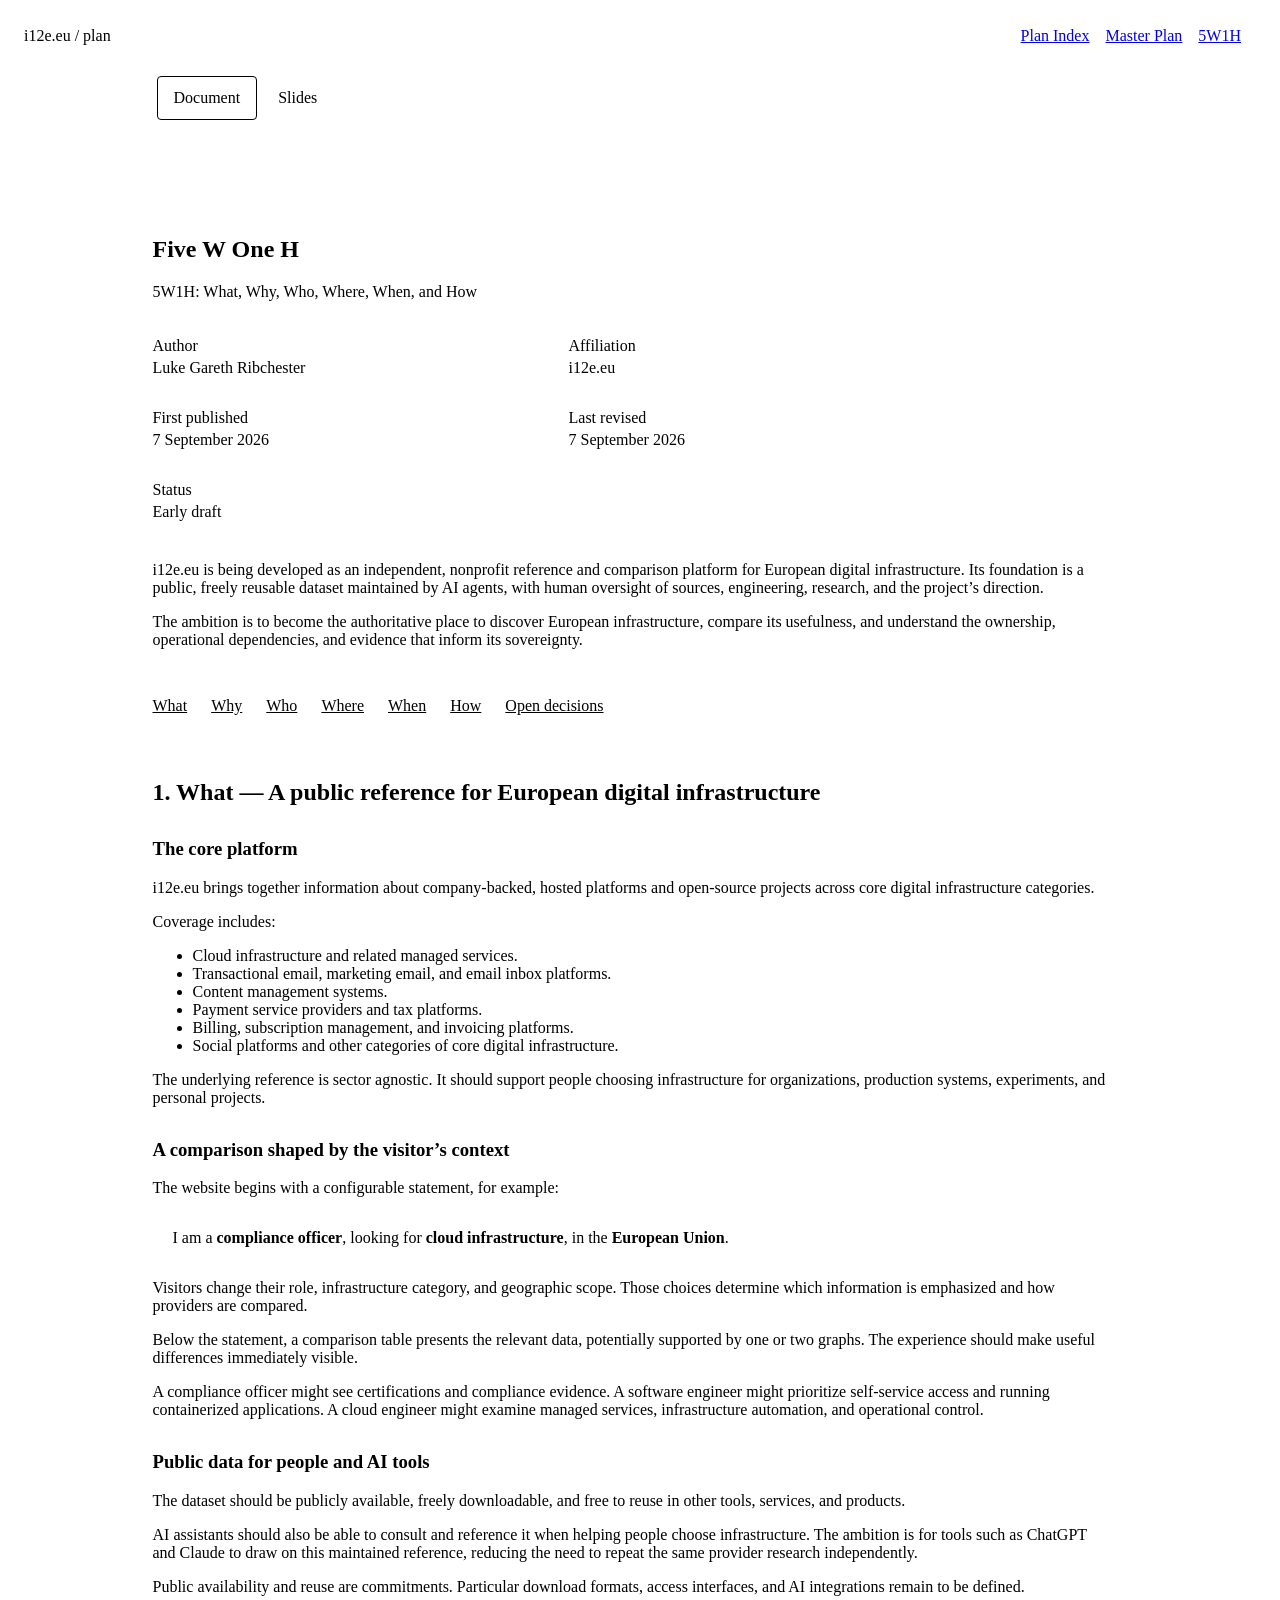
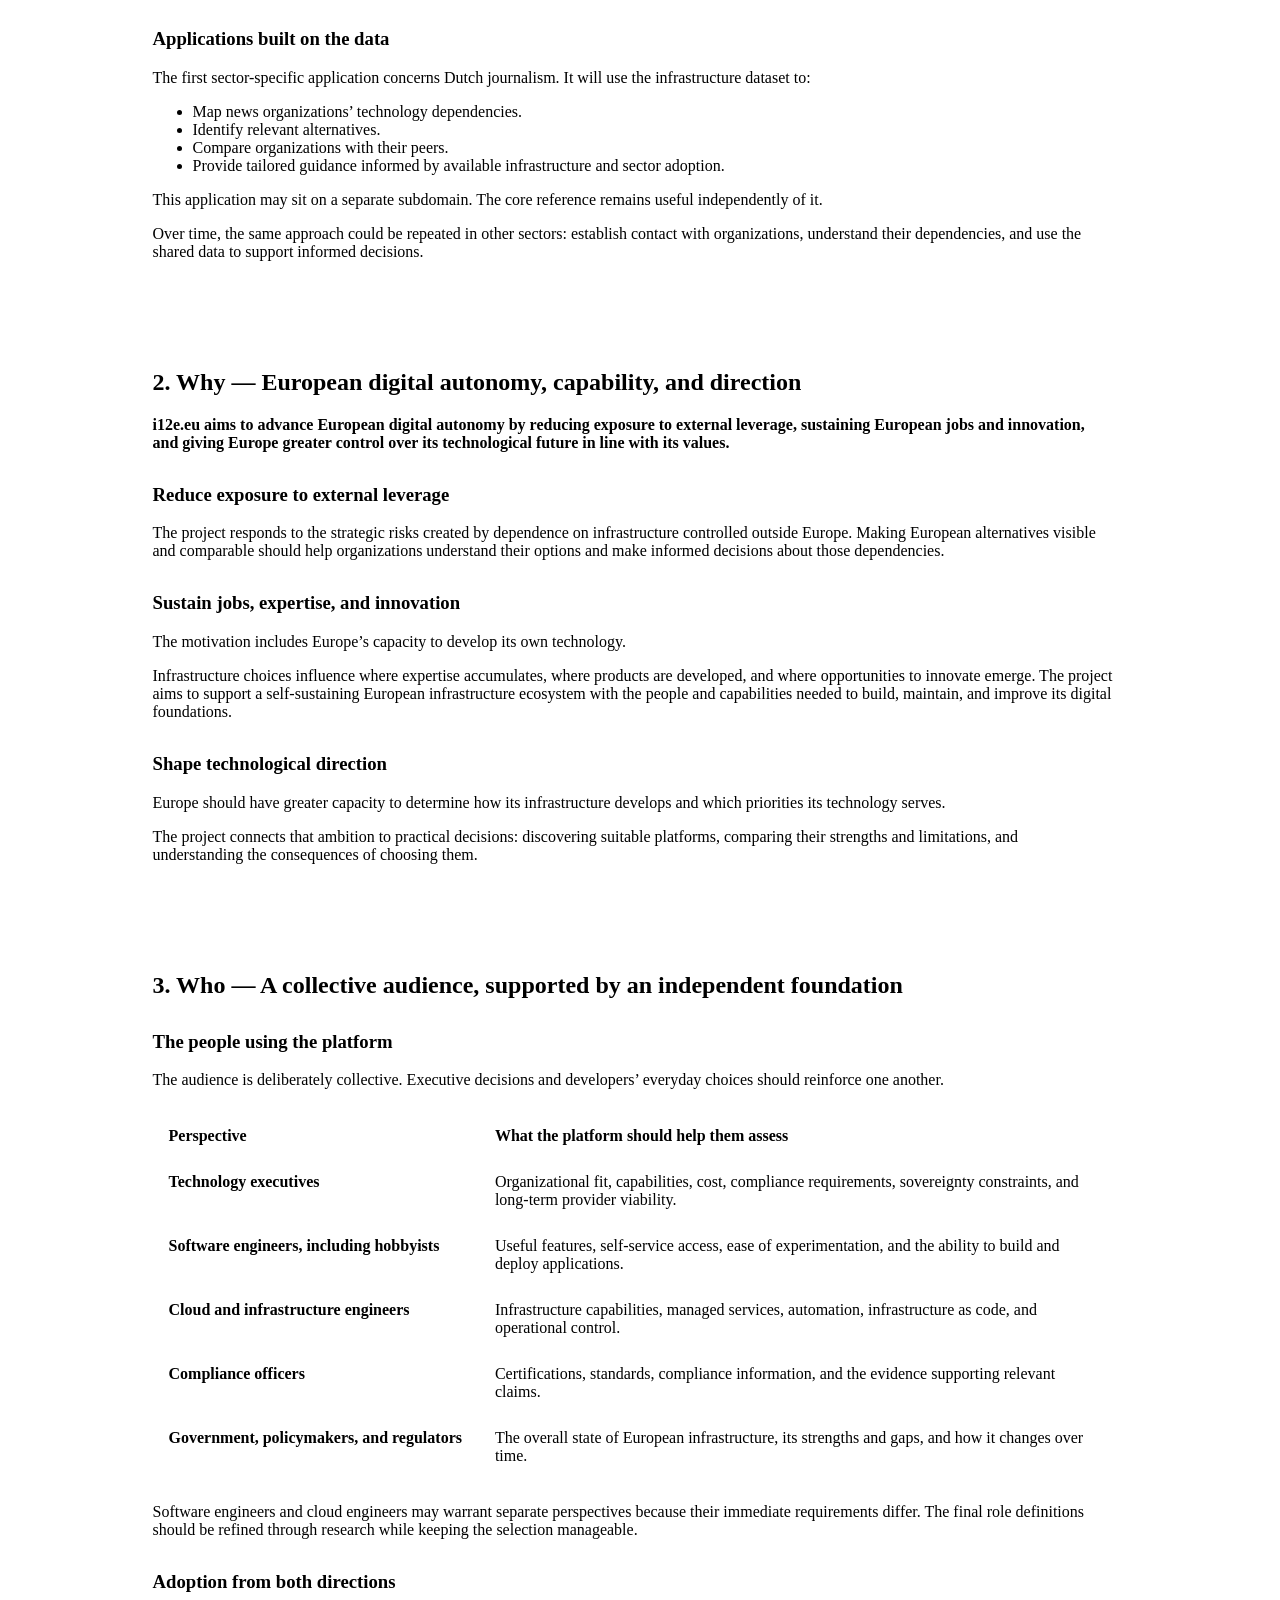
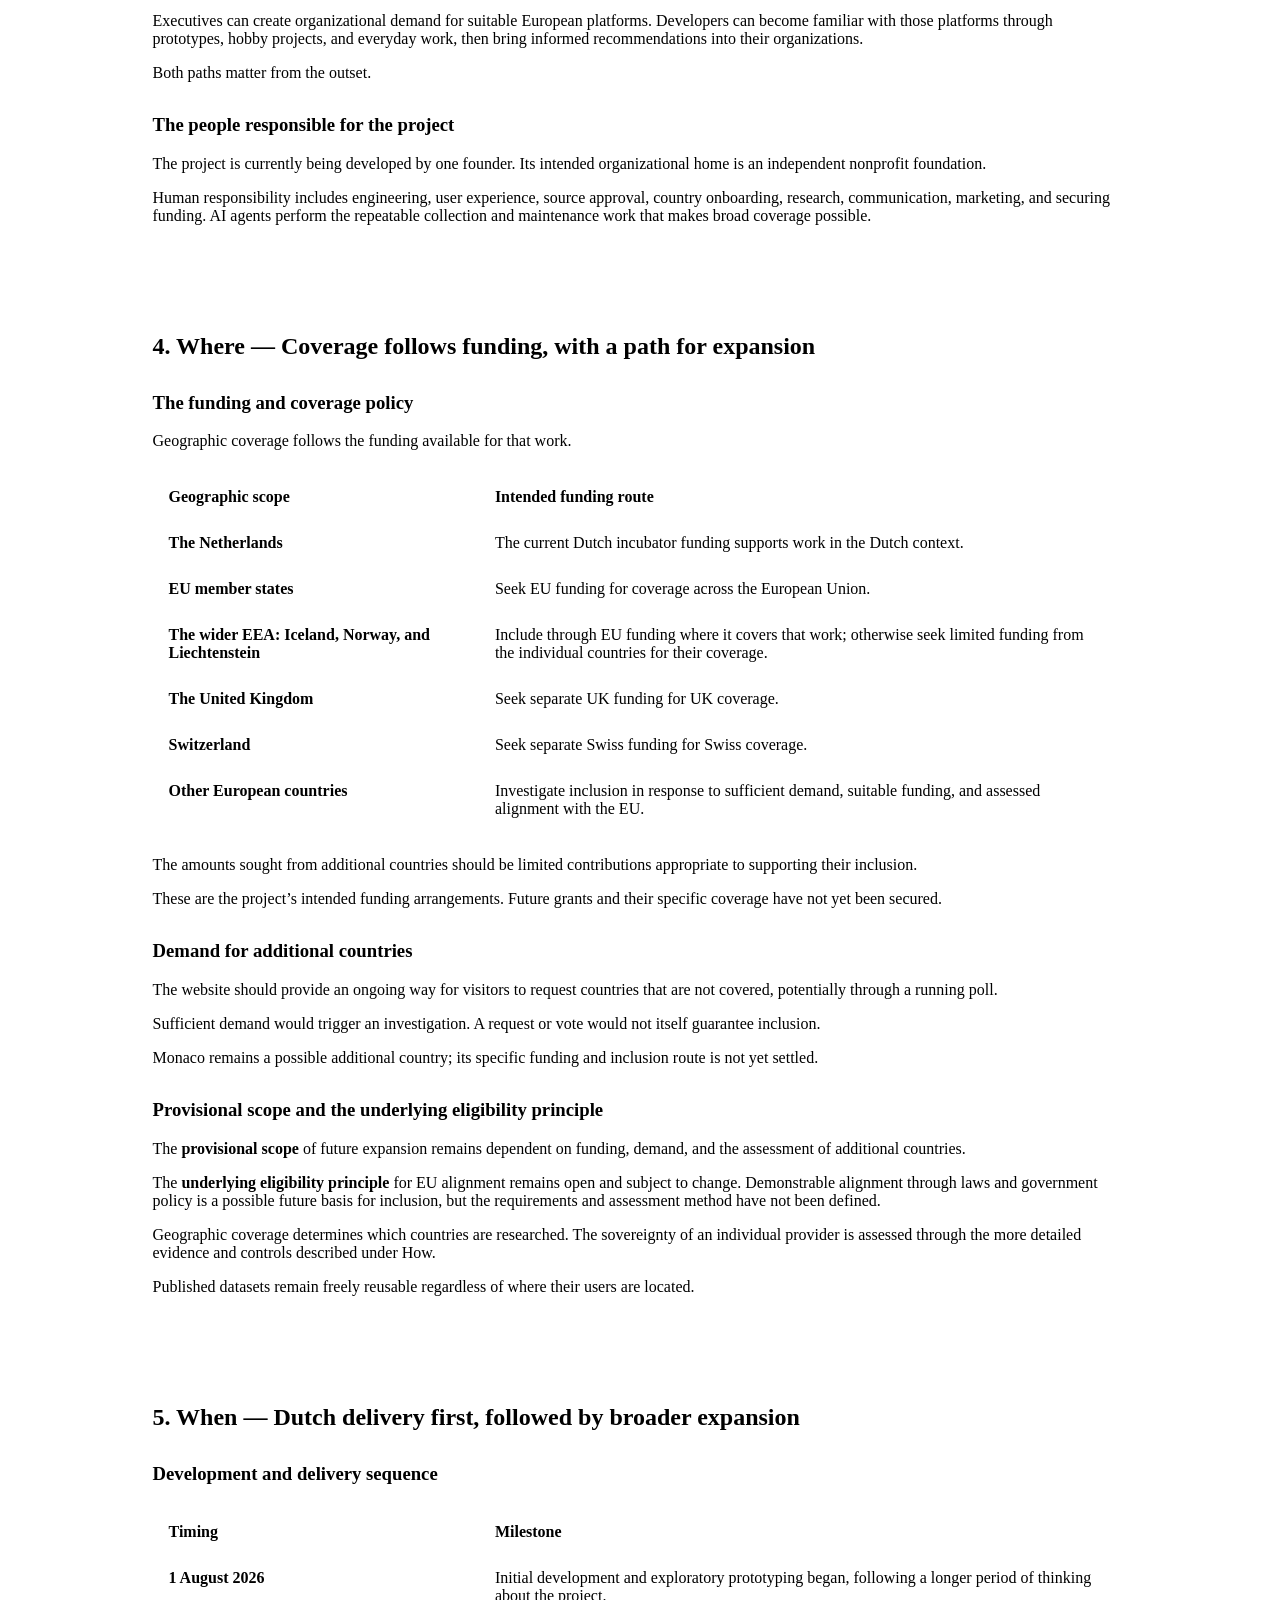
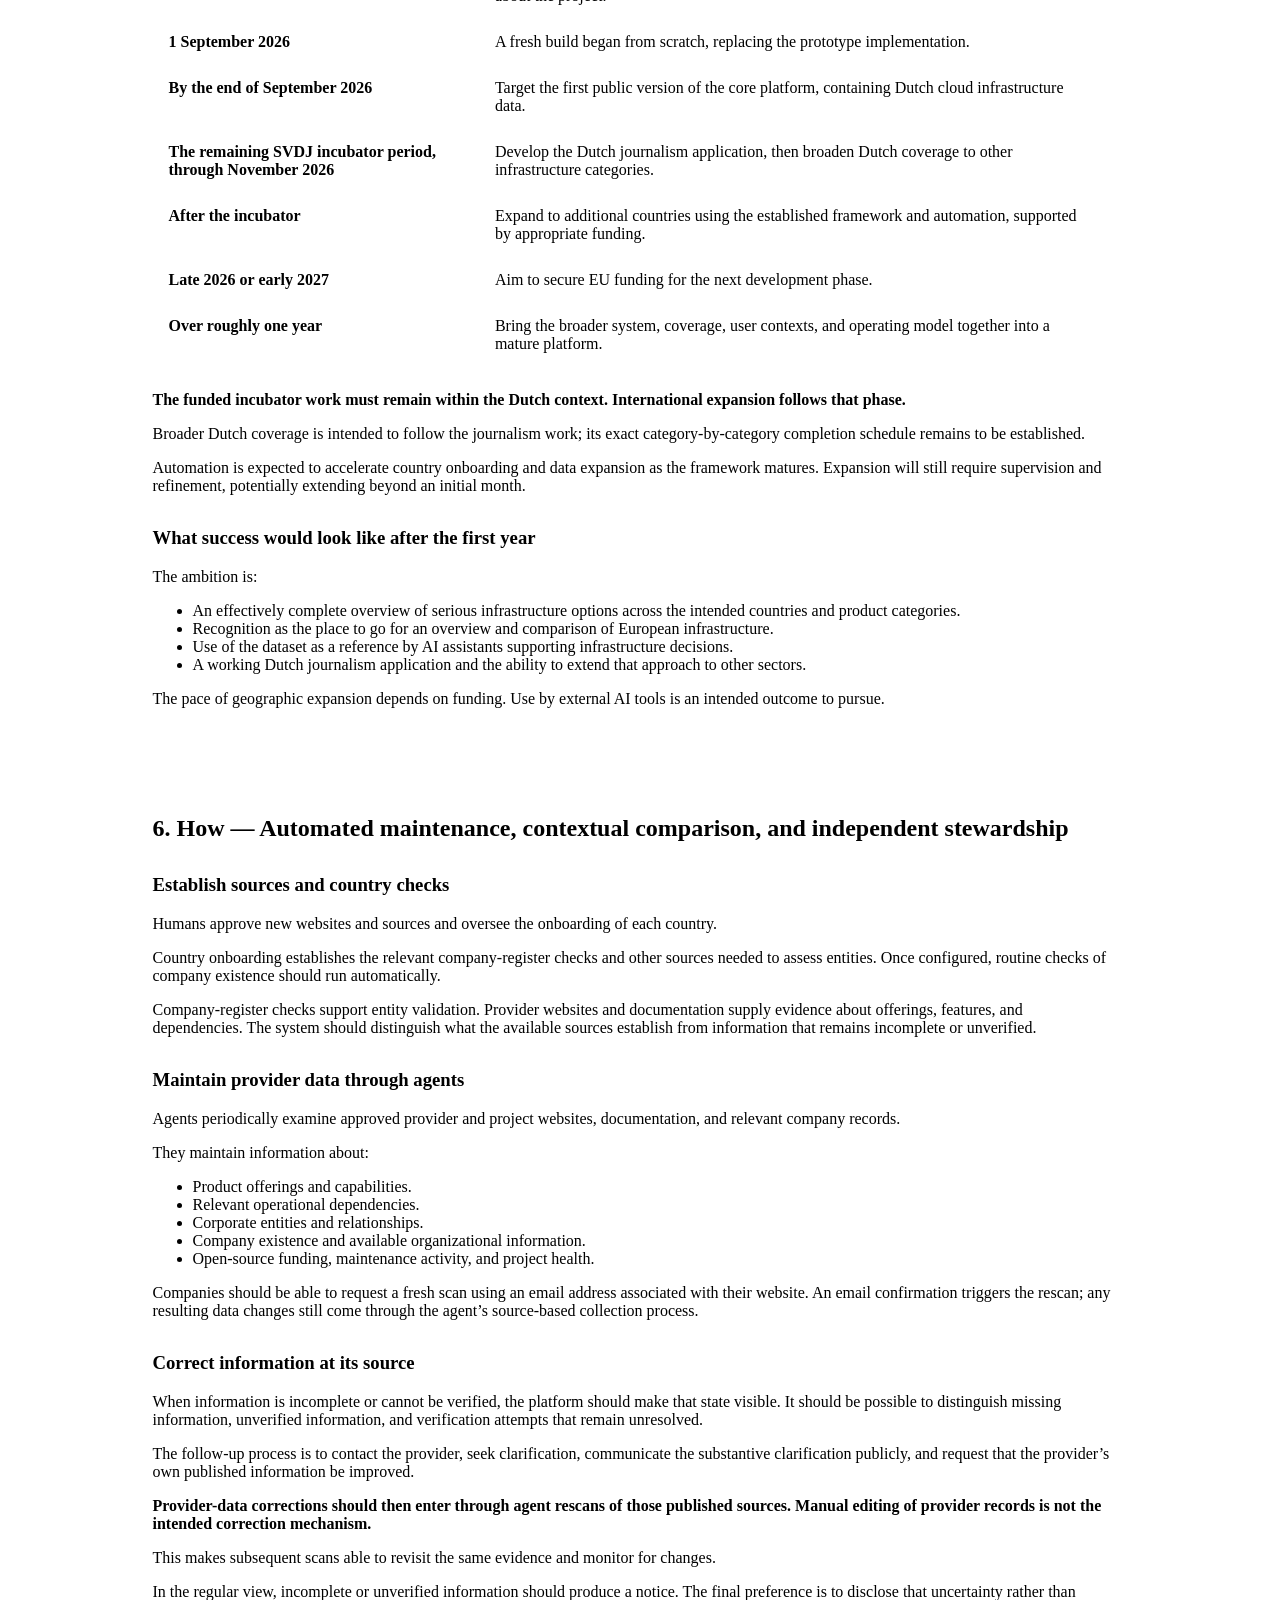
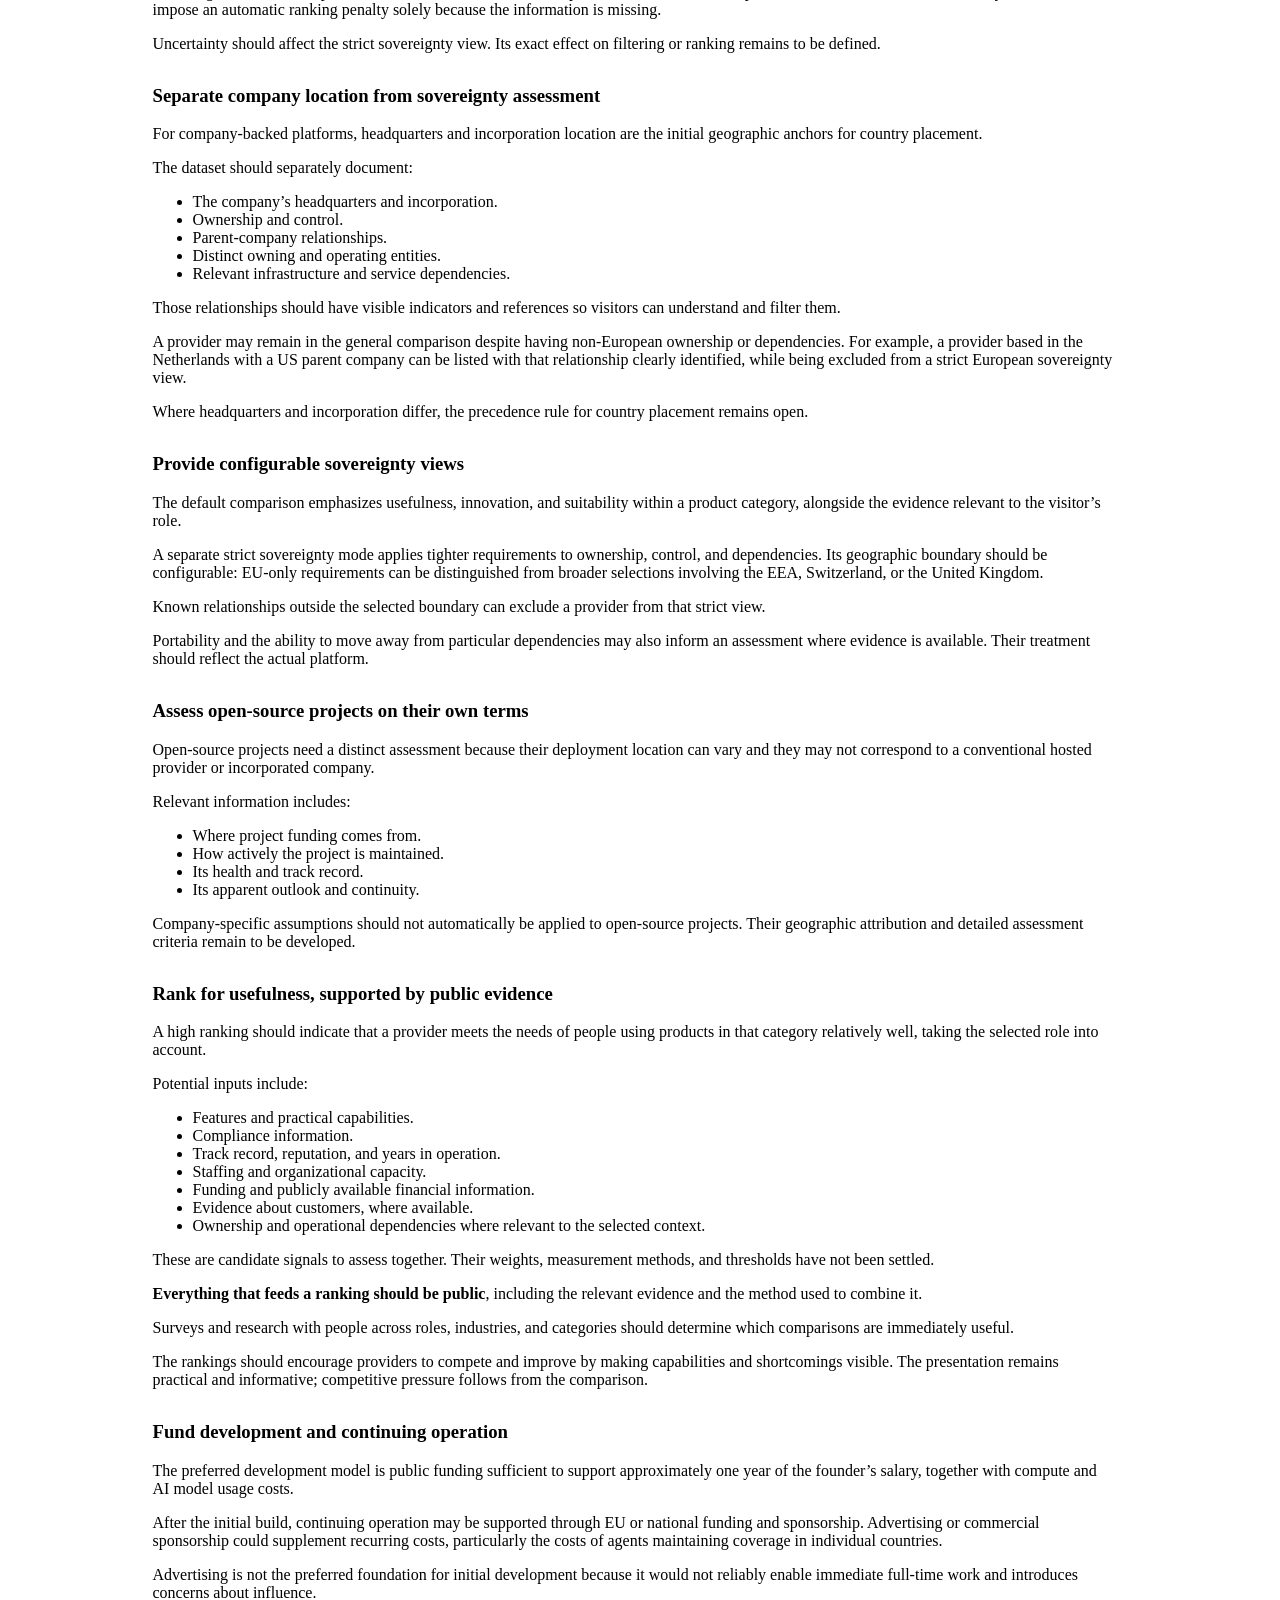
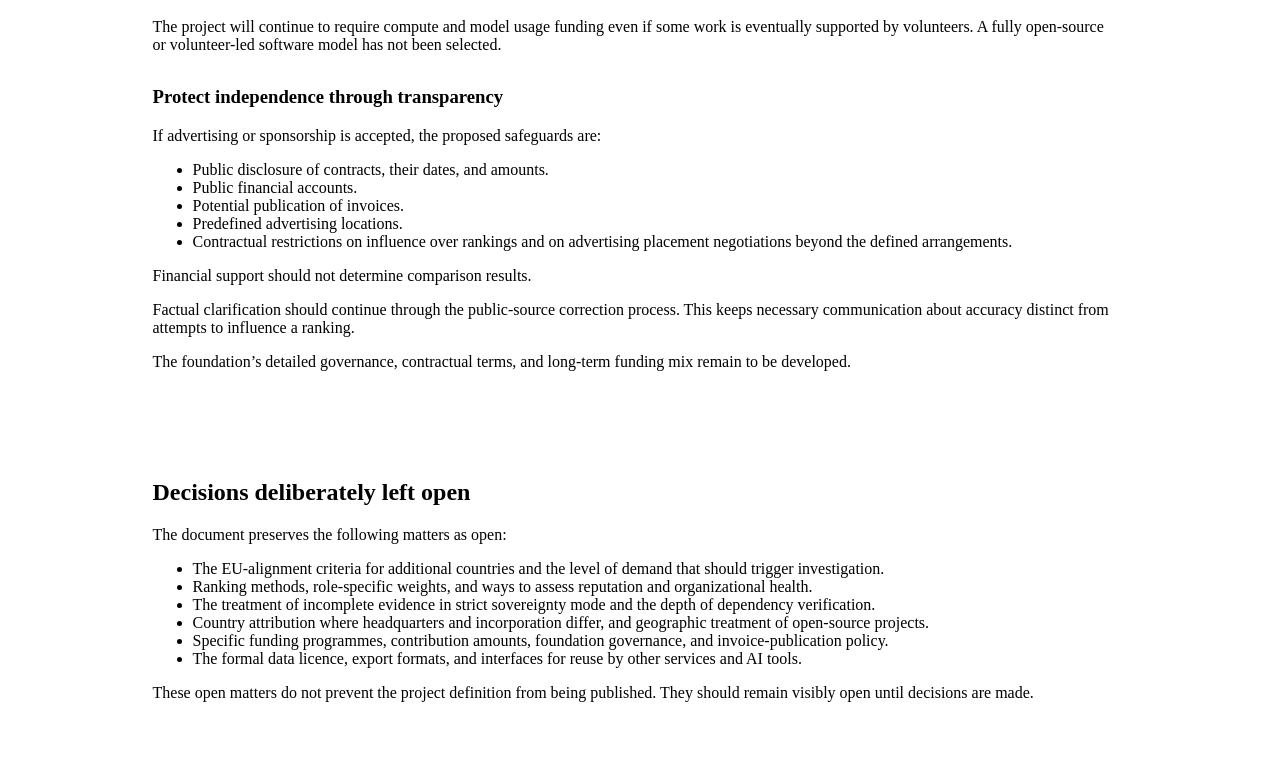
==== 5w1h.html @ 3dd37f9a "wip(plan): update documents Signed-off-by: Luke Gareth Ribchester <luke@luke.gr>" ====
<!doctype html>
<html lang="en" data-type-scope="viewport" data-theme="light">
<head>
    <meta charset="utf-8"/>
    <script src="https://design.i12e.eu/assets/js/appearance.js"></script>
    <meta name="viewport" content="width=device-width, initial-scale=1"/>
    <title>5W1H — i12e.eu / plan</title>
    <link rel="preconnect" href="https://design.i12e.eu"/>
    <link rel="preconnect" href="https://fonts.googleapis.com"/>
    <link rel="preconnect" href="https://fonts.gstatic.com" crossorigin/>
    <link href="https://fonts.googleapis.com/css2?family=Roboto:ital,wght@0,400;0,600;0,700;1,400;1,700&amp;family=Roboto+Mono:wght@400&amp;display=swap"
          rel="stylesheet"/>
    <link rel="stylesheet" href="https://design.i12e.eu/assets/css/colours.css"/>
    <link rel="stylesheet" href="https://design.i12e.eu/assets/css/typography.css"/>
    <link rel="stylesheet" href="./styles.css"/>
    <script src="https://design.i12e.eu/assets/js/typography.js" defer></script>
    <script src="https://design.i12e.eu/assets/js/logo-appearance.js?v=padding-free-1" defer></script>
    <script src="./slides.js" defer></script>
</head>
<body>
<header class="page-header">
    <div class="site-identity">
        <a class="brand" href="./index.html">i12e.eu <span>/ plan</span></a>
        <iframe class="site-logo" data-logo-fit
                src="https://design.i12e.eu/assets/images/logo.svg?variant=6&amp;v=padding-free-1"
                title="Animated i12e.eu logotype"
                width="176" height="24" tabindex="-1"></iframe>
    </div>
    <nav class="page-nav" aria-label="Main navigation">
        <a href="./index.html">Plan Index</a>
        <a href="./master-plan.html">Master Plan</a>
        <a href="./5w1h.html" aria-current="page">5W1H</a>
    </nav>
</header>
<main class="five-w-one-h">
    <div class="view-toolbar" id="view-toolbar" hidden>
        <div class="view-switch" role="group" aria-label="5W1H format">
            <button type="button" data-view="document" aria-pressed="true" aria-controls="document-view">Document
            </button>
            <button type="button" data-view="slides" aria-pressed="false" aria-controls="slides-view">Slides</button>
        </div>
        <p class="slide-help" id="slide-help" hidden><kbd>←</kbd> <kbd>→</kbd> to navigate <span
                aria-hidden="true">·</span> <kbd>Space</kbd> to continue</p>
    </div>
    <div id="document-view" tabindex="-1">
        <article class="plan-document" aria-labelledby="document-title">
            <iframe class="document-logo" data-logo-fit
                    src="https://design.i12e.eu/assets/images/logo.svg?variant=6&amp;autoplay=1&amp;v=padding-free-1"
                    title="Looping i12e.eu logotype"
                    width="352" height="48" loading="lazy" tabindex="-1"></iframe>
            <h1 id="document-title">Five W One H</h1>
            <p class="document-description">5W1H: What, Why, Who, Where, When, and How</p>
            <dl class="document-metadata" aria-label="Document information">
                <div>
                    <dt>Author</dt>
                    <dd>Luke Gareth Ribchester</dd>
                </div>
                <div>
                    <dt>Affiliation</dt>
                    <dd>i12e.eu</dd>
                </div>
                <div>
                    <dt>First published</dt>
                    <dd>
                        <time datetime="2026-09-07">7 September 2026</time>
                    </dd>
                </div>
                <div>
                    <dt>Last revised</dt>
                    <dd>
                        <time datetime="2026-09-07">7 September 2026</time>
                    </dd>
                </div>
                <div>
                    <dt>Status</dt>
                    <dd class="document-status">Early draft</dd>
                </div>
            </dl>
            <p>i12e.eu is being developed as an independent, nonprofit reference and comparison platform for European
                digital infrastructure. Its foundation is a public, freely reusable dataset maintained by AI agents,
                with human oversight of sources, engineering, research, and the project’s direction.</p>
            <p>The ambition is to become the authoritative place to discover European infrastructure, compare its
                usefulness, and understand the ownership, operational dependencies, and evidence that inform its
                sovereignty.</p>
            <nav class="document-contents" aria-label="Document sections">
                <ul>
                    <li><a href="#what">What</a></li>
                    <li><a href="#why">Why</a></li>
                    <li><a href="#who">Who</a></li>
                    <li><a href="#where">Where</a></li>
                    <li><a href="#when">When</a></li>
                    <li><a href="#how">How</a></li>
                    <li><a href="#open-decisions">Open decisions</a></li>
                </ul>
            </nav>
            <section aria-labelledby="what">
                <h2 id="what">1. What — A public reference for European digital infrastructure</h2>
                <h3 id="the-core-platform">The core platform</h3>
                <p>i12e.eu brings together information about company-backed, hosted platforms and open-source projects
                    across core digital infrastructure categories.</p>
                <p>Coverage includes:</p>
                <ul>
                    <li>Cloud infrastructure and related managed services.</li>
                    <li>Transactional email, marketing email, and email inbox platforms.</li>
                    <li>Content management systems.</li>
                    <li>Payment service providers and tax platforms.</li>
                    <li>Billing, subscription management, and invoicing platforms.</li>
                    <li>Social platforms and other categories of core digital infrastructure.</li>
                </ul>
                <p>The underlying reference is sector agnostic. It should support people choosing infrastructure for
                    organizations, production systems, experiments, and personal projects.</p>
                <h3 id="a-comparison-shaped-by-the-visitor-s-context">A comparison shaped by the visitor’s context</h3>
                <p>The website begins with a configurable statement, for example:</p>
                <blockquote>
                    <p>I am a <strong>compliance officer</strong>, looking for <strong>cloud infrastructure</strong>, in
                        the <strong>European Union</strong>.</p>
                </blockquote>
                <p>Visitors change their role, infrastructure category, and geographic scope. Those choices determine
                    which information is emphasized and how providers are compared.</p>
                <p>Below the statement, a comparison table presents the relevant data, potentially supported by one or
                    two graphs. The experience should make useful differences immediately visible.</p>
                <p>A compliance officer might see certifications and compliance evidence. A software engineer might
                    prioritize self-service access and running containerized applications. A cloud engineer might
                    examine managed services, infrastructure automation, and operational control.</p>
                <h3 id="public-data-for-people-and-ai-tools">Public data for people and AI tools</h3>
                <p>The dataset should be publicly available, freely downloadable, and free to reuse in other tools,
                    services, and products.</p>
                <p>AI assistants should also be able to consult and reference it when helping people choose
                    infrastructure. The ambition is for tools such as ChatGPT and Claude to draw on this maintained
                    reference, reducing the need to repeat the same provider research independently.</p>
                <p>Public availability and reuse are commitments. Particular download formats, access interfaces, and AI
                    integrations remain to be defined.</p>
                <h3 id="applications-built-on-the-data">Applications built on the data</h3>
                <p>The first sector-specific application concerns Dutch journalism. It will use the infrastructure
                    dataset to:</p>
                <ul>
                    <li>Map news organizations’ technology dependencies.</li>
                    <li>Identify relevant alternatives.</li>
                    <li>Compare organizations with their peers.</li>
                    <li>Provide tailored guidance informed by available infrastructure and sector adoption.</li>
                </ul>
                <p>This application may sit on a separate subdomain. The core reference remains useful independently of
                    it.</p>
                <p>Over time, the same approach could be repeated in other sectors: establish contact with
                    organizations, understand their dependencies, and use the shared data to support informed
                    decisions.</p>
            </section>
            <section aria-labelledby="why">
                <h2 id="why">2. Why — European digital autonomy, capability, and direction</h2>
                <p><strong>i12e.eu aims to advance European digital autonomy by reducing exposure to external leverage,
                    sustaining European jobs and innovation, and giving Europe greater control over its technological
                    future in line with its values.</strong></p>
                <h3 id="reduce-exposure-to-external-leverage">Reduce exposure to external leverage</h3>
                <p>The project responds to the strategic risks created by dependence on infrastructure controlled
                    outside Europe. Making European alternatives visible and comparable should help organizations
                    understand their options and make informed decisions about those dependencies.</p>
                <h3 id="sustain-jobs-expertise-and-innovation">Sustain jobs, expertise, and innovation</h3>
                <p>The motivation includes Europe’s capacity to develop its own technology.</p>
                <p>Infrastructure choices influence where expertise accumulates, where products are developed, and where
                    opportunities to innovate emerge. The project aims to support a self-sustaining European
                    infrastructure ecosystem with the people and capabilities needed to build, maintain, and improve its
                    digital foundations.</p>
                <h3 id="shape-technological-direction">Shape technological direction</h3>
                <p>Europe should have greater capacity to determine how its infrastructure develops and which priorities
                    its technology serves.</p>
                <p>The project connects that ambition to practical decisions: discovering suitable platforms, comparing
                    their strengths and limitations, and understanding the consequences of choosing them.</p>
            </section>
            <section aria-labelledby="who">
                <h2 id="who">3. Who — A collective audience, supported by an independent foundation</h2>
                <h3 id="the-people-using-the-platform">The people using the platform</h3>
                <p>The audience is deliberately collective. Executive decisions and developers’ everyday choices should
                    reinforce one another.</p>
                <table aria-labelledby="the-people-using-the-platform">
                    <thead>
                    <tr>
                        <th scope="col">Perspective</th>
                        <th scope="col">What the platform should help them assess</th>
                    </tr>
                    </thead>
                    <tbody>
                    <tr>
                        <th scope="row"><strong>Technology executives</strong></th>
                        <td>Organizational fit, capabilities, cost, compliance requirements, sovereignty constraints,
                            and long-term provider viability.
                        </td>
                    </tr>
                    <tr>
                        <th scope="row"><strong>Software engineers, including hobbyists</strong></th>
                        <td>Useful features, self-service access, ease of experimentation, and the ability to build and
                            deploy applications.
                        </td>
                    </tr>
                    <tr>
                        <th scope="row"><strong>Cloud and infrastructure engineers</strong></th>
                        <td>Infrastructure capabilities, managed services, automation, infrastructure as code, and
                            operational control.
                        </td>
                    </tr>
                    <tr>
                        <th scope="row"><strong>Compliance officers</strong></th>
                        <td>Certifications, standards, compliance information, and the evidence supporting relevant
                            claims.
                        </td>
                    </tr>
                    <tr>
                        <th scope="row"><strong>Government, policymakers, and regulators</strong></th>
                        <td>The overall state of European infrastructure, its strengths and gaps, and how it changes
                            over time.
                        </td>
                    </tr>
                    </tbody>
                </table>
                <p>Software engineers and cloud engineers may warrant separate perspectives because their immediate
                    requirements differ. The final role definitions should be refined through research while keeping the
                    selection manageable.</p>
                <h3 id="adoption-from-both-directions">Adoption from both directions</h3>
                <p>Executives can create organizational demand for suitable European platforms. Developers can become
                    familiar with those platforms through prototypes, hobby projects, and everyday work, then bring
                    informed recommendations into their organizations.</p>
                <p>Both paths matter from the outset.</p>
                <h3 id="the-people-responsible-for-the-project">The people responsible for the project</h3>
                <p>The project is currently being developed by one founder. Its intended organizational home is an
                    independent nonprofit foundation.</p>
                <p>Human responsibility includes engineering, user experience, source approval, country onboarding,
                    research, communication, marketing, and securing funding. AI agents perform the repeatable
                    collection and maintenance work that makes broad coverage possible.</p>
            </section>
            <section aria-labelledby="where">
                <h2 id="where">4. Where — Coverage follows funding, with a path for expansion</h2>
                <h3 id="the-funding-and-coverage-policy">The funding and coverage policy</h3>
                <p>Geographic coverage follows the funding available for that work.</p>
                <table aria-labelledby="the-funding-and-coverage-policy">
                    <thead>
                    <tr>
                        <th scope="col">Geographic scope</th>
                        <th scope="col">Intended funding route</th>
                    </tr>
                    </thead>
                    <tbody>
                    <tr>
                        <th scope="row"><strong>The Netherlands</strong></th>
                        <td>The current Dutch incubator funding supports work in the Dutch context.</td>
                    </tr>
                    <tr>
                        <th scope="row"><strong>EU member states</strong></th>
                        <td>Seek EU funding for coverage across the European Union.</td>
                    </tr>
                    <tr>
                        <th scope="row"><strong>The wider EEA: Iceland, Norway, and Liechtenstein</strong></th>
                        <td>Include through EU funding where it covers that work; otherwise seek limited funding from
                            the individual countries for their coverage.
                        </td>
                    </tr>
                    <tr>
                        <th scope="row"><strong>The United Kingdom</strong></th>
                        <td>Seek separate UK funding for UK coverage.</td>
                    </tr>
                    <tr>
                        <th scope="row"><strong>Switzerland</strong></th>
                        <td>Seek separate Swiss funding for Swiss coverage.</td>
                    </tr>
                    <tr>
                        <th scope="row"><strong>Other European countries</strong></th>
                        <td>Investigate inclusion in response to sufficient demand, suitable funding, and assessed
                            alignment with the EU.
                        </td>
                    </tr>
                    </tbody>
                </table>
                <p>The amounts sought from additional countries should be limited contributions appropriate to
                    supporting their inclusion.</p>
                <p>These are the project’s intended funding arrangements. Future grants and their specific coverage have
                    not yet been secured.</p>
                <h3 id="demand-for-additional-countries">Demand for additional countries</h3>
                <p>The website should provide an ongoing way for visitors to request countries that are not covered,
                    potentially through a running poll.</p>
                <p>Sufficient demand would trigger an investigation. A request or vote would not itself guarantee
                    inclusion.</p>
                <p>Monaco remains a possible additional country; its specific funding and inclusion route is not yet
                    settled.</p>
                <h3 id="provisional-scope-and-the-underlying-eligibility-principle">Provisional scope and the underlying
                    eligibility principle</h3>
                <p>The <strong>provisional scope</strong> of future expansion remains dependent on funding, demand, and
                    the assessment of additional countries.</p>
                <p>The <strong>underlying eligibility principle</strong> for EU alignment remains open and subject to
                    change. Demonstrable alignment through laws and government policy is a possible future basis for
                    inclusion, but the requirements and assessment method have not been defined.</p>
                <p>Geographic coverage determines which countries are researched. The sovereignty of an individual
                    provider is assessed through the more detailed evidence and controls described under How.</p>
                <p>Published datasets remain freely reusable regardless of where their users are located.</p>
            </section>
            <section aria-labelledby="when">
                <h2 id="when">5. When — Dutch delivery first, followed by broader expansion</h2>
                <h3 id="development-and-delivery-sequence">Development and delivery sequence</h3>
                <table aria-labelledby="development-and-delivery-sequence">
                    <thead>
                    <tr>
                        <th scope="col">Timing</th>
                        <th scope="col">Milestone</th>
                    </tr>
                    </thead>
                    <tbody>
                    <tr>
                        <th scope="row"><strong>1 August 2026</strong></th>
                        <td>Initial development and exploratory prototyping began, following a longer period of thinking
                            about the project.
                        </td>
                    </tr>
                    <tr>
                        <th scope="row"><strong>1 September 2026</strong></th>
                        <td>A fresh build began from scratch, replacing the prototype implementation.</td>
                    </tr>
                    <tr>
                        <th scope="row"><strong>By the end of September 2026</strong></th>
                        <td>Target the first public version of the core platform, containing Dutch cloud infrastructure
                            data.
                        </td>
                    </tr>
                    <tr>
                        <th scope="row"><strong>The remaining SVDJ incubator period, through November 2026</strong></th>
                        <td>Develop the Dutch journalism application, then broaden Dutch coverage to other
                            infrastructure categories.
                        </td>
                    </tr>
                    <tr>
                        <th scope="row"><strong>After the incubator</strong></th>
                        <td>Expand to additional countries using the established framework and automation, supported by
                            appropriate funding.
                        </td>
                    </tr>
                    <tr>
                        <th scope="row"><strong>Late 2026 or early 2027</strong></th>
                        <td>Aim to secure EU funding for the next development phase.</td>
                    </tr>
                    <tr>
                        <th scope="row"><strong>Over roughly one year</strong></th>
                        <td>Bring the broader system, coverage, user contexts, and operating model together into a
                            mature platform.
                        </td>
                    </tr>
                    </tbody>
                </table>
                <p><strong>The funded incubator work must remain within the Dutch context. International expansion
                    follows that phase.</strong></p>
                <p>Broader Dutch coverage is intended to follow the journalism work; its exact category-by-category
                    completion schedule remains to be established.</p>
                <p>Automation is expected to accelerate country onboarding and data expansion as the framework matures.
                    Expansion will still require supervision and refinement, potentially extending beyond an initial
                    month.</p>
                <h3 id="what-success-would-look-like-after-the-first-year">What success would look like after the first
                    year</h3>
                <p>The ambition is:</p>
                <ul>
                    <li>An effectively complete overview of serious infrastructure options across the intended countries
                        and product categories.
                    </li>
                    <li>Recognition as the place to go for an overview and comparison of European infrastructure.</li>
                    <li>Use of the dataset as a reference by AI assistants supporting infrastructure decisions.</li>
                    <li>A working Dutch journalism application and the ability to extend that approach to other
                        sectors.
                    </li>
                </ul>
                <p>The pace of geographic expansion depends on funding. Use by external AI tools is an intended outcome
                    to pursue.</p>
            </section>
            <section aria-labelledby="how">
                <h2 id="how">6. How — Automated maintenance, contextual comparison, and independent stewardship</h2>
                <h3 id="establish-sources-and-country-checks">Establish sources and country checks</h3>
                <p>Humans approve new websites and sources and oversee the onboarding of each country.</p>
                <p>Country onboarding establishes the relevant company-register checks and other sources needed to
                    assess entities. Once configured, routine checks of company existence should run automatically.</p>
                <p>Company-register checks support entity validation. Provider websites and documentation supply
                    evidence about offerings, features, and dependencies. The system should distinguish what the
                    available sources establish from information that remains incomplete or unverified.</p>
                <h3 id="maintain-provider-data-through-agents">Maintain provider data through agents</h3>
                <p>Agents periodically examine approved provider and project websites, documentation, and relevant
                    company records.</p>
                <p>They maintain information about:</p>
                <ul>
                    <li>Product offerings and capabilities.</li>
                    <li>Relevant operational dependencies.</li>
                    <li>Corporate entities and relationships.</li>
                    <li>Company existence and available organizational information.</li>
                    <li>Open-source funding, maintenance activity, and project health.</li>
                </ul>
                <p>Companies should be able to request a fresh scan using an email address associated with their
                    website. An email confirmation triggers the rescan; any resulting data changes still come through
                    the agent’s source-based collection process.</p>
                <h3 id="correct-information-at-its-source">Correct information at its source</h3>
                <p>When information is incomplete or cannot be verified, the platform should make that state visible. It
                    should be possible to distinguish missing information, unverified information, and verification
                    attempts that remain unresolved.</p>
                <p>The follow-up process is to contact the provider, seek clarification, communicate the substantive
                    clarification publicly, and request that the provider’s own published information be improved.</p>
                <p><strong>Provider-data corrections should then enter through agent rescans of those published sources.
                    Manual editing of provider records is not the intended correction mechanism.</strong></p>
                <p>This makes subsequent scans able to revisit the same evidence and monitor for changes.</p>
                <p>In the regular view, incomplete or unverified information should produce a notice. The final
                    preference is to disclose that uncertainty rather than impose an automatic ranking penalty solely
                    because the information is missing.</p>
                <p>Uncertainty should affect the strict sovereignty view. Its exact effect on filtering or ranking
                    remains to be defined.</p>
                <h3 id="separate-company-location-from-sovereignty-assessment">Separate company location from
                    sovereignty assessment</h3>
                <p>For company-backed platforms, headquarters and incorporation location are the initial geographic
                    anchors for country placement.</p>
                <p>The dataset should separately document:</p>
                <ul>
                    <li>The company’s headquarters and incorporation.</li>
                    <li>Ownership and control.</li>
                    <li>Parent-company relationships.</li>
                    <li>Distinct owning and operating entities.</li>
                    <li>Relevant infrastructure and service dependencies.</li>
                </ul>
                <p>Those relationships should have visible indicators and references so visitors can understand and
                    filter them.</p>
                <p>A provider may remain in the general comparison despite having non-European ownership or
                    dependencies. For example, a provider based in the Netherlands with a US parent company can be
                    listed with that relationship clearly identified, while being excluded from a strict European
                    sovereignty view.</p>
                <p>Where headquarters and incorporation differ, the precedence rule for country placement remains
                    open.</p>
                <h3 id="provide-configurable-sovereignty-views">Provide configurable sovereignty views</h3>
                <p>The default comparison emphasizes usefulness, innovation, and suitability within a product category,
                    alongside the evidence relevant to the visitor’s role.</p>
                <p>A separate strict sovereignty mode applies tighter requirements to ownership, control, and
                    dependencies. Its geographic boundary should be configurable: EU-only requirements can be
                    distinguished from broader selections involving the EEA, Switzerland, or the United Kingdom.</p>
                <p>Known relationships outside the selected boundary can exclude a provider from that strict view.</p>
                <p>Portability and the ability to move away from particular dependencies may also inform an assessment
                    where evidence is available. Their treatment should reflect the actual platform.</p>
                <h3 id="assess-open-source-projects-on-their-own-terms">Assess open-source projects on their own
                    terms</h3>
                <p>Open-source projects need a distinct assessment because their deployment location can vary and they
                    may not correspond to a conventional hosted provider or incorporated company.</p>
                <p>Relevant information includes:</p>
                <ul>
                    <li>Where project funding comes from.</li>
                    <li>How actively the project is maintained.</li>
                    <li>Its health and track record.</li>
                    <li>Its apparent outlook and continuity.</li>
                </ul>
                <p>Company-specific assumptions should not automatically be applied to open-source projects. Their
                    geographic attribution and detailed assessment criteria remain to be developed.</p>
                <h3 id="rank-for-usefulness-supported-by-public-evidence">Rank for usefulness, supported by public
                    evidence</h3>
                <p>A high ranking should indicate that a provider meets the needs of people using products in that
                    category relatively well, taking the selected role into account.</p>
                <p>Potential inputs include:</p>
                <ul>
                    <li>Features and practical capabilities.</li>
                    <li>Compliance information.</li>
                    <li>Track record, reputation, and years in operation.</li>
                    <li>Staffing and organizational capacity.</li>
                    <li>Funding and publicly available financial information.</li>
                    <li>Evidence about customers, where available.</li>
                    <li>Ownership and operational dependencies where relevant to the selected context.</li>
                </ul>
                <p>These are candidate signals to assess together. Their weights, measurement methods, and thresholds
                    have not been settled.</p>
                <p><strong>Everything that feeds a ranking should be public</strong>, including the relevant evidence
                    and the method used to combine it.</p>
                <p>Surveys and research with people across roles, industries, and categories should determine which
                    comparisons are immediately useful.</p>
                <p>The rankings should encourage providers to compete and improve by making capabilities and
                    shortcomings visible. The presentation remains practical and informative; competitive pressure
                    follows from the comparison.</p>
                <h3 id="fund-development-and-continuing-operation">Fund development and continuing operation</h3>
                <p>The preferred development model is public funding sufficient to support approximately one year of the
                    founder’s salary, together with compute and AI model usage costs.</p>
                <p>After the initial build, continuing operation may be supported through EU or national funding and
                    sponsorship. Advertising or commercial sponsorship could supplement recurring costs, particularly
                    the costs of agents maintaining coverage in individual countries.</p>
                <p>Advertising is not the preferred foundation for initial development because it would not reliably
                    enable immediate full-time work and introduces concerns about influence.</p>
                <p>The project will continue to require compute and model usage funding even if some work is eventually
                    supported by volunteers. A fully open-source or volunteer-led software model has not been
                    selected.</p>
                <h3 id="protect-independence-through-transparency">Protect independence through transparency</h3>
                <p>If advertising or sponsorship is accepted, the proposed safeguards are:</p>
                <ul>
                    <li>Public disclosure of contracts, their dates, and amounts.</li>
                    <li>Public financial accounts.</li>
                    <li>Potential publication of invoices.</li>
                    <li>Predefined advertising locations.</li>
                    <li>Contractual restrictions on influence over rankings and on advertising placement negotiations
                        beyond the defined arrangements.
                    </li>
                </ul>
                <p>Financial support should not determine comparison results.</p>
                <p>Factual clarification should continue through the public-source correction process. This keeps
                    necessary communication about accuracy distinct from attempts to influence a ranking.</p>
                <p>The foundation’s detailed governance, contractual terms, and long-term funding mix remain to be
                    developed.</p>
            </section>
            <section aria-labelledby="open-decisions">
                <h2 id="open-decisions">Decisions deliberately left open</h2>
                <p>The document preserves the following matters as open:</p>
                <ul>
                    <li>The EU-alignment criteria for additional countries and the level of demand that should trigger
                        investigation.
                    </li>
                    <li>Ranking methods, role-specific weights, and ways to assess reputation and organizational
                        health.
                    </li>
                    <li>The treatment of incomplete evidence in strict sovereignty mode and the depth of dependency
                        verification.
                    </li>
                    <li>Country attribution where headquarters and incorporation differ, and geographic treatment of
                        open-source projects.
                    </li>
                    <li>Specific funding programmes, contribution amounts, foundation governance, and
                        invoice-publication policy.
                    </li>
                    <li>The formal data licence, export formats, and interfaces for reuse by other services and AI
                        tools.
                    </li>
                </ul>
                <p>These open matters do not prevent the project definition from being published. They should remain
                    visibly open until decisions are made.</p>
            </section>
        </article>
    </div>
    <section class="pitch-deck" id="slides-view" aria-label="5W1H slides" hidden>
        <div class="slide-viewport" id="slide-viewport">
            <section class="pitch-slide pitch-cover" data-slide role="group" aria-roledescription="slide"
                     aria-label="1 of 13" tabindex="-1">
                <iframe class="cover-logo" data-logo-fit
                        src="https://design.i12e.eu/assets/images/logo.svg?variant=6&amp;autoplay=1&amp;v=padding-free-1"
                        title="Looping i12e.eu logotype"
                        width="352" height="48" loading="lazy" tabindex="-1"></iframe>
                <h1>Five W One H</h1>
                <p class="document-description">5W1H: What, Why, Who, Where, When, and How</p>
                <dl class="document-metadata" aria-label="Document information">
                    <div>
                        <dt>Author</dt>
                        <dd>Luke Gareth Ribchester</dd>
                    </div>
                    <div>
                        <dt>Affiliation</dt>
                        <dd>i12e.eu</dd>
                    </div>
                    <div>
                        <dt>First published</dt>
                        <dd>
                            <time datetime="2026-09-07">7 September 2026</time>
                        </dd>
                    </div>
                    <div>
                        <dt>Last revised</dt>
                        <dd>
                            <time datetime="2026-09-07">7 September 2026</time>
                        </dd>
                    </div>
                    <div>
                        <dt>Status</dt>
                        <dd class="document-status">Early draft</dd>
                    </div>
                </dl>
            </section>
            <section class="pitch-slide" data-slide role="group" aria-roledescription="slide" aria-label="2 of 13"
                     tabindex="-1" hidden>
                <p class="slide-kicker">5W1H <span>/</span> Proposition &amp; Why</p>
                <h1>A public reference for European digital infrastructure</h1>
                <p class="slide-lead">An independent, nonprofit comparison platform in development, built on a freely
                    reusable dataset maintained by AI agents with human oversight.</p>
                <div class="slide-columns slide-columns-three">
                    <div><h2>Autonomy</h2>
                        <p>Reduce exposure to external leverage by making European alternatives visible and
                            comparable.</p></div>
                    <div><h2>Capability</h2>
                        <p>Sustain European jobs, expertise, and innovation.</p></div>
                    <div><h2>Direction</h2>
                        <p>Give Europe greater control over its technological future in line with its values.</p></div>
                </div>
            </section>
            <section class="pitch-slide" data-slide role="group" aria-roledescription="slide" aria-label="3 of 13"
                     tabindex="-1" hidden>
                <p class="slide-kicker">What <span>/</span> Contextual comparison</p>
                <h1>Find infrastructure that fits your context</h1>
                <blockquote class="slide-statement"><p>I am a <strong>compliance officer</strong>, looking for <strong>cloud
                    infrastructure</strong>, in the <strong>European Union</strong>.</p></blockquote>
                <p>Role, category, and geography shape the comparison of hosted platforms and open-source projects.</p>
                <ul class="slide-list slide-list-columns">
                    <li>Cloud and managed services</li>
                    <li>Transactional, marketing, and inbox email</li>
                    <li>Content management</li>
                    <li>Payments and tax</li>
                    <li>Billing, subscriptions, and invoicing</li>
                    <li>Social and other core infrastructure</li>
                </ul>
                <p class="slide-note">Sector agnostic: useful for organizations, production systems, experiments, and
                    personal projects.</p>
            </section>
            <section class="pitch-slide" data-slide role="group" aria-roledescription="slide" aria-label="4 of 13"
                     tabindex="-1" hidden>
                <p class="slide-kicker">What <span>/</span> Shared data, multiple applications</p>
                <h1>One maintained reference, many uses</h1>
                <div class="slide-columns">
                    <div><h2>A public foundation</h2>
                        <p>Freely downloadable and reusable data, wherever its users are located. A reference for people
                            and, in time, AI assistants.</p>
                        <p>Licence, formats, interfaces, and AI integrations remain to be defined.</p></div>
                    <div><h2>Dutch journalism first</h2>
                        <p>Map technology dependencies, identify alternatives, compare peers, and provide tailored
                            guidance.</p>
                        <p>The core dataset remains useful independently; the same approach could later serve other
                            sectors.</p></div>
                </div>
            </section>
            <section class="pitch-slide" data-slide role="group" aria-roledescription="slide" aria-label="5 of 13"
                     tabindex="-1" hidden>
                <p class="slide-kicker">Who <span>/</span> A collective audience</p>
                <h1>Adoption from both directions</h1>
                <p class="slide-lead">Executive demand and developers’ everyday choices should reinforce one
                    another.</p>
                <dl class="slide-facts">
                    <div>
                        <dt>Technology executives</dt>
                        <dd>Organizational fit, cost, capabilities, and provider viability.</dd>
                    </div>
                    <div>
                        <dt>Software engineers &amp; hobbyists</dt>
                        <dd>Useful features, self-service access, and experimentation.</dd>
                    </div>
                    <div>
                        <dt>Cloud &amp; infrastructure engineers</dt>
                        <dd>Managed services, automation, and operational control.</dd>
                    </div>
                    <div>
                        <dt>Compliance officers</dt>
                        <dd>Certifications, standards, and supporting evidence.</dd>
                    </div>
                    <div>
                        <dt>Government &amp; policymakers</dt>
                        <dd>European infrastructure’s strengths, gaps, and progress.</dd>
                    </div>
                </dl>
                <p class="slide-note">Research will refine the roles, including the distinction between software and
                    infrastructure engineers.</p>
            </section>
            <section class="pitch-slide" data-slide role="group" aria-roledescription="slide" aria-label="6 of 13"
                     tabindex="-1" hidden>
                <p class="slide-kicker">Where <span>/</span> Geographic scope</p>
                <h1>Coverage follows funding</h1>
                <dl class="slide-facts">
                    <div>
                        <dt>The Netherlands</dt>
                        <dd>Current Dutch incubator funding.</dd>
                    </div>
                    <div>
                        <dt>EU member states</dt>
                        <dd>Seek EU funding.</dd>
                    </div>
                    <div>
                        <dt>Iceland, Norway &amp; Liechtenstein</dt>
                        <dd>EU funding where eligible; otherwise limited national contributions.</dd>
                    </div>
                    <div>
                        <dt>United Kingdom</dt>
                        <dd>Seek separate UK funding.</dd>
                    </div>
                    <div>
                        <dt>Switzerland</dt>
                        <dd>Seek separate Swiss funding.</dd>
                    </div>
                    <div>
                        <dt>Other European countries</dt>
                        <dd>Investigate demand, funding, and alignment with the EU.</dd>
                    </div>
                </dl>
                <p class="slide-note">Future grants are unsecured. Sufficient demand triggers investigation; requests do
                    not guarantee inclusion. Alignment criteria and Monaco’s route remain open.</p>
            </section>
            <section class="pitch-slide" data-slide role="group" aria-roledescription="slide" aria-label="7 of 13"
                     tabindex="-1" hidden>
                <p class="slide-kicker">When <span>/</span> Delivery sequence</p>
                <h1>Dutch delivery first, then expansion</h1>
                <ol class="slide-timeline">
                    <li><p class="timeline-date">August–September 2026</p>
                        <h2>Establish the core</h2>
                        <p>Prototyping began 1 August; a fresh build began 1 September.</p>
                        <p><strong>Target:</strong> Dutch cloud infrastructure in a first public version by the end of
                            September.</p></li>
                    <li><p class="timeline-date">Incubator through November</p>
                        <h2>Apply and broaden</h2>
                        <p>Dutch journalism first, then broader Dutch categories. Category completion dates remain
                            open.</p></li>
                    <li><p class="timeline-date">After the incubator</p>
                        <h2>Expand with funding</h2>
                        <p>International coverage follows the Dutch phase.</p>
                        <p><strong>Aim:</strong> EU funding in late 2026 or early 2027; a mature platform over roughly
                            one year.</p></li>
                </ol>
                <p class="slide-note">The ambition: broad coverage, a recognized reference for people and AI tools, and
                    a working journalism application. Expansion depends on funding.</p>
            </section>
            <section class="pitch-slide" data-slide role="group" aria-roledescription="slide" aria-label="8 of 13"
                     tabindex="-1" hidden>
                <p class="slide-kicker">How <span>/</span> Collection &amp; maintenance</p>
                <h1>Agents maintain the reference; people oversee it</h1>
                <ol class="slide-steps">
                    <li><h2>Approve sources</h2>
                        <p>People onboard countries, approve sources, and establish company-register checks.</p></li>
                    <li><h2>Collect evidence</h2>
                        <p>Agents check entities and collect offerings, capabilities, relationships, and
                            dependencies.</p></li>
                    <li><h2>Keep it current</h2>
                        <p>Periodic scans revisit evidence. Providers can request a rescan through an email confirmation
                            associated with their website.</p></li>
                </ol>
                <p class="slide-note">One founder today. Human responsibility spans engineering, research,
                    communication, source oversight, and funding.</p>
            </section>
            <section class="pitch-slide" data-slide role="group" aria-roledescription="slide" aria-label="9 of 13"
                     tabindex="-1" hidden>
                <p class="slide-kicker">How <span>/</span> Corrections &amp; uncertainty</p>
                <h1>Corrections return to the published evidence</h1>
                <ol class="slide-steps slide-steps-four">
                    <li><h2>Show uncertainty</h2>
                        <p>Distinguish missing, unverified, and unresolved information.</p></li>
                    <li><h2>Seek clarification</h2>
                        <p>Contact the provider and communicate substantive clarification publicly.</p></li>
                    <li><h2>Improve the source</h2>
                        <p>Ask the provider to update its published information.</p></li>
                    <li><h2>Rescan</h2>
                        <p>Agents update the dataset from those sources.</p></li>
                </ol>
                <p class="slide-note">Corrections enter through rescans, not manual record edits. Regular comparisons
                    show a notice without an automatic penalty for missing evidence; its effect in strict mode remains
                    open.</p>
            </section>
            <section class="pitch-slide" data-slide role="group" aria-roledescription="slide" aria-label="10 of 13"
                     tabindex="-1" hidden>
                <p class="slide-kicker">How <span>/</span> Sovereignty</p>
                <h1>Location and sovereignty are separate questions</h1>
                <p>Record headquarters, incorporation, ownership, control, owning and operating entities, parents, and
                    dependencies separately.</p>
                <div class="slide-columns">
                    <div><h2>General comparison</h2>
                        <p>Emphasize contextual usefulness and innovation. A Dutch provider with a US parent can remain
                            listed with that relationship disclosed.</p></div>
                    <div><h2>Strict sovereignty</h2>
                        <p>Apply tighter requirements within a configurable boundary: EU-only or broader selections
                            including the EEA, Switzerland, or UK. Relationships outside it can exclude providers.</p>
                    </div>
                </div>
                <p class="slide-note">Uncertainty must affect strict mode; its exact treatment remains undecided.
                    Portability may inform assessment where evidenced.</p>
            </section>
            <section class="pitch-slide" data-slide role="group" aria-roledescription="slide" aria-label="11 of 13"
                     tabindex="-1" hidden>
                <p class="slide-kicker">How <span>/</span> Assessment</p>
                <h1>Compare usefulness with public evidence</h1>
                <div class="slide-columns">
                    <div><h2>Contextual rankings</h2>
                        <p>Candidate signals include features, compliance, track record, organizational capacity,
                            funding, customers, ownership, and dependencies.</p>
                        <p>Evidence and the method of combining it should be public. Research informs usefulness;
                            weights and thresholds remain open.</p></div>
                    <div><h2>Open-source projects</h2>
                        <p>Assess funding, maintenance, health, and continuity separately from company-backed
                            platforms.</p>
                        <p>Deployment can vary. Geographic attribution and detailed assessment criteria remain to be
                            developed.</p></div>
                </div>
            </section>
            <section class="pitch-slide" data-slide role="group" aria-roledescription="slide" aria-label="12 of 13"
                     tabindex="-1" hidden>
                <p class="slide-kicker">How <span>/</span> Funding &amp; independence</p>
                <h1>An independent operating model</h1>
                <div class="slide-columns">
                    <div><h2>Support the work</h2>
                        <p>An independent nonprofit foundation is intended. Preferred initial public funding covers
                            approximately one founder-year plus compute and models.</p>
                        <p>Ongoing public funding and sponsorship could sustain operation.</p></div>
                    <div><h2>Protect independence</h2>
                        <p>Proposed safeguards: public contracts and accounts, predefined advertising locations, and
                            contractual limits on influence. Invoice publication remains undecided.</p>
                        <p><strong>Financial support must not determine comparison results.</strong></p></div>
                </div>
                <p class="slide-note">Governance and the long-term funding mix remain open.</p>
            </section>
            <section class="pitch-slide" data-slide role="group" aria-roledescription="slide" aria-label="13 of 13"
                     tabindex="-1" hidden>
                <p class="slide-kicker">Open decisions <span>/</span> Next questions</p>
                <h1>What remains to be decided</h1>
                <dl class="slide-decisions">
                    <div>
                        <dt>Country eligibility</dt>
                        <dd>EU-alignment criteria and demand thresholds.</dd>
                    </div>
                    <div>
                        <dt>Ranking methods</dt>
                        <dd>Role weights, reputation, and organizational health.</dd>
                    </div>
                    <div>
                        <dt>Strict sovereignty</dt>
                        <dd>Incomplete evidence and dependency-verification depth.</dd>
                    </div>
                    <div>
                        <dt>Geographic attribution</dt>
                        <dd>Headquarters versus incorporation; open-source projects.</dd>
                    </div>
                    <div>
                        <dt>Funding &amp; governance</dt>
                        <dd>Programmes, amounts, foundation governance, and invoice policy.</dd>
                    </div>
                    <div>
                        <dt>Data reuse</dt>
                        <dd>Formal licence, export formats, and interfaces.</dd>
                    </div>
                </dl>
                <p class="slide-note">These questions remain visibly open as the project develops.</p>
            </section>
        </div>
        <nav class="slide-navigation" aria-label="Slide navigation">
            <button type="button" id="previous-slide" aria-label="Previous slide" aria-controls="slide-viewport"
                    disabled><span aria-hidden="true">←</span> Previous
            </button>
            <div class="slide-position">
                <p class="slide-counter" id="slide-counter">1 / 13</p>
                <p class="slide-current-title" id="slide-current-title">Five W One H</p>
            </div>
            <button type="button" id="next-slide" aria-label="Next slide" aria-controls="slide-viewport">Next <span
                    aria-hidden="true">→</span></button>
        </nav>
        <p class="visually-hidden" id="slide-announcement" role="status" aria-live="polite" aria-atomic="true"></p>
    </section>
</main>
</body>
</html>
---- styles.css ----
:root {
    color: var(--color-text-primary);
    background: var(--color-background);
}

* {
    box-sizing: border-box;
}

html {
    scrollbar-gutter: stable;
}

body {
    margin: 0;
    padding: 0;
}

/* Keep the local design site's header frame while sharing its hosted tokens. */
.page-header {
    display: grid;
    grid-template-columns: minmax(0, 1fr) auto;
    align-items: center;
    width: calc(100% - 48px);
    max-width: 1320px;
    gap: 1.25rem;
    margin: 24px auto 1.25rem;
}

.site-identity {
    display: flex;
    align-items: center;
    flex-wrap: wrap;
    gap: 1rem;
    min-width: 0;
}

.brand {
    flex-shrink: 0;
}

.brand, .brand a {
    color: var(--color-text-primary);
    text-decoration: none;
}

.brand span {
    color: var(--color-text-secondary);
}

.brand:hover {
    text-decoration: underline;
}

/* The transparent SVG keeps one compact viewBox for its entire animation. */
.site-logo {
    display: block;
    width: 11rem;
    max-width: 100%;
    height: 1.5rem;
    border: 0;
    background: transparent;
}

.page-nav {
    display: flex;
    align-items: center;
    flex-wrap: wrap;
    gap: 1rem;
    min-width: 0;
}

main {
    width: calc(100% - 48px);
    max-width: 960px;
    margin: 0 auto;
    padding-bottom: 48px;
}

/* The design index's linked titles, descriptions, and separators. */
.plans {
    max-width: none;
    list-style: none;
    margin: 0;
    padding: 0;
}

.plan-link {
    display: block;
    padding: 20px 0;
    border-top: 1px solid var(--color-border);
    color: inherit;
    text-decoration: none;
}

.plan-link h2, .plan-link:visited h2 {
    margin: 0;
    color: var(--color-link);
    text-decoration: underline;
    text-underline-offset: 0.2em;
}

.details {
    display: flex;
    align-items: baseline;
    justify-content: space-between;
    gap: 16px;
}

.description {
    margin: 6px 0 0;
    color: var(--color-text-secondary);
    font: var(--type-ui-meta);
}

.plan-link:hover h2 {
    color: var(--color-link-hover);
    text-decoration-thickness: 2px;
}

.plan-link:active h2 {
    color: var(--color-link-active);
}

.plans > li + li {
    margin-top: 28px;
}

/* The 5W1H article keeps the shared type scale and theme colours. */
.plan-document {
    padding-top: 1.5rem;
}

.plan-document .document-contents {
    margin: 2rem 0 0;
    padding: 1rem 0;
    border-top: 1px solid var(--color-border);
    border-bottom: 1px solid var(--color-border);
}

.plan-document .document-contents ul {
    display: flex;
    flex-wrap: wrap;
    gap: 0.5rem 1.5rem;
    max-width: none;
    margin: 0;
    padding: 0;
    list-style: none;
}

.plan-document .document-contents li {
    margin: 0;
}

.plan-document a, .plan-document a:visited {
    color: var(--color-link);
}

.plan-document a:hover {
    color: var(--color-link-hover);
    text-decoration-thickness: 2px;
}

.plan-document a:active {
    color: var(--color-link-active);
}

.plan-document section {
    margin-top: 3rem;
}

.plan-document section + section {
    padding-top: 2.5rem;
    border-top: 1px solid var(--color-border);
}

.plan-document h2, .plan-document h3 {
    scroll-margin-top: 1.5rem;
}

.plan-document h3 {
    margin-top: 2rem;
}

.plan-document blockquote {
    max-width: var(--measure);
    margin: 1.5rem 0;
    padding: 0.5rem 0 0.5rem 1.25rem;
    border-inline-start: 3px solid var(--color-link);
}

.plan-document blockquote p {
    margin: 0;
}

.plan-document table {
    width: 100%;
    margin: 1.5rem 0;
    border-collapse: collapse;
    table-layout: fixed;
}

.plan-document th, .plan-document td {
    padding: 0.875rem 1rem;
    border-bottom: 1px solid var(--color-border);
    text-align: start;
    vertical-align: top;
    overflow-wrap: anywhere;
}

.plan-document th:first-child {
    width: 34%;
}

.plan-document thead {
    background: var(--color-surface);
}

@media (max-width: 60em) {
    .page-header {
        grid-template-columns: minmax(0, 1fr);
        width: calc(100% - 36px);
        margin-top: 18px;
        gap: 1rem;
    }
}

@media (max-width: 40em) {
    .page-nav {
        display: grid;
        grid-template-columns: repeat(2, minmax(0, 1fr));
        gap: 0.5rem 1rem;
    }
}

@media (max-width: 600px) {
    main {
        width: calc(100% - 36px);
        padding-bottom: 28px;
    }

    .plan-document th, .plan-document td {
        padding: 0.75rem 0.5rem;
    }
}

/* Alternate 5W1H formats share the document's type and colour tokens. */
[hidden] {
    display: none !important;
}

.large-screen-only {
    display: none;
}

.plan-entry {
    padding: 20px 0;
    border-top: 1px solid var(--color-border);
}

.plan-entry h2 {
    margin: 0;
}

.plan-entry a, .plan-entry a:visited {
    color: var(--color-link);
}

.plan-entry a:hover {
    color: var(--color-link-hover);
    text-decoration-thickness: 2px;
}

.plan-entry a:active {
    color: var(--color-link-active);
}

.format-links {
    display: flex;
    gap: 1.25rem;
    margin-top: 1rem;
    font: var(--type-ui-meta);
}

.view-toolbar {
    position: sticky;
    top: 0;
    z-index: 1;
    display: flex;
    align-items: center;
    justify-content: space-between;
    gap: 1rem;
    padding: 0.25rem 0 1rem;
    border-bottom: 1px solid var(--color-border);
    background: var(--color-background);
}

.view-switch {
    display: inline-flex;
    gap: 0.25rem;
    padding: 0.25rem;
    border: 1px solid var(--color-border-control);
    border-radius: 0.375rem;
}

.view-switch button, .slide-navigation button {
    min-height: 2.75rem;
    padding: 0.5rem 1rem;
    border: 1px solid transparent;
    border-radius: 0.25rem;
    color: var(--color-text-primary);
    background: transparent;
    font: var(--type-ui-control);
    cursor: pointer;
}

.view-switch button[aria-pressed="true"] {
    color: var(--color-button-text);
    background: var(--color-button-primary);
    border-color: var(--color-button-border);
}

.view-switch button:hover, .slide-navigation button:hover:not(:disabled) {
    background: var(--color-surface);
}

.view-switch button[aria-pressed="true"]:hover {
    background: var(--color-button-primary-hover);
}

.view-switch button:active, .slide-navigation button:active:not(:disabled) {
    color: var(--color-link-active);
}

.view-switch button[aria-pressed="true"]:active {
    color: var(--color-button-text);
    background: var(--color-button-primary-active);
}

.five-w-one-h :focus-visible, .plan-entry a:focus-visible {
    outline: 2px solid var(--color-focus);
    outline-offset: 4px;
}

.slide-help {
    margin: 0;
    color: var(--color-text-secondary);
    font: var(--type-ui-meta);
}

.slide-help kbd {
    color: var(--color-text-primary);
}

.slide-help span {
    margin-inline: 0.5rem;
}

.pitch-deck {
    display: grid;
    grid-template-rows: minmax(0, 1fr) auto;
    min-height: 0;
    min-width: 0;
}

.slide-viewport {
    min-height: 0;
    min-width: 0;
    overflow-y: auto;
    overflow-x: hidden;
    overscroll-behavior: contain;
    scrollbar-gutter: stable;
}

.pitch-slide {
    display: flex;
    flex-direction: column;
    justify-content: center;
    gap: 1.5rem;
    min-height: 100%;
    padding: clamp(1.5rem, 4vh, 3rem) clamp(1.5rem, 4vw, 3.5rem);
    outline-offset: -6px !important;
}

.pitch-slide > * {
    flex-shrink: 0;
}

.pitch-slide h1, .pitch-slide h2, .pitch-slide p,
.pitch-slide ul, .pitch-slide ol, .pitch-slide dl {
    margin: 0;
}

.pitch-slide h1 {
    max-width: 30ch;
}

.pitch-slide h2 {
    margin-bottom: 0.6rem;
    font-size: var(--type-h3);
}

.pitch-slide p + p {
    margin-top: 0.75rem;
}

.pitch-slide .slide-kicker {
    color: var(--color-link);
    font: var(--type-ui-label);
    font-family: var(--font-mono);
    font-weight: var(--weight-regular);
}

/* The cover and document share explicitly authored publication details. */
.document-description {
    color: var(--color-text-secondary);
}

.document-metadata {
    display: grid;
    grid-template-columns: repeat(2, minmax(0, 1fr));
    gap: 1.25rem 2rem;
    width: 100%;
    max-width: 50rem;
}

.document-metadata > div {
    min-width: 0;
    padding-top: 0.75rem;
    border-top: 1px solid var(--color-border);
    break-inside: avoid;
}

.document-metadata dt {
    margin-bottom: 0.25rem;
    color: var(--color-text-secondary);
    font: var(--type-ui-meta);
}

.document-metadata dd {
    margin: 0;
    color: var(--color-text-primary);
}

.document-metadata .document-status {
    font-weight: var(--weight-heading);
}

.plan-document > .document-metadata {
    margin: 1.5rem 0 2.5rem;
}

.pitch-cover .document-metadata {
    margin-top: 0.5rem;
}

.cover-logo, .document-logo {
    display: block;
    width: 22rem;
    max-width: 100%;
    height: 3rem;
    border: 0;
    background: transparent;
    pointer-events: none;
}

.plan-document > .document-logo {
    margin-bottom: 1.5rem;
}

/* The document sets width and spacing; the SVG supplies its stable canvas ratio. */
iframe[data-logo-fit] {
    height: auto;
    aspect-ratio: var(--logo-aspect-ratio, 22 / 3);
}

@media (max-width: 600px) {
    .document-metadata {
        grid-template-columns: minmax(0, 1fr);
    }
}

.slide-kicker span {
    margin-inline: 0.5rem;
    color: var(--color-text-secondary);
}

.slide-lead {
    max-width: 70ch;
}

.slide-columns {
    display: grid;
    grid-template-columns: repeat(2, minmax(0, 1fr));
    gap: 2rem;
}

.slide-columns > div {
    min-width: 0;
    padding-top: 1rem;
    border-top: 1px solid var(--color-border);
}

.slide-columns-three {
    grid-template-columns: repeat(3, minmax(0, 1fr));
}

.pitch-slide .slide-statement {
    max-width: 55ch;
    margin: 0;
    padding: 0.25rem 0 0.25rem 1.25rem;
    border-inline-start: 3px solid var(--color-link);
    font-size: var(--type-h3);
    line-height: var(--heading-leading);
}

.slide-statement strong {
    color: var(--color-link);
}

.pitch-slide .slide-list-columns {
    display: grid;
    grid-template-columns: repeat(2, minmax(0, 1fr));
    gap: 0.5rem 2.5rem;
    max-width: none;
}

.slide-list li {
    margin: 0;
}

.pitch-slide .slide-facts {
    max-width: none;
}

.slide-facts > div {
    display: grid;
    grid-template-columns: minmax(15rem, 0.9fr) minmax(0, 1.6fr);
    gap: 1.5rem;
    padding: 0.625rem 0;
    border-top: 1px solid var(--color-border);
}

.slide-facts dd, .slide-decisions dd {
    margin: 0;
}

.slide-facts dd {
    color: var(--color-text-secondary);
}

.pitch-slide .slide-timeline, .pitch-slide .slide-steps {
    display: grid;
    grid-template-columns: repeat(3, minmax(0, 1fr));
    gap: 2rem;
    max-width: none;
    padding: 0;
    list-style: none;
}

.slide-timeline > li, .slide-steps > li {
    min-width: 0;
    margin: 0;
    padding-top: 1rem;
    border-top: 2px solid var(--color-link);
}

.slide-timeline .timeline-date {
    min-height: 3.2em;
    margin-bottom: 0.75rem;
    color: var(--color-link);
    font: var(--type-ui-label);
}

.pitch-slide .slide-steps-four {
    grid-template-columns: repeat(4, minmax(0, 1fr));
}

.slide-steps {
    counter-reset: step;
}

.slide-steps > li::before {
    display: block;
    counter-increment: step;
    content: counter(step, decimal-leading-zero);
    margin-bottom: 0.75rem;
    color: var(--color-link);
    font-family: var(--font-mono);
}

.pitch-slide .slide-decisions {
    display: grid;
    grid-template-columns: repeat(2, minmax(0, 1fr));
    gap: 1.25rem 2rem;
    max-width: none;
}

.slide-decisions > div {
    padding-top: 0.75rem;
    border-top: 1px solid var(--color-border);
}

.slide-decisions dt {
    margin-bottom: 0.25rem;
    color: var(--color-link);
}

.pitch-slide .slide-note {
    max-width: none;
    color: var(--color-text-secondary);
}

.slide-navigation {
    display: grid;
    grid-template-columns: auto minmax(0, 1fr) auto;
    align-items: center;
    gap: 1.5rem;
    padding: 1rem 0;
    border-top: 1px solid var(--color-border);
}

.slide-navigation button {
    display: inline-flex;
    align-items: center;
    gap: 0.75rem;
    border-color: var(--color-border-control);
}

.slide-navigation button:disabled {
    color: var(--color-text-secondary);
    border-color: var(--color-border);
    cursor: default;
}

.slide-position {
    min-width: 0;
    text-align: center;
}

.slide-position p {
    max-width: none;
    margin: 0;
}

.slide-counter {
    font: var(--type-ui-meta);
    font-family: var(--font-mono);
}

.slide-current-title {
    color: var(--color-text-secondary);
    font: var(--type-ui-meta);
}

.visually-hidden {
    position: absolute;
    width: 1px;
    height: 1px;
    padding: 0;
    overflow: hidden;
    clip-path: inset(50%);
    white-space: nowrap;
    border: 0;
}

@media (min-width: 1200px) {
    .large-screen-only {
        display: inline;
    }

    .five-w-one-h .plan-document h2, .five-w-one-h .plan-document h3 {
        scroll-margin-top: 6rem;
    }

    html[data-plan-view="slides"] {
        overflow: hidden;
    }

    html[data-plan-view="slides"] body {
        display: grid;
        grid-template-rows: auto minmax(0, 1fr);
        height: 100vh;
        height: 100dvh;
        overflow: hidden;
    }

    html[data-plan-view="slides"] .five-w-one-h {
        display: grid;
        grid-template-rows: auto minmax(0, 1fr);
        width: calc(100% - 48px);
        max-width: 1320px;
        min-height: 0;
        padding: 0;
    }
}

@media (max-width: 1199.98px) {
    .view-toolbar, .pitch-deck {
        display: none;
    }
}

@media print {
    .view-toolbar, .pitch-deck {
        display: none !important;
    }

    html[data-plan-view="slides"], html[data-plan-view="slides"] body {
        display: block;
        height: auto;
        overflow: visible;
    }

    html[data-plan-view="slides"] .five-w-one-h {
        display: block;
        max-width: 960px;
    }

    #document-view[hidden] {
        display: block !important;
    }
}
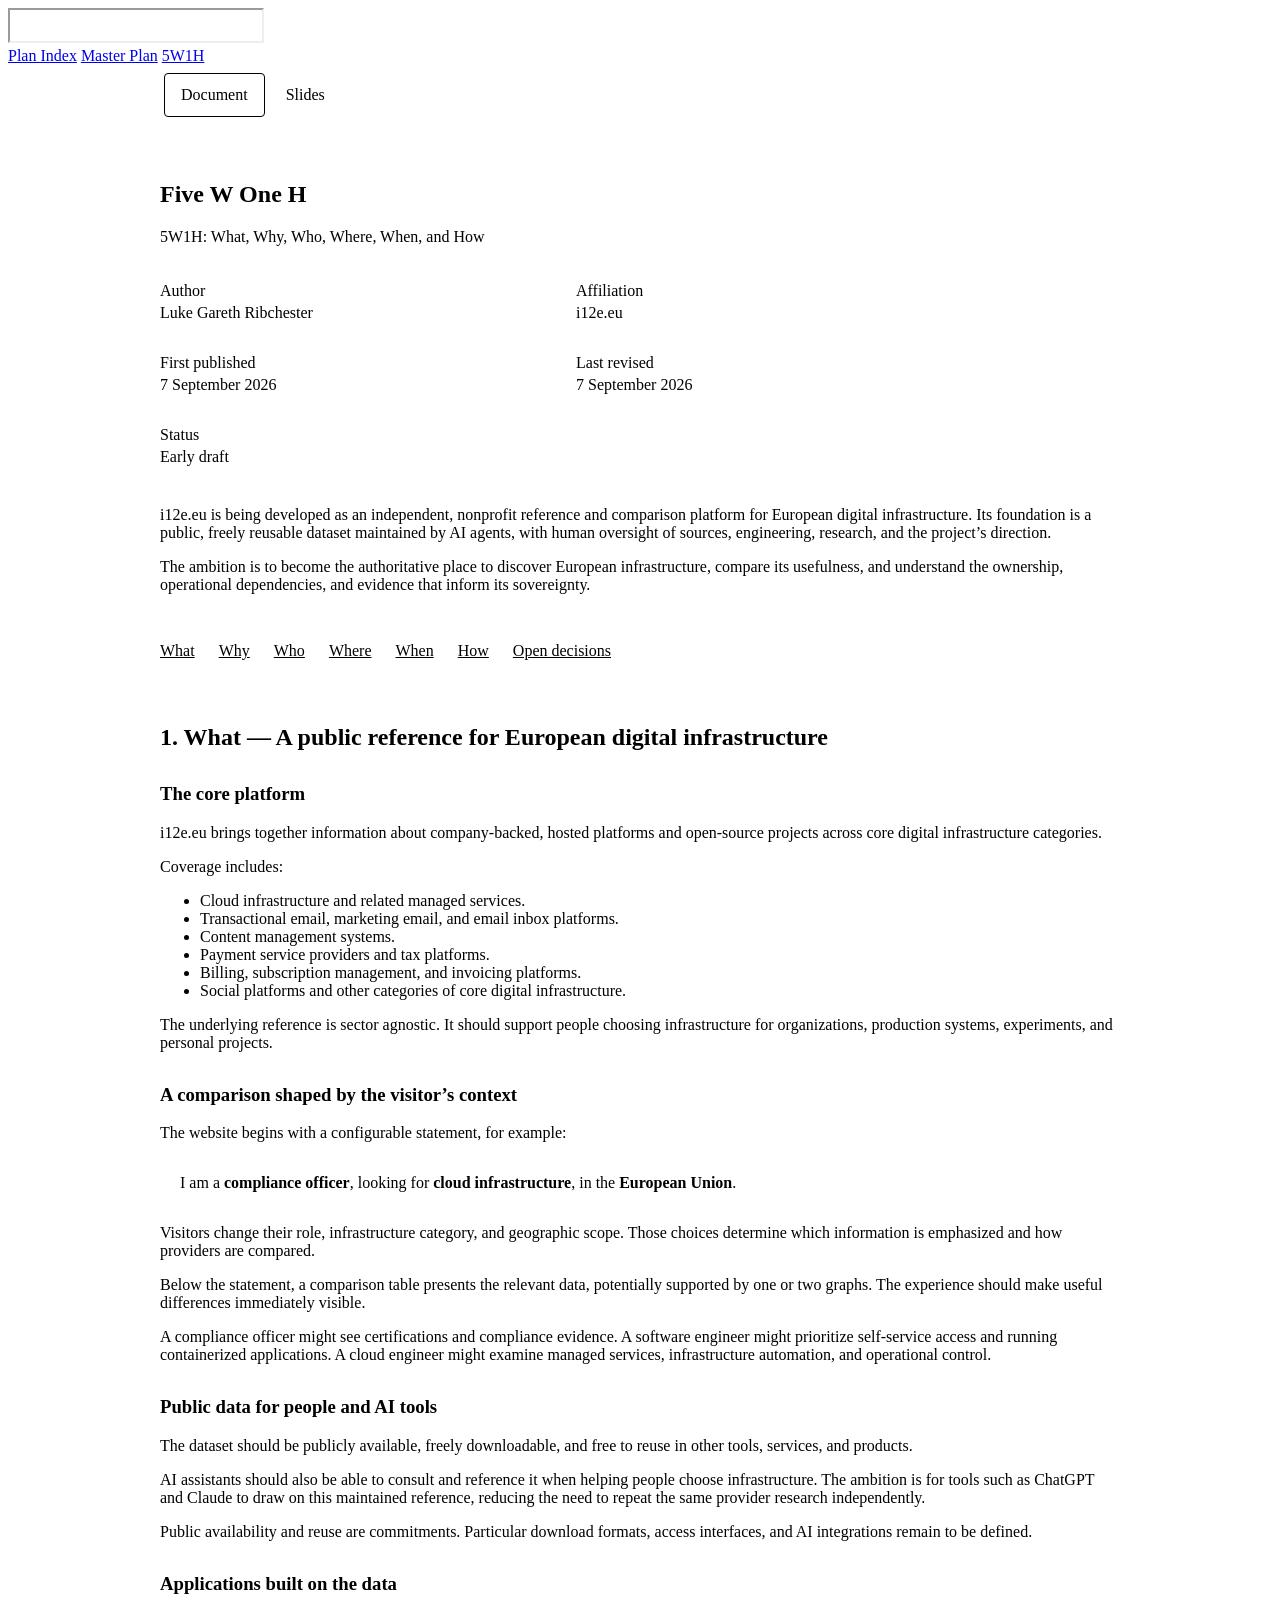
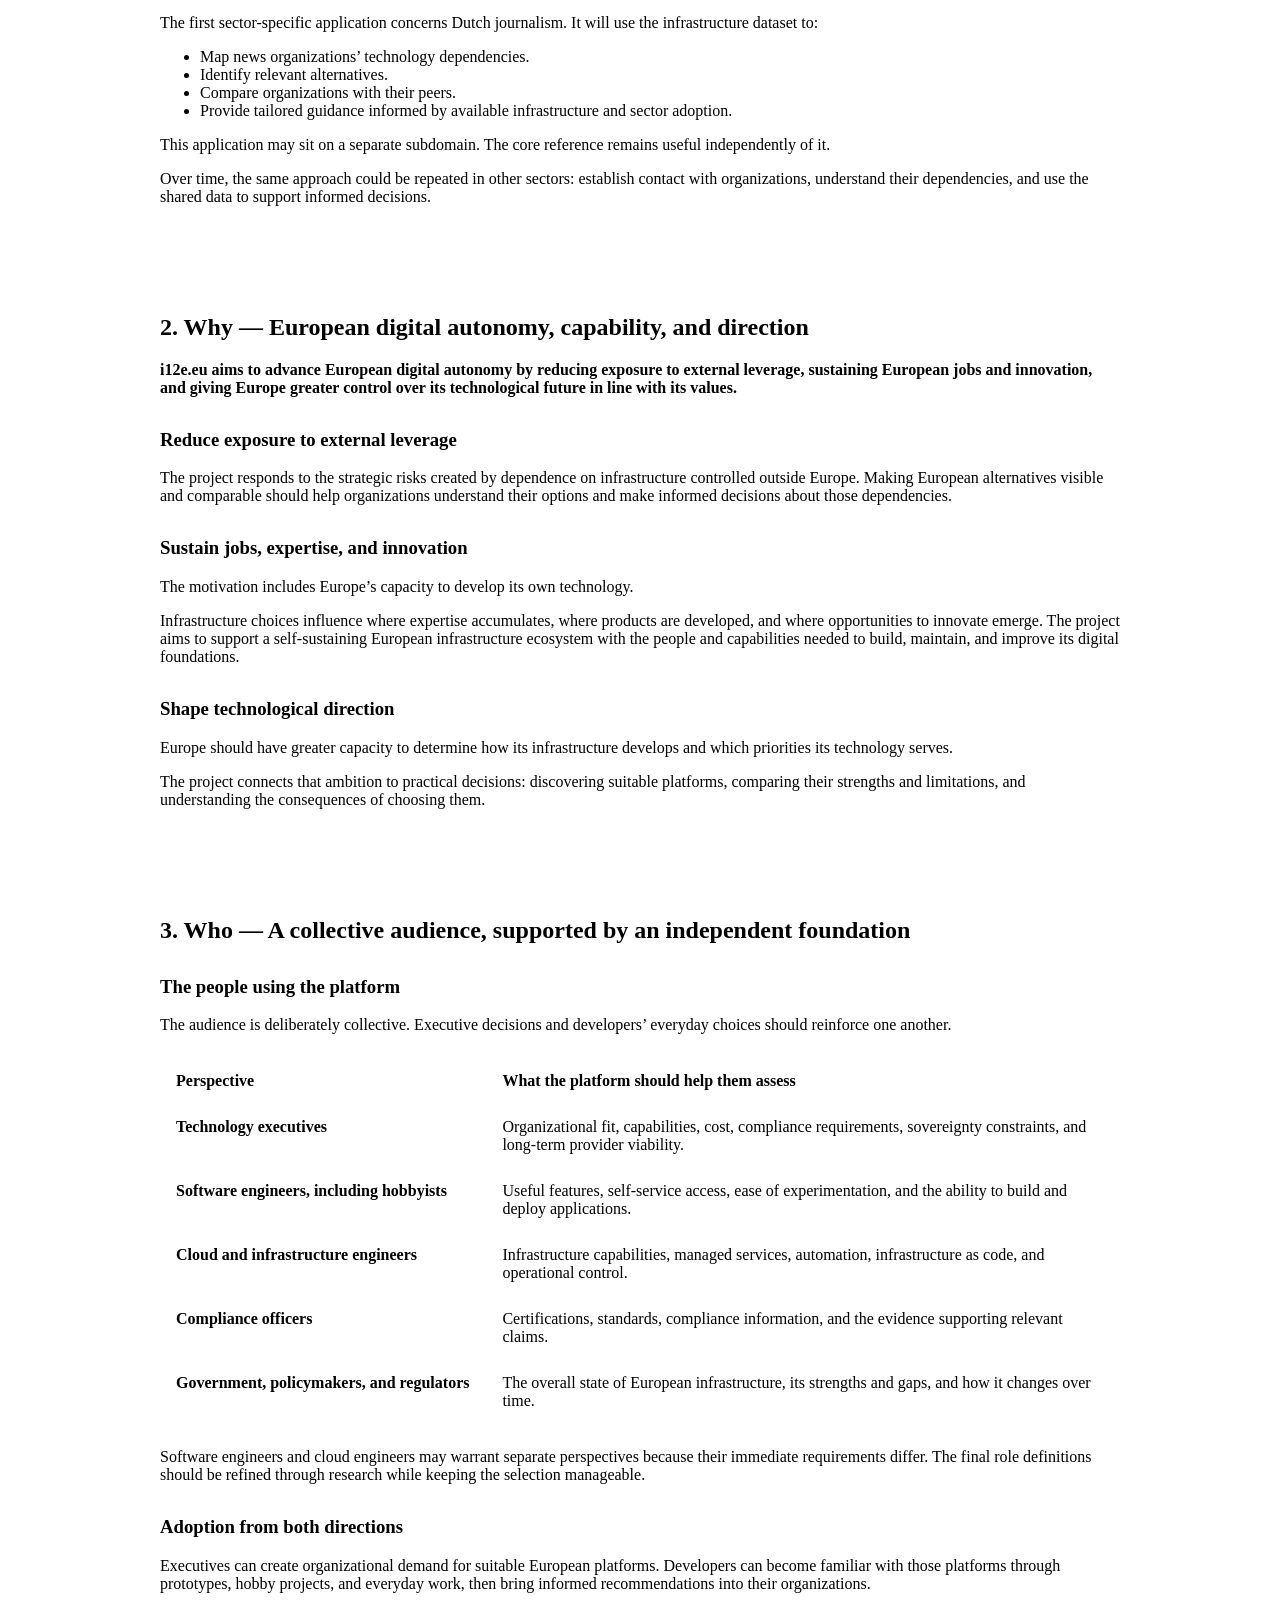
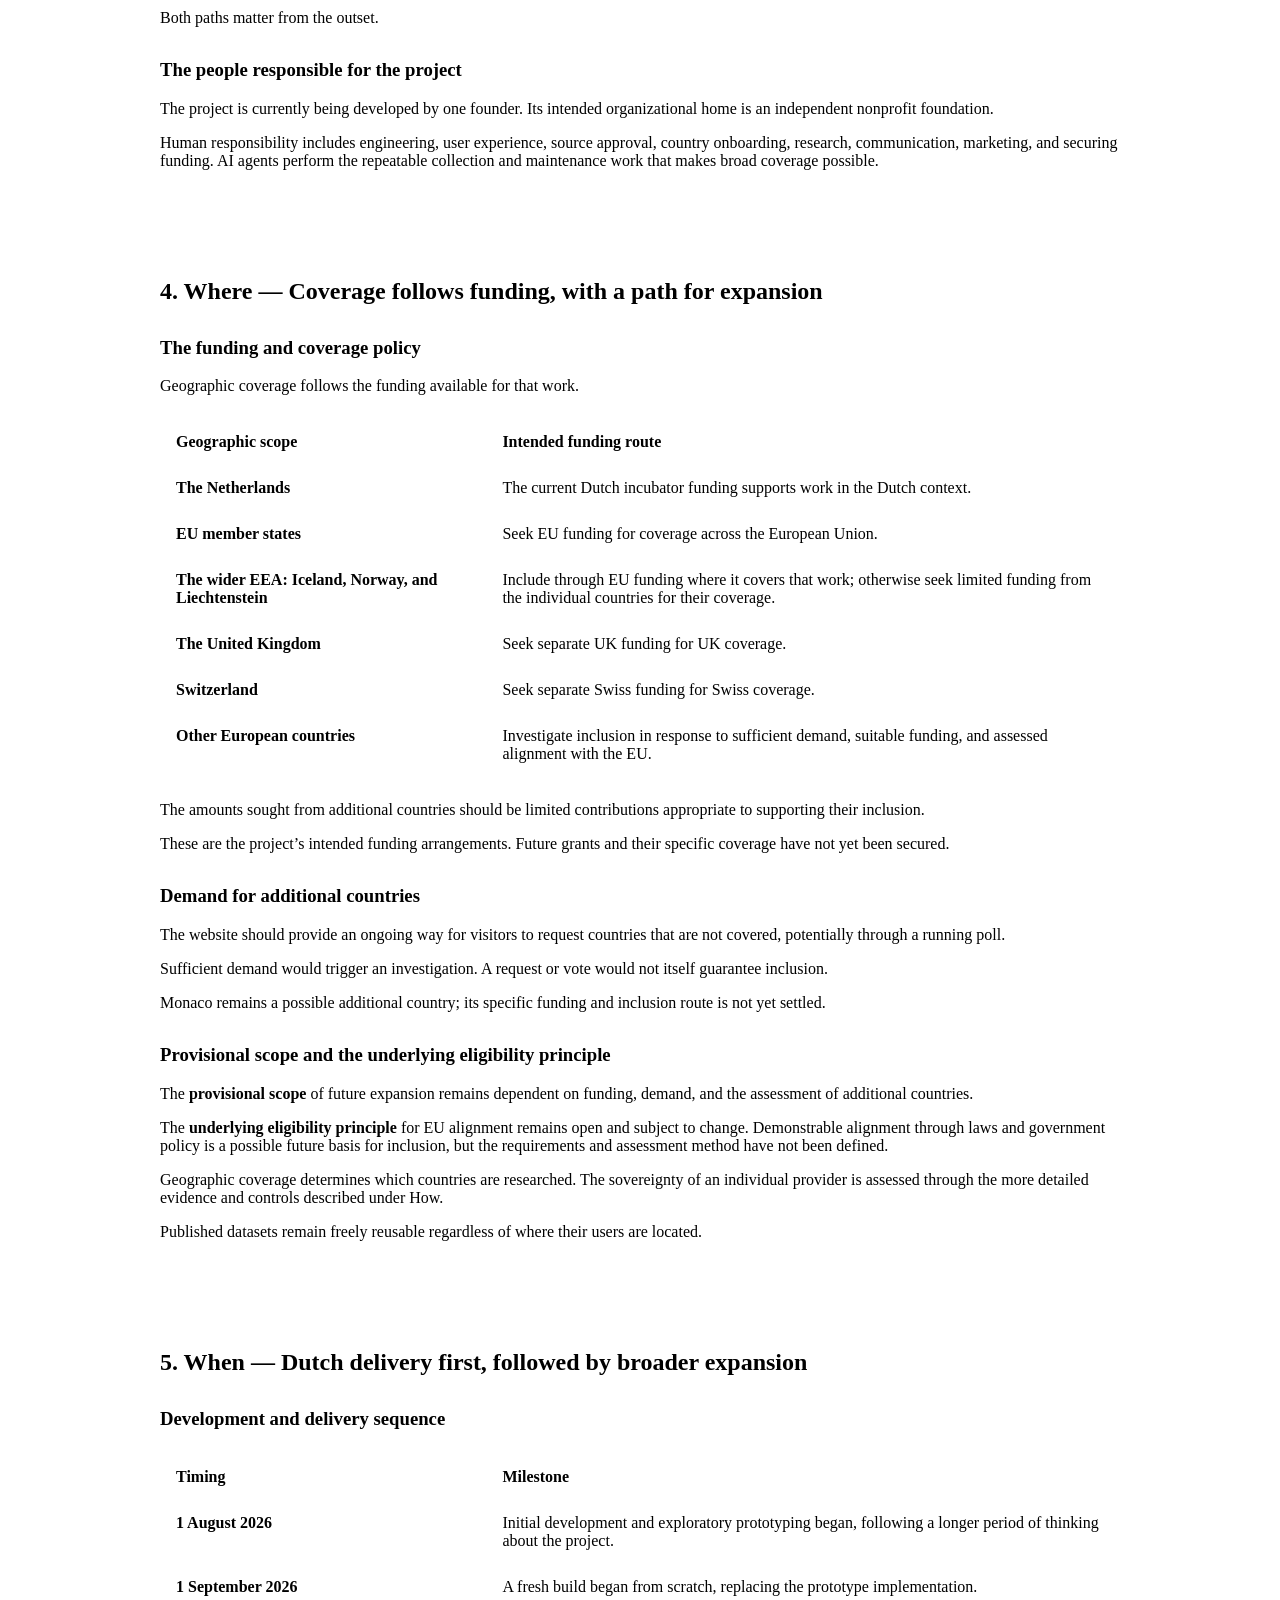
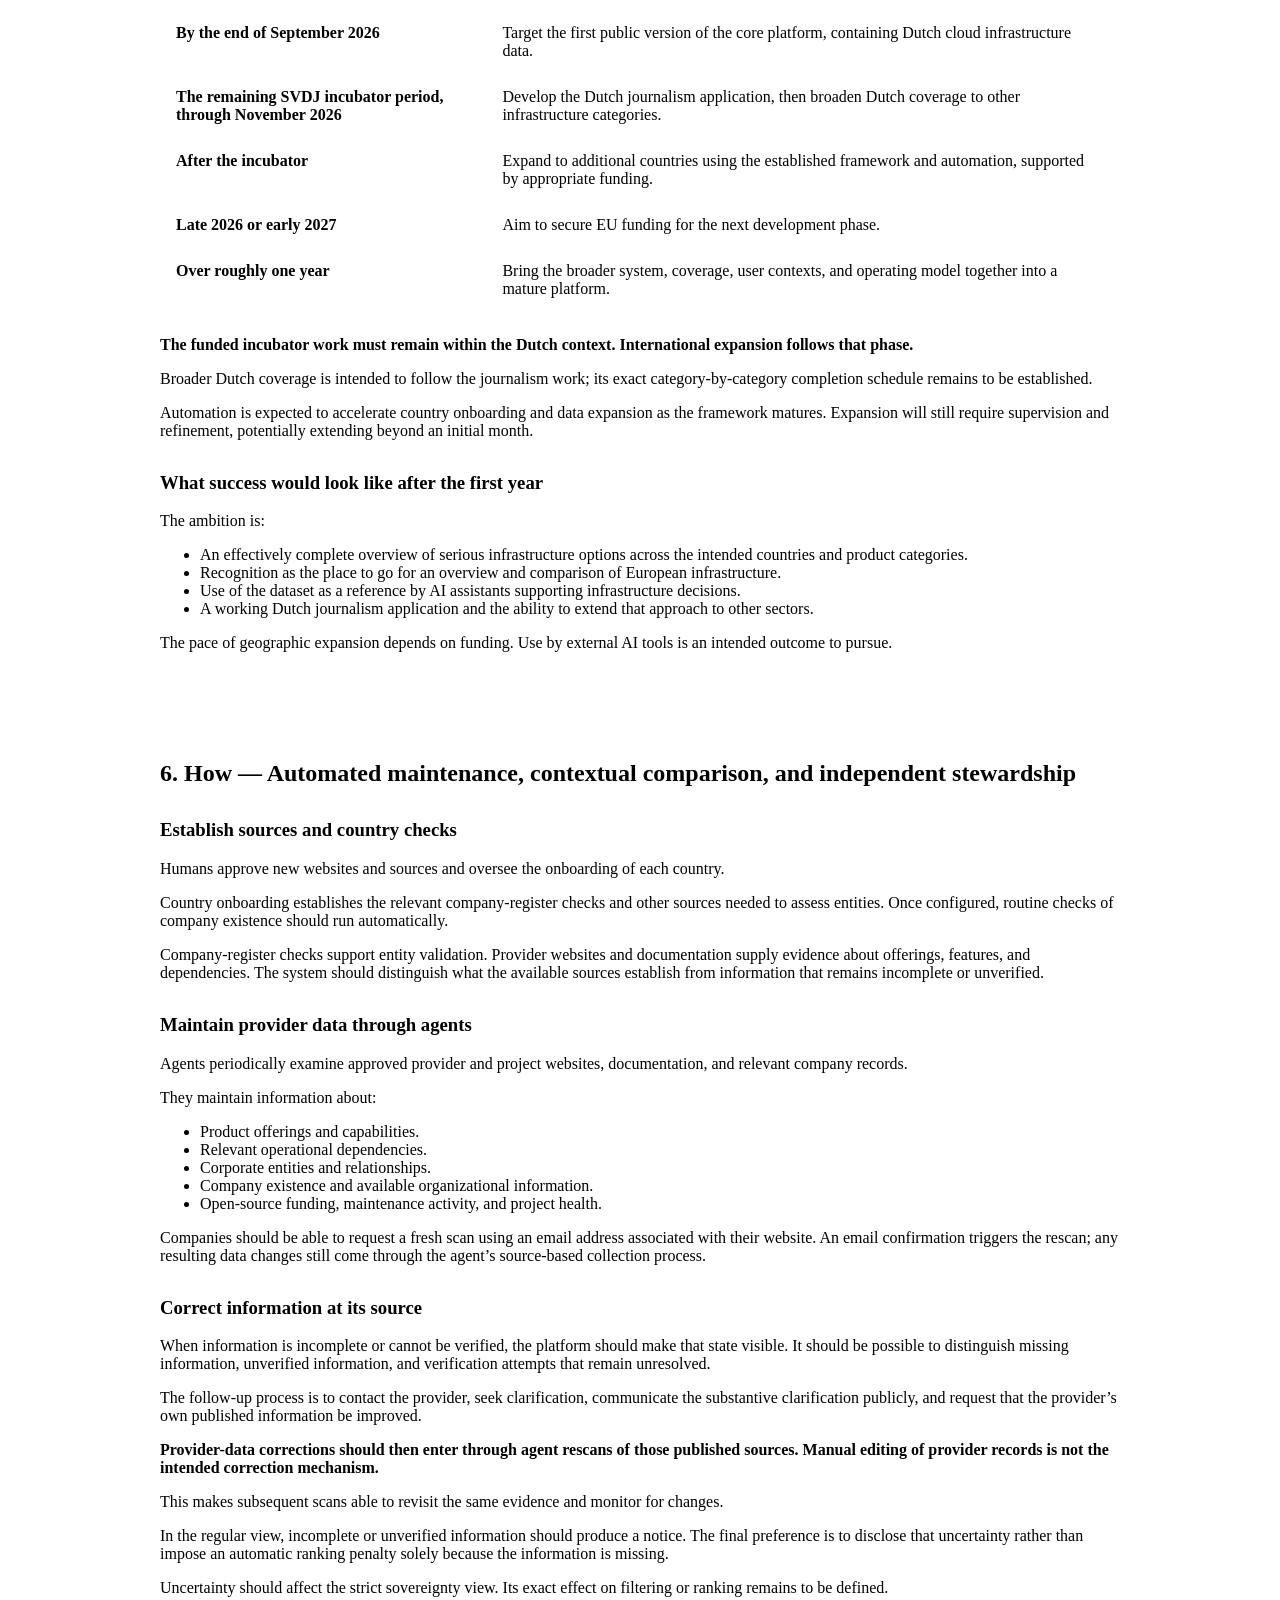
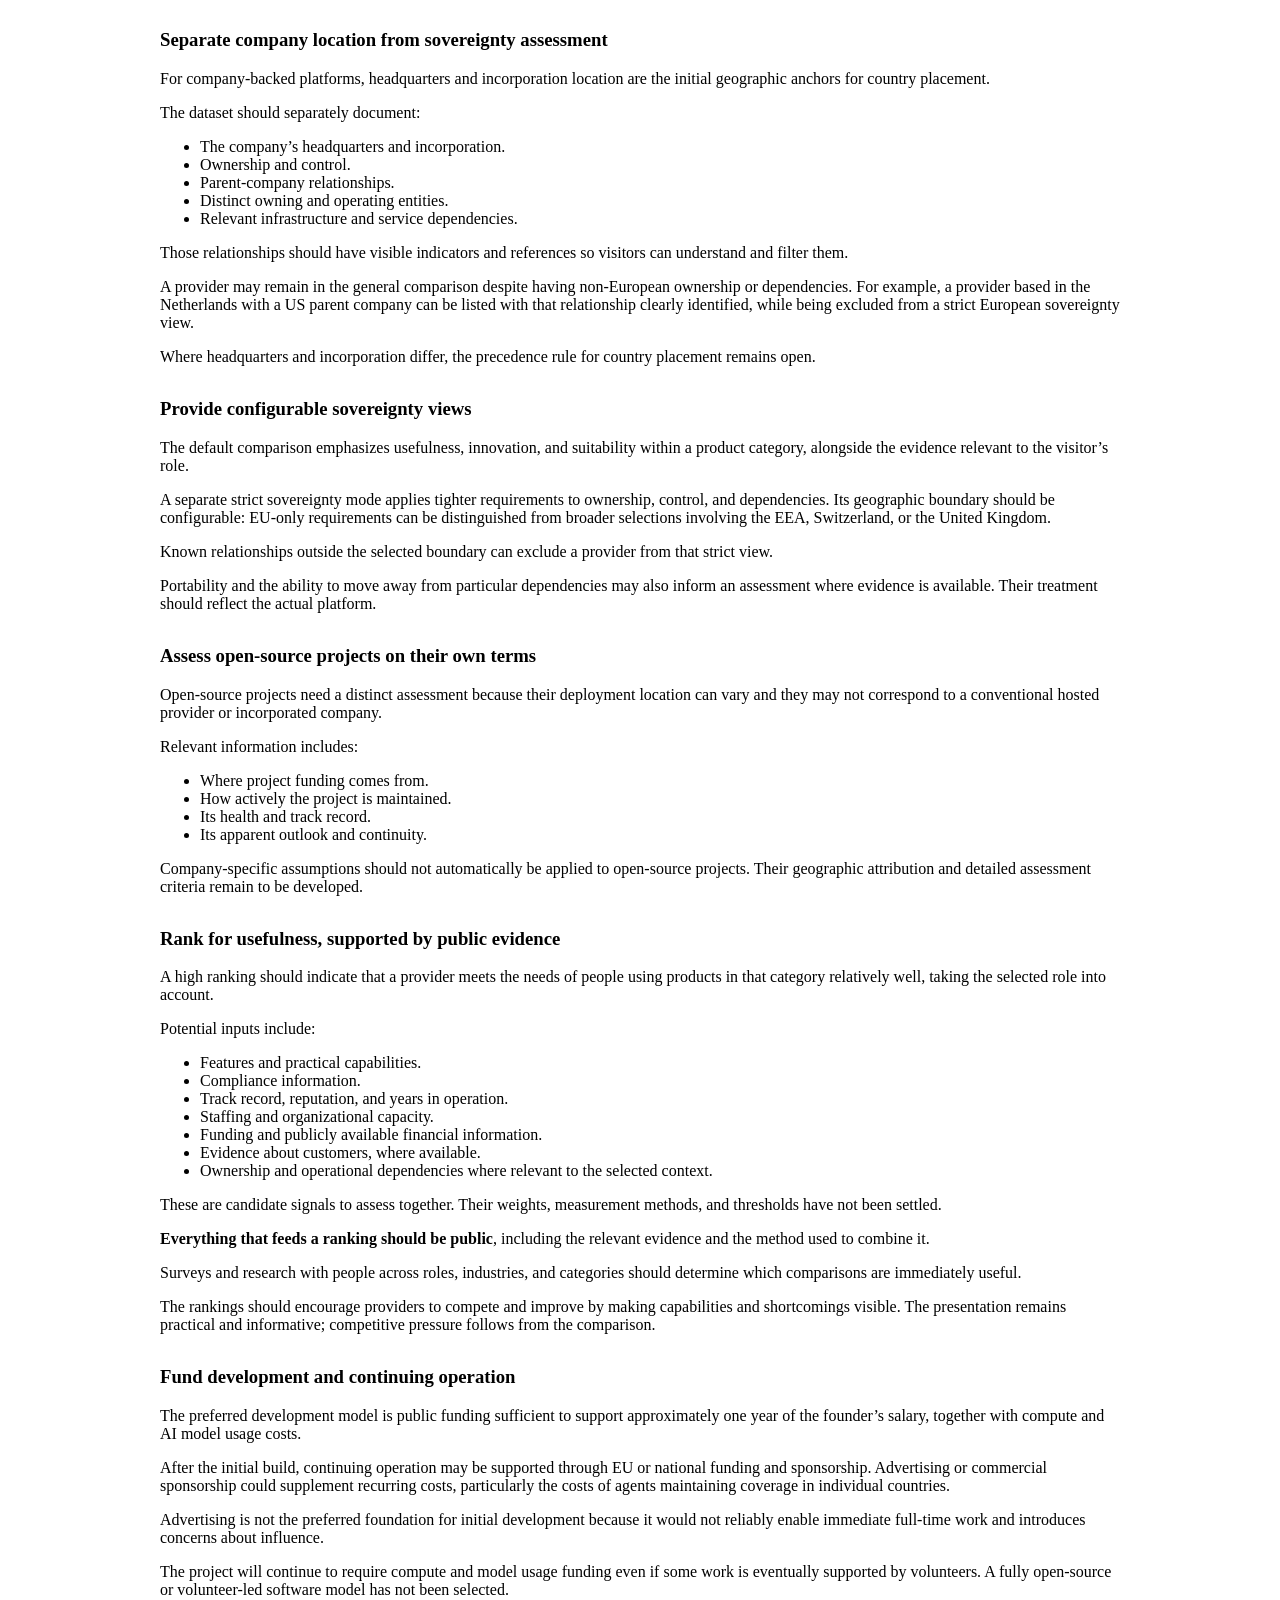
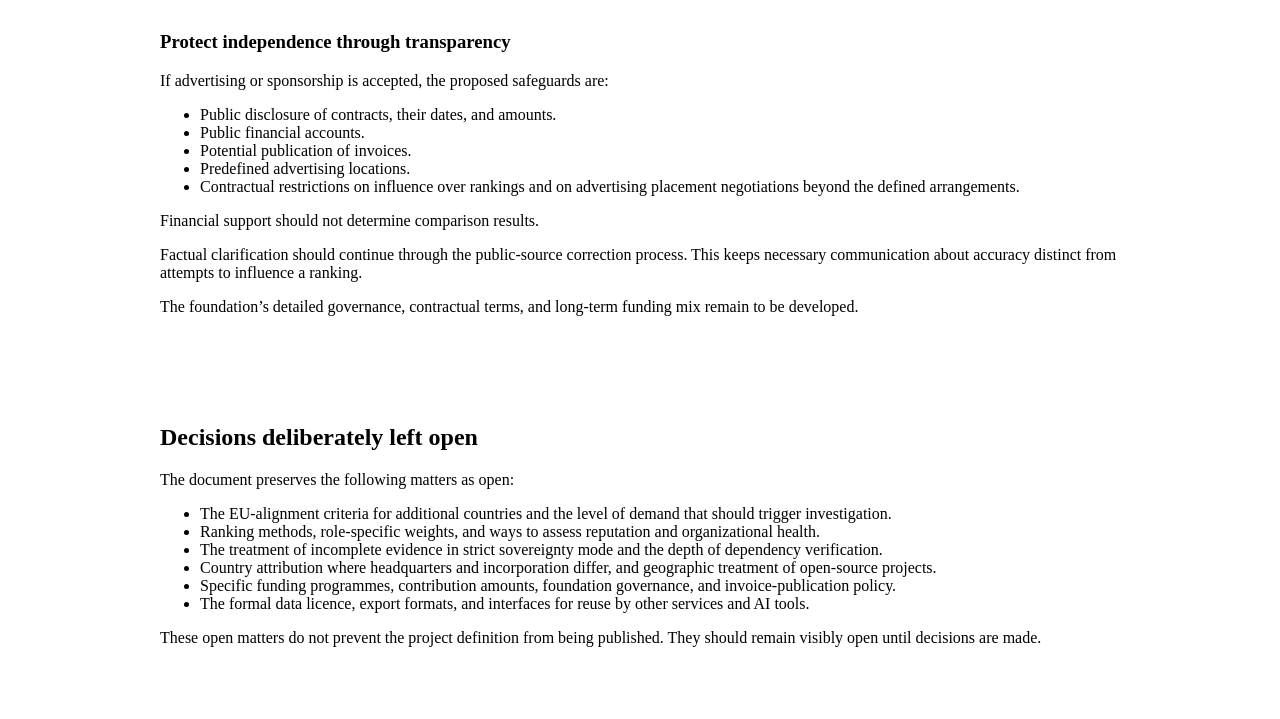
==== commit 4e449f3b: "wip(plan): update documents Signed-off-by: Luke Gareth Ribchester <luke@luke.gr>" ====
--- a/5w1h.html
+++ b/5w1h.html
@@ -11,20 +11,20 @@
     <link href="https://fonts.googleapis.com/css2?family=Roboto:ital,wght@0,400;0,600;0,700;1,400;1,700&amp;family=Roboto+Mono:wght@400&amp;display=swap"
           rel="stylesheet"/>
     <link rel="stylesheet" href="https://design.i12e.eu/assets/css/colours.css"/>
-    <link rel="stylesheet" href="https://design.i12e.eu/assets/css/typography.css"/>
+    <link rel="stylesheet" href="https://design.i12e.eu/assets/css/typography.css?v=document-title-1"/>
     <link rel="stylesheet" href="./styles.css"/>
     <script src="https://design.i12e.eu/assets/js/typography.js" defer></script>
-    <script src="https://design.i12e.eu/assets/js/logo-appearance.js?v=padding-free-1" defer></script>
+    <script src="https://design.i12e.eu/assets/js/logo-appearance.js?v=header-logo-1" defer></script>
     <script src="./slides.js" defer></script>
 </head>
 <body>
 <header class="page-header">
-    <div class="site-identity">
-        <a class="brand" href="./index.html">i12e.eu <span>/ plan</span></a>
+    <div class="brand">
         <iframe class="site-logo" data-logo-fit
-                src="https://design.i12e.eu/assets/images/logo.svg?variant=6&amp;v=padding-free-1"
+                src="https://design.i12e.eu/assets/images/logo.svg?variant=6&amp;autoplay=1&amp;v=header-logo-1"
                 title="Animated i12e.eu logotype"
-                width="176" height="24" tabindex="-1"></iframe>
+                width="256" height="35" tabindex="-1" aria-hidden="true"></iframe>
+        <a class="brand-link" href="./index.html" aria-label="i12e.eu — Plan Index"></a>
     </div>
     <nav class="page-nav" aria-label="Main navigation">
         <a href="./index.html">Plan Index</a>
@@ -44,11 +44,7 @@
     </div>
     <div id="document-view" tabindex="-1">
         <article class="plan-document" aria-labelledby="document-title">
-            <iframe class="document-logo" data-logo-fit
-                    src="https://design.i12e.eu/assets/images/logo.svg?variant=6&amp;autoplay=1&amp;v=padding-free-1"
-                    title="Looping i12e.eu logotype"
-                    width="352" height="48" loading="lazy" tabindex="-1"></iframe>
-            <h1 id="document-title">Five W One H</h1>
+            <h1 class="document-title" id="document-title">Five W One H</h1>
             <p class="document-description">5W1H: What, Why, Who, Where, When, and How</p>
             <dl class="document-metadata" aria-label="Document information">
                 <div>
--- a/styles.css
+++ b/styles.css
@@ -7,68 +7,7 @@
     box-sizing: border-box;
 }
 
-html {
-    scrollbar-gutter: stable;
-}
-
-body {
-    margin: 0;
-    padding: 0;
-}
-
-/* Keep the local design site's header frame while sharing its hosted tokens. */
-.page-header {
-    display: grid;
-    grid-template-columns: minmax(0, 1fr) auto;
-    align-items: center;
-    width: calc(100% - 48px);
-    max-width: 1320px;
-    gap: 1.25rem;
-    margin: 24px auto 1.25rem;
-}
-
-.site-identity {
-    display: flex;
-    align-items: center;
-    flex-wrap: wrap;
-    gap: 1rem;
-    min-width: 0;
-}
-
-.brand {
-    flex-shrink: 0;
-}
-
-.brand, .brand a {
-    color: var(--color-text-primary);
-    text-decoration: none;
-}
-
-.brand span {
-    color: var(--color-text-secondary);
-}
-
-.brand:hover {
-    text-decoration: underline;
-}
-
-/* The transparent SVG keeps one compact viewBox for its entire animation. */
-.site-logo {
-    display: block;
-    width: 11rem;
-    max-width: 100%;
-    height: 1.5rem;
-    border: 0;
-    background: transparent;
-}
-
-.page-nav {
-    display: flex;
-    align-items: center;
-    flex-wrap: wrap;
-    gap: 1rem;
-    min-width: 0;
-}
+/* Shared typography.css owns the header, identity, and navigation on both sites. */
 
 main {
     width: calc(100% - 48px);
@@ -77,7 +16,17 @@
     padding-bottom: 48px;
 }
 
-/* The design index's linked titles, descriptions, and separators. */
+/* The index presents publication details above explicit reading actions. */
+.plan-index {
+    max-width: 1320px;
+}
+
+@media (max-width: 60em) {
+    .plan-index {
+        width: calc(100% - 36px);
+    }
+}
+
 .plans {
     max-width: none;
     list-style: none;
@@ -85,45 +34,130 @@
     padding: 0;
 }
 
-.plan-link {
-    display: block;
-    padding: 20px 0;
-    border-top: 1px solid var(--color-border);
-    color: inherit;
+.plans .plan-entry {
+    margin: 0;
+    padding: 2rem 0;
+    border-top: 1px solid var(--color-border);
+}
+
+.plans h2 {
+    margin: 0;
+    color: var(--color-text-primary);
+}
+
+.plan-description {
+    margin-top: 1.5rem;
+}
+
+.plan-description h3 {
+    margin: 0 0 0.5rem;
+    font: var(--type-ui-panel);
+}
+
+.plan-description p {
+    margin: 0;
+    color: var(--color-text-secondary);
+}
+
+.plans .document-metadata {
+    max-width: none;
+    margin: 1.5rem 0;
+}
+
+.plan-formats {
+    display: grid;
+    grid-template-columns: minmax(0, 1fr);
+    gap: 2rem;
+    margin-top: 2rem;
+}
+
+.plan-format {
+    display: flex;
+    flex-direction: column;
+    min-width: 0;
+}
+
+.plan-format + .plan-format {
+    padding-top: 2rem;
+    border-top: 1px solid var(--color-border);
+}
+
+.plan-format h3 {
+    margin: 0;
+}
+
+.plan-format-action {
+    margin-top: auto;
+}
+
+.plans .plan-action, .plans .plan-action:visited {
+    display: inline-flex;
+    align-items: center;
+    justify-content: center;
+    min-height: 2.75rem;
+    max-width: 100%;
+    padding: 0.5rem 1rem;
+    border: 1px solid var(--color-button-border);
+    border-radius: 0.25rem;
+    background: var(--color-button-primary);
+    color: var(--color-button-text);
+    font: var(--type-ui-control);
+    text-align: center;
     text-decoration: none;
-}
-
-.plan-link h2, .plan-link:visited h2 {
-    margin: 0;
-    color: var(--color-link);
-    text-decoration: underline;
-    text-underline-offset: 0.2em;
-}
-
-.details {
-    display: flex;
-    align-items: baseline;
-    justify-content: space-between;
-    gap: 16px;
-}
-
-.description {
-    margin: 6px 0 0;
+    cursor: pointer;
+}
+
+.plans .plan-action:hover:not(:disabled) {
+    background: var(--color-button-primary-hover);
+}
+
+.plans .plan-action:active:not(:disabled) {
+    background: var(--color-button-primary-active);
+}
+
+.plans .plan-action:disabled {
+    opacity: 0.6;
+    cursor: not-allowed;
+}
+
+.plans .plan-slides-link {
+    display: none;
+}
+
+.plan-slides-unavailable p {
+    margin: 0.75rem 0 0;
     color: var(--color-text-secondary);
     font: var(--type-ui-meta);
 }
 
-.plan-link:hover h2 {
-    color: var(--color-link-hover);
-    text-decoration-thickness: 2px;
-}
-
-.plan-link:active h2 {
-    color: var(--color-link-active);
-}
-
 .plans > li + li {
-    margin-top: 28px;
+    margin-top: 1rem;
+}
+
+@media (min-width: 1200px) {
+    .plan-formats {
+        grid-template-columns: repeat(2, minmax(0, 1fr));
+        gap: 0;
+    }
+
+    .plan-format:first-child {
+        padding-right: 2rem;
+    }
+
+    .plan-format + .plan-format {
+        padding-top: 0;
+        padding-left: 2rem;
+        border-top: 0;
+        border-left: 1px solid var(--color-border);
+    }
+
+    .plans .plan-slides-link {
+        display: inline-flex;
+    }
+
+    .plan-slides-unavailable {
+        display: none;
+    }
 }
 
 /* The 5W1H article keeps the shared type scale and theme colours. */
@@ -216,23 +250,6 @@
     background: var(--color-surface);
 }
 
-@media (max-width: 60em) {
-    .page-header {
-        grid-template-columns: minmax(0, 1fr);
-        width: calc(100% - 36px);
-        margin-top: 18px;
-        gap: 1rem;
-    }
-}
-
-@media (max-width: 40em) {
-    .page-nav {
-        display: grid;
-        grid-template-columns: repeat(2, minmax(0, 1fr));
-        gap: 0.5rem 1rem;
-    }
-}
-
 @media (max-width: 600px) {
     main {
         width: calc(100% - 36px);
@@ -247,39 +264,6 @@
 /* Alternate 5W1H formats share the document's type and colour tokens. */
 [hidden] {
     display: none !important;
-}
-
-.large-screen-only {
-    display: none;
-}
-
-.plan-entry {
-    padding: 20px 0;
-    border-top: 1px solid var(--color-border);
-}
-
-.plan-entry h2 {
-    margin: 0;
-}
-
-.plan-entry a, .plan-entry a:visited {
-    color: var(--color-link);
-}
-
-.plan-entry a:hover {
-    color: var(--color-link-hover);
-    text-decoration-thickness: 2px;
-}
-
-.plan-entry a:active {
-    color: var(--color-link-active);
-}
-
-.format-links {
-    display: flex;
-    gap: 1.25rem;
-    margin-top: 1rem;
-    font: var(--type-ui-meta);
 }
 
 .view-toolbar {
@@ -337,7 +321,7 @@
     background: var(--color-button-primary-active);
 }
 
-.five-w-one-h :focus-visible, .plan-entry a:focus-visible {
+.five-w-one-h :focus-visible, .plans :focus-visible {
     outline: 2px solid var(--color-focus);
     outline-offset: 4px;
 }
@@ -454,7 +438,7 @@
     margin-top: 0.5rem;
 }
 
-.cover-logo, .document-logo {
+.cover-logo {
     display: block;
     width: 22rem;
     max-width: 100%;
@@ -464,12 +448,8 @@
     pointer-events: none;
 }
 
-.plan-document > .document-logo {
-    margin-bottom: 1.5rem;
-}
-
 /* The document sets width and spacing; the SVG supplies its stable canvas ratio. */
-iframe[data-logo-fit] {
+.cover-logo[data-logo-fit] {
     height: auto;
     aspect-ratio: var(--logo-aspect-ratio, 22 / 3);
 }
@@ -665,10 +645,6 @@
 }
 
 @media (min-width: 1200px) {
-    .large-screen-only {
-        display: inline;
-    }
-
     .five-w-one-h .plan-document h2, .five-w-one-h .plan-document h3 {
         scroll-margin-top: 6rem;
     }
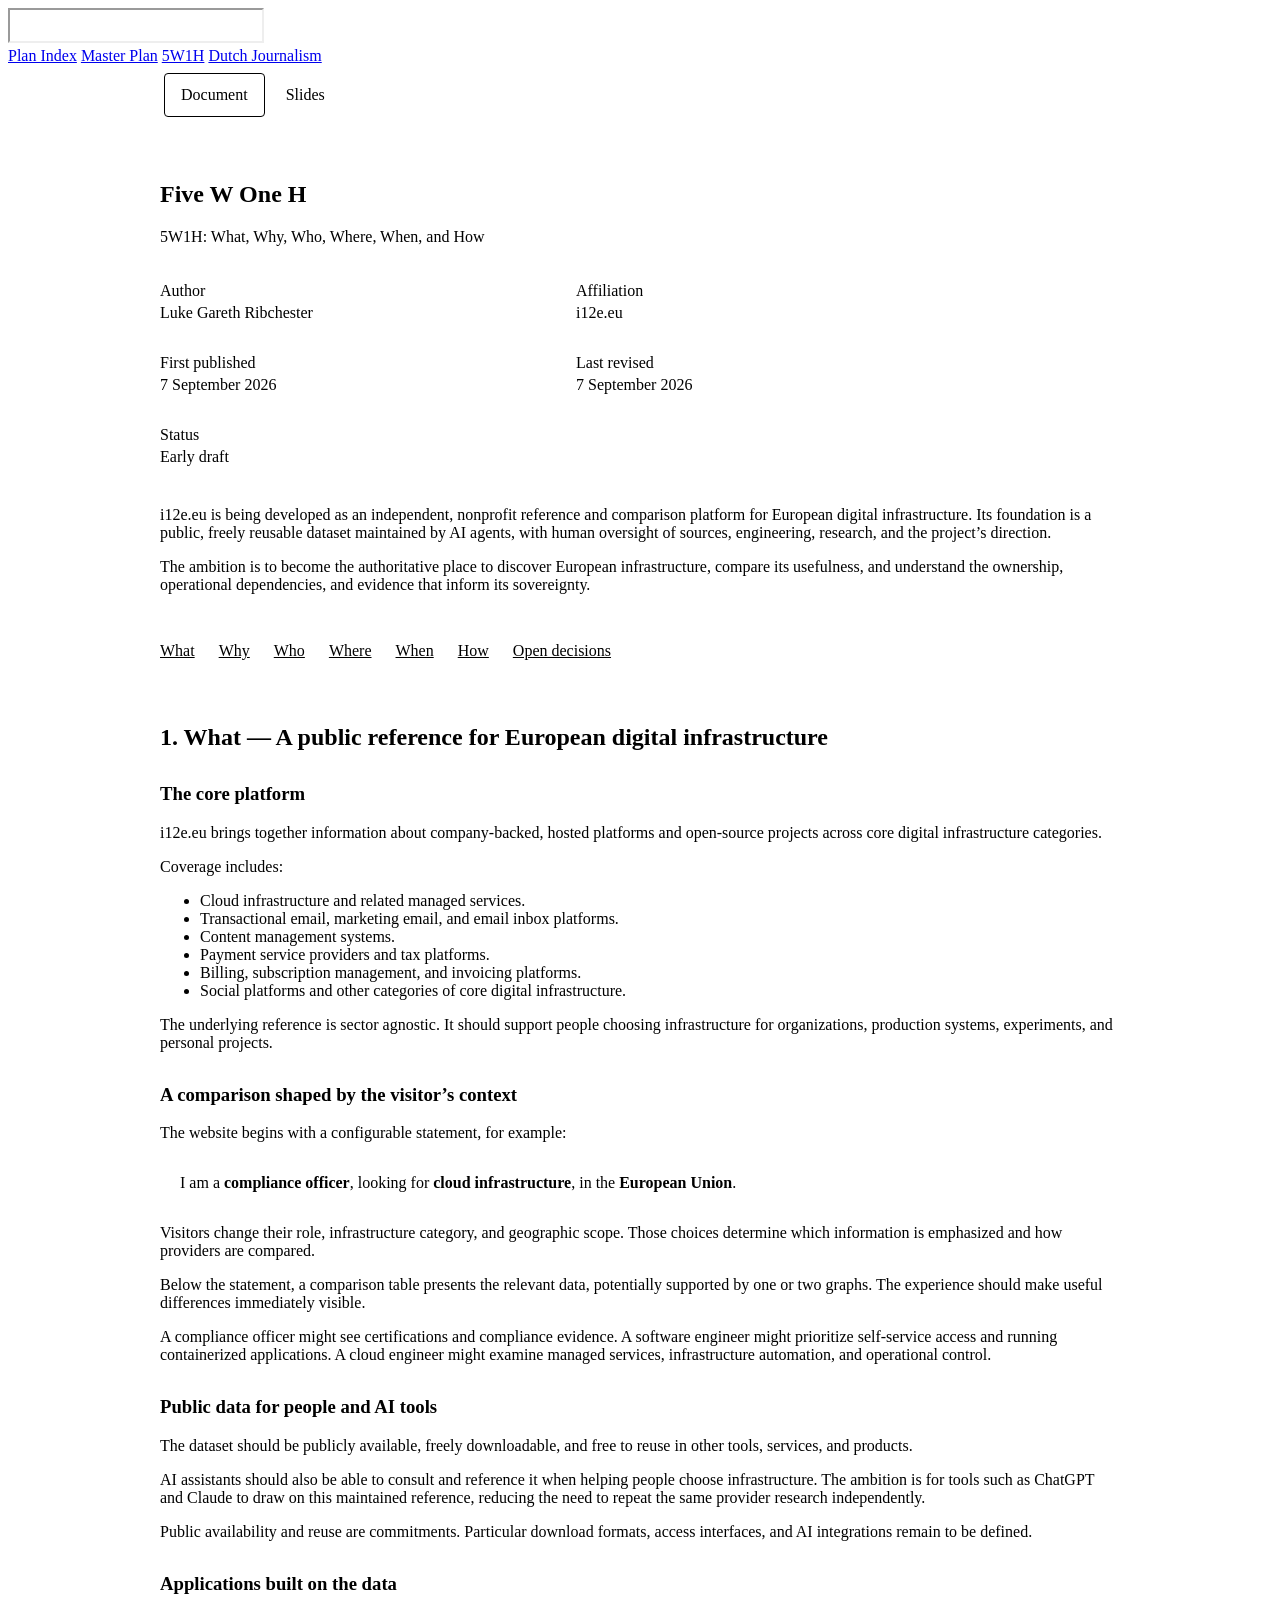
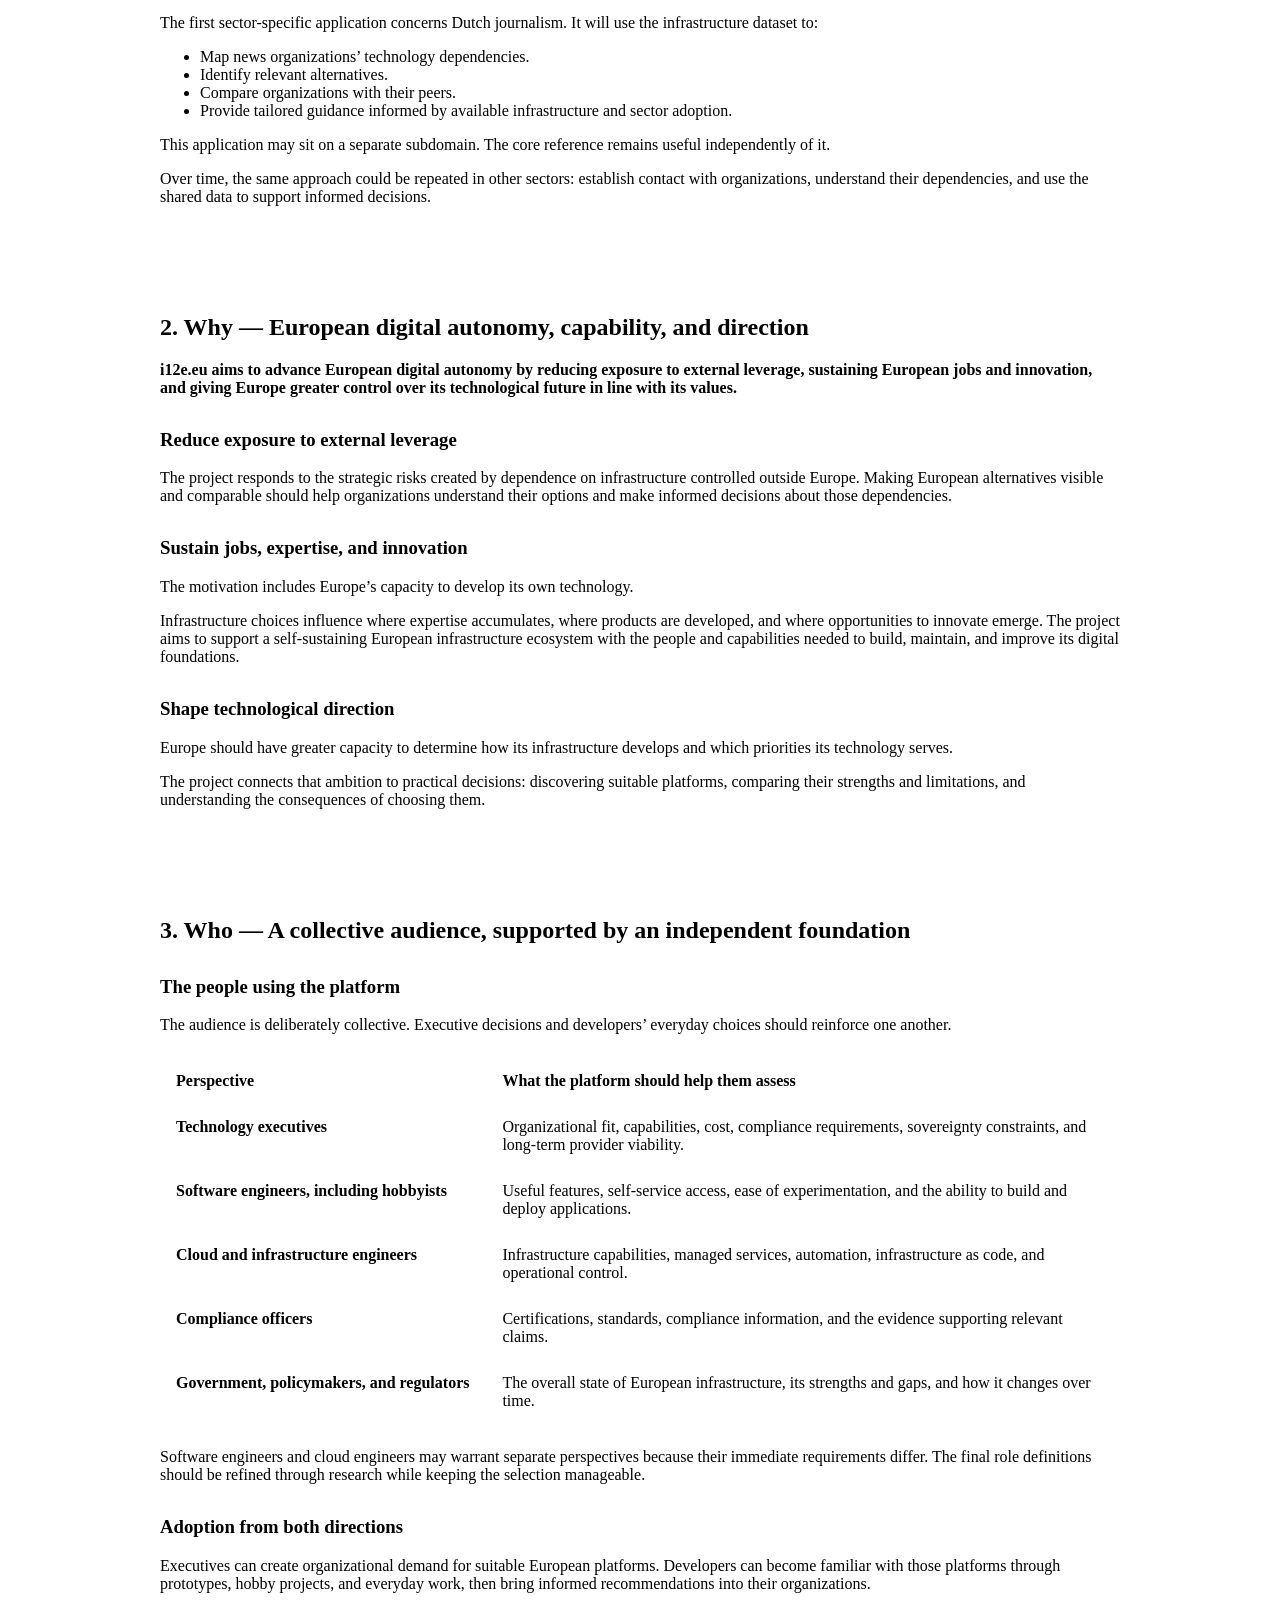
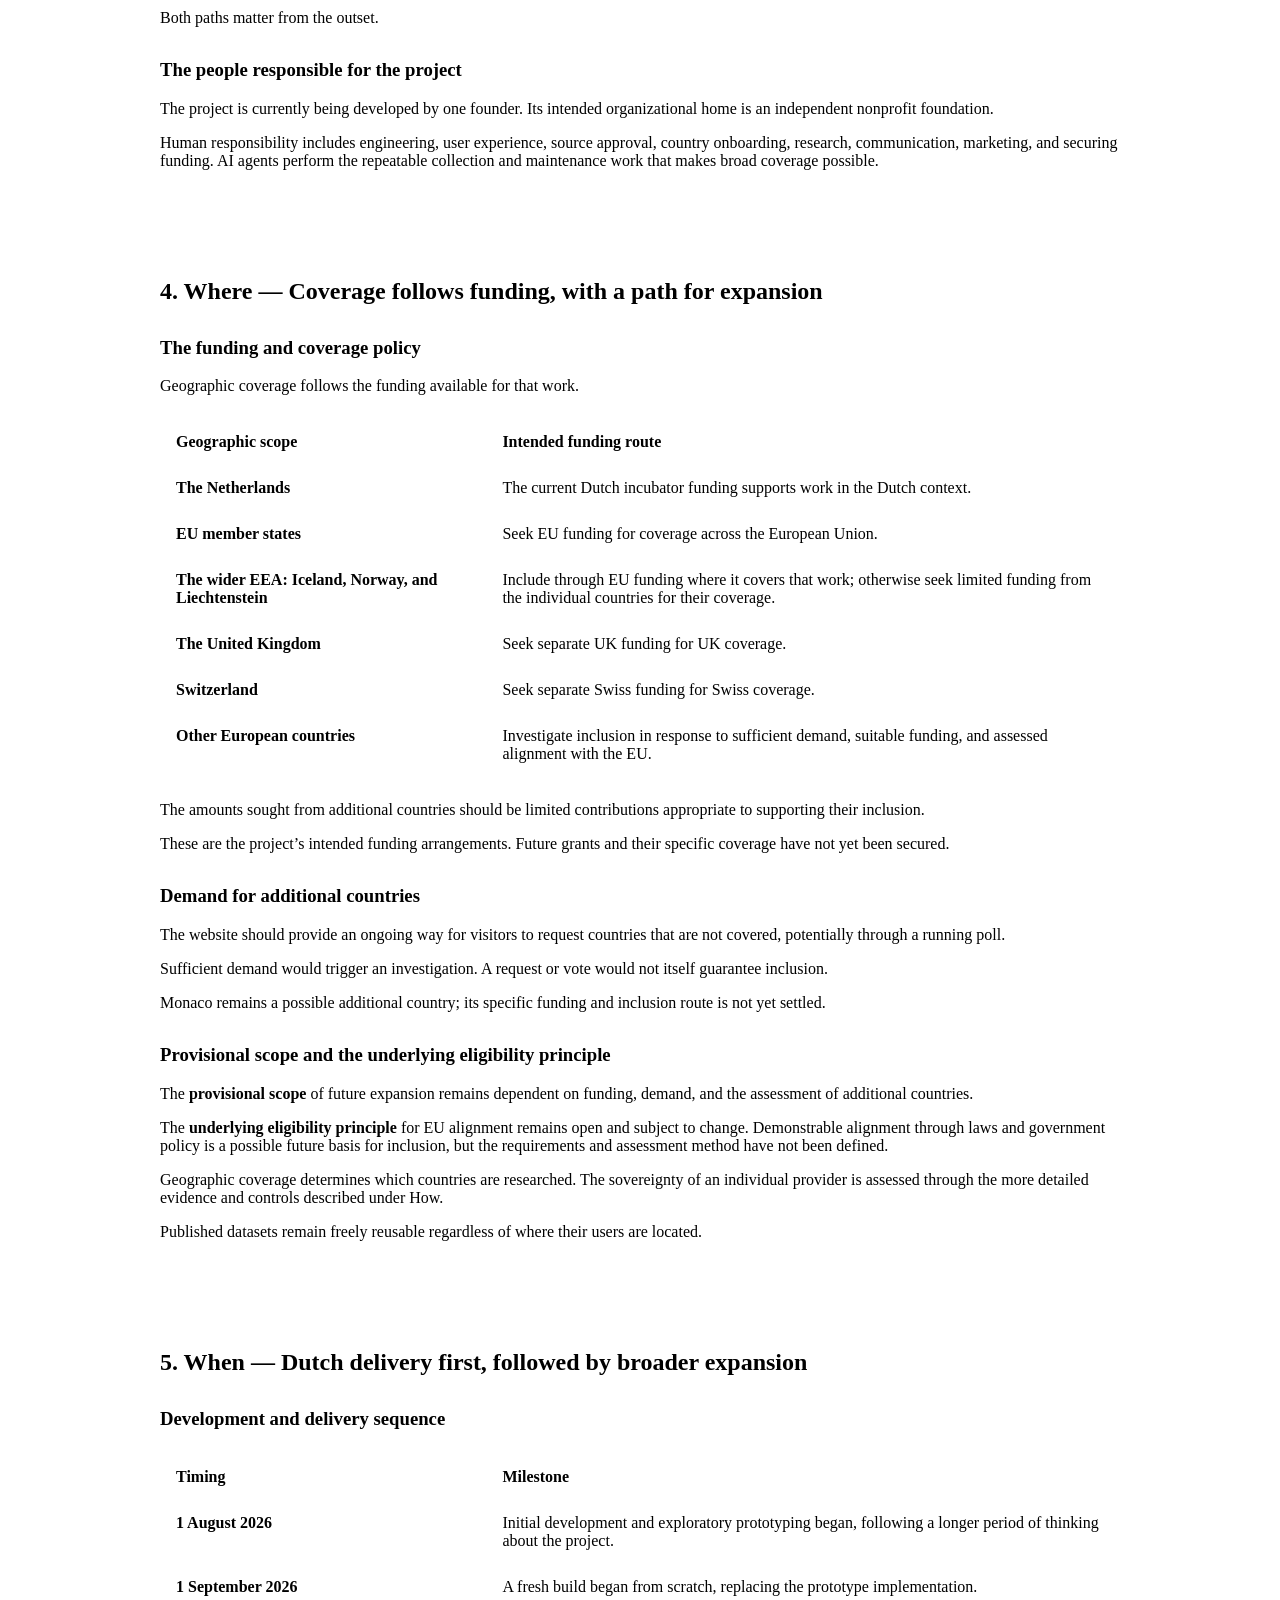
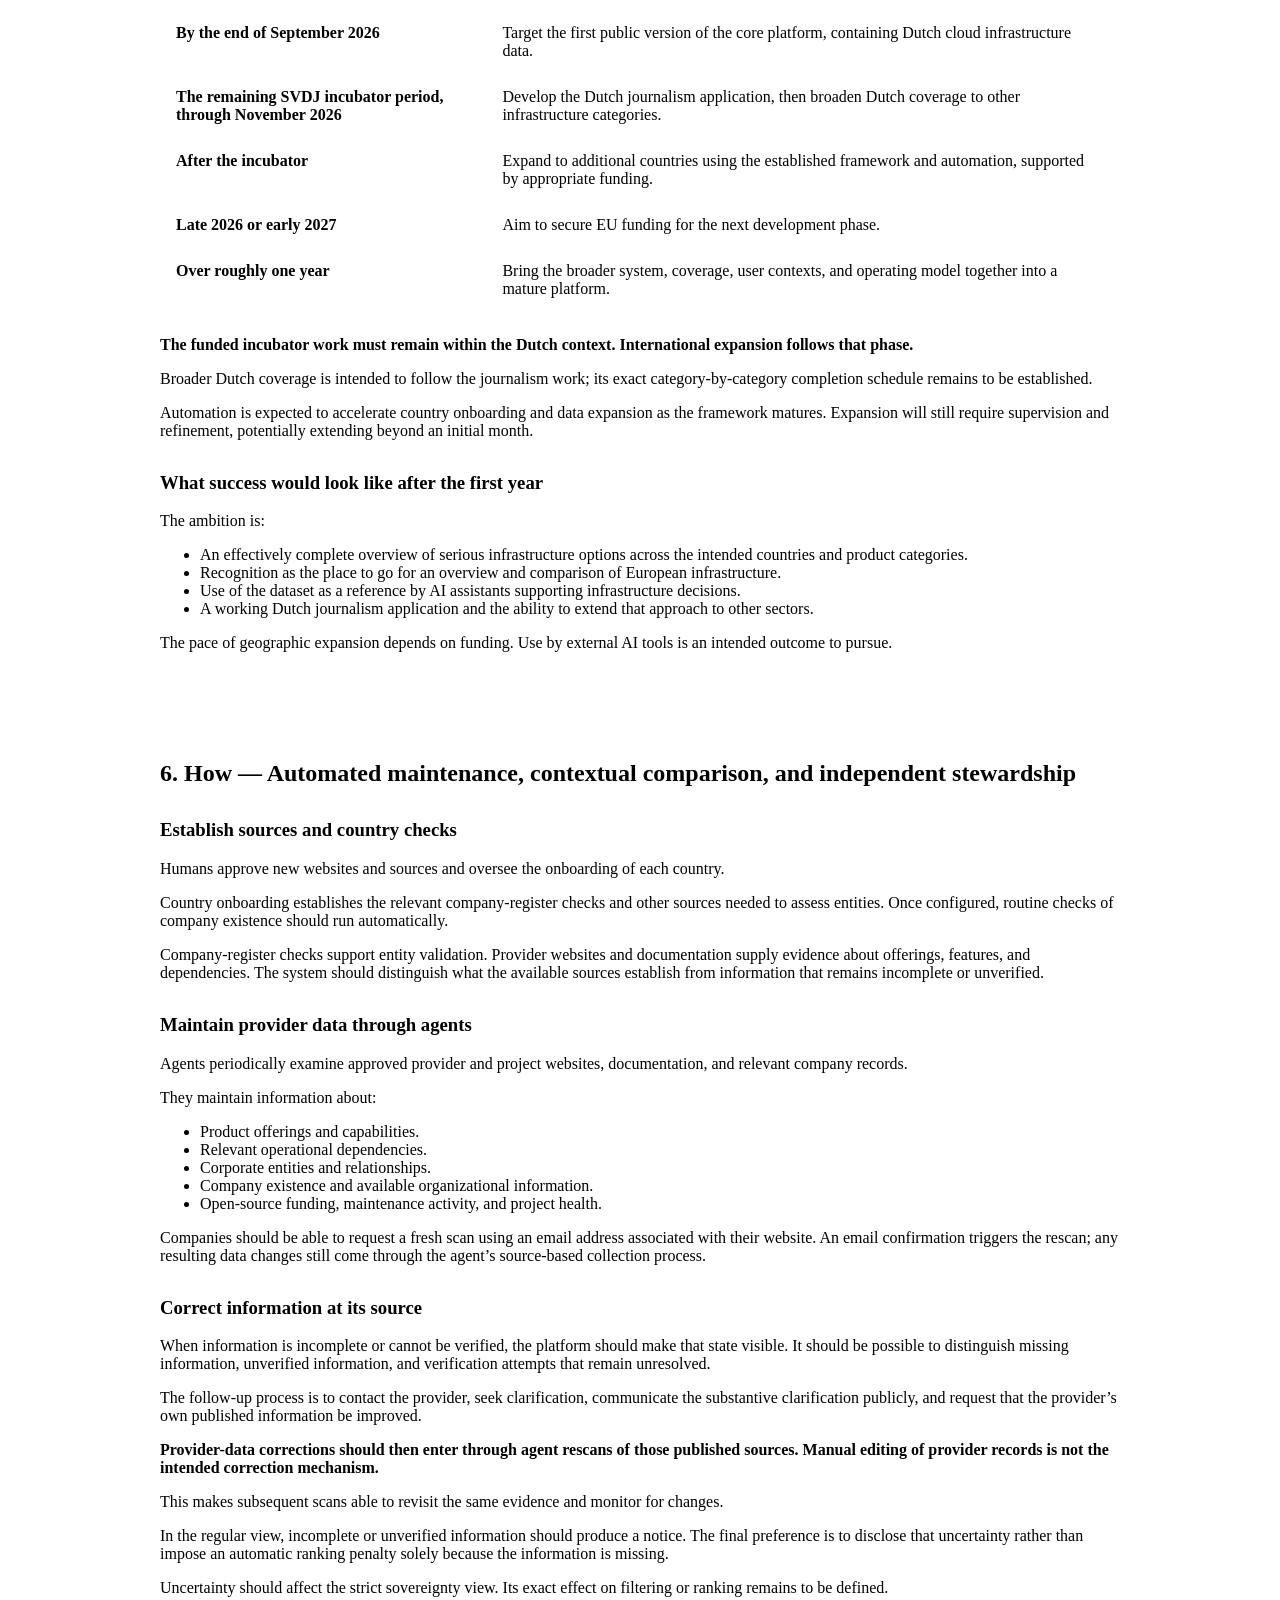
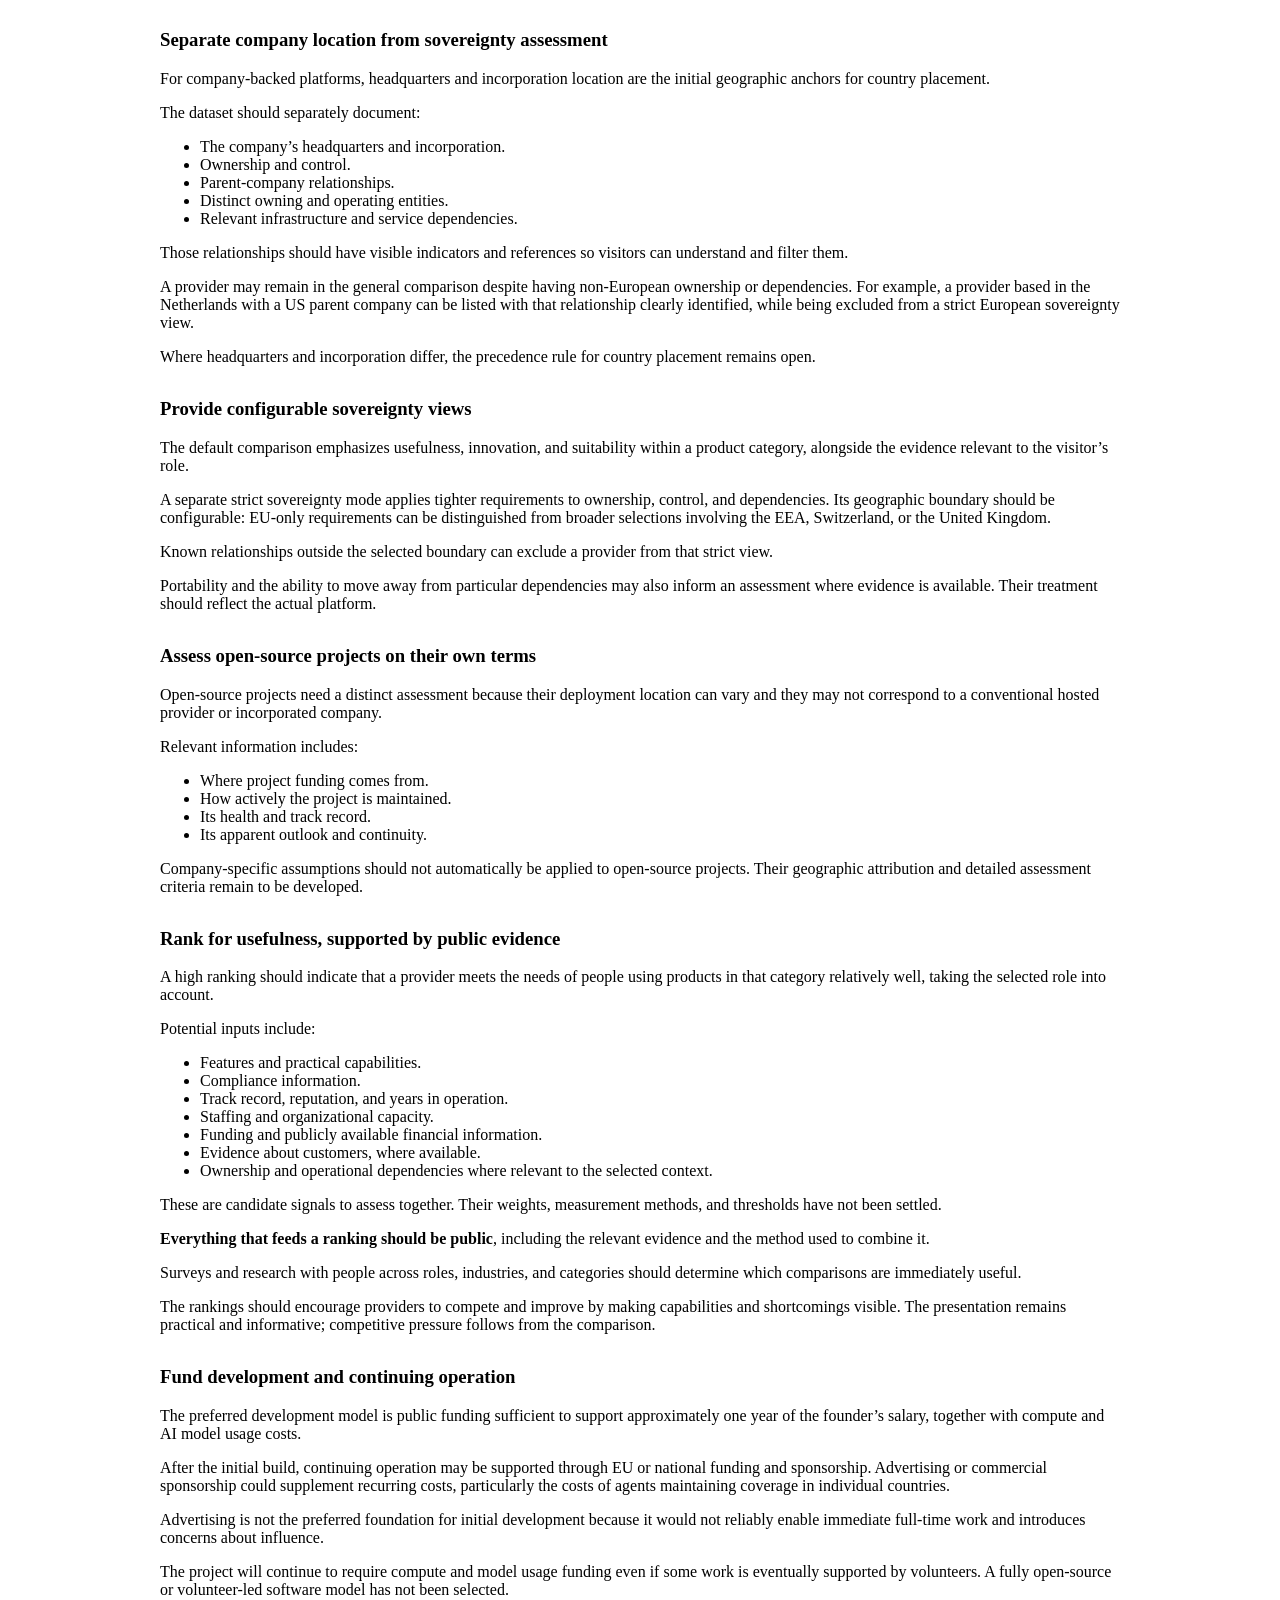
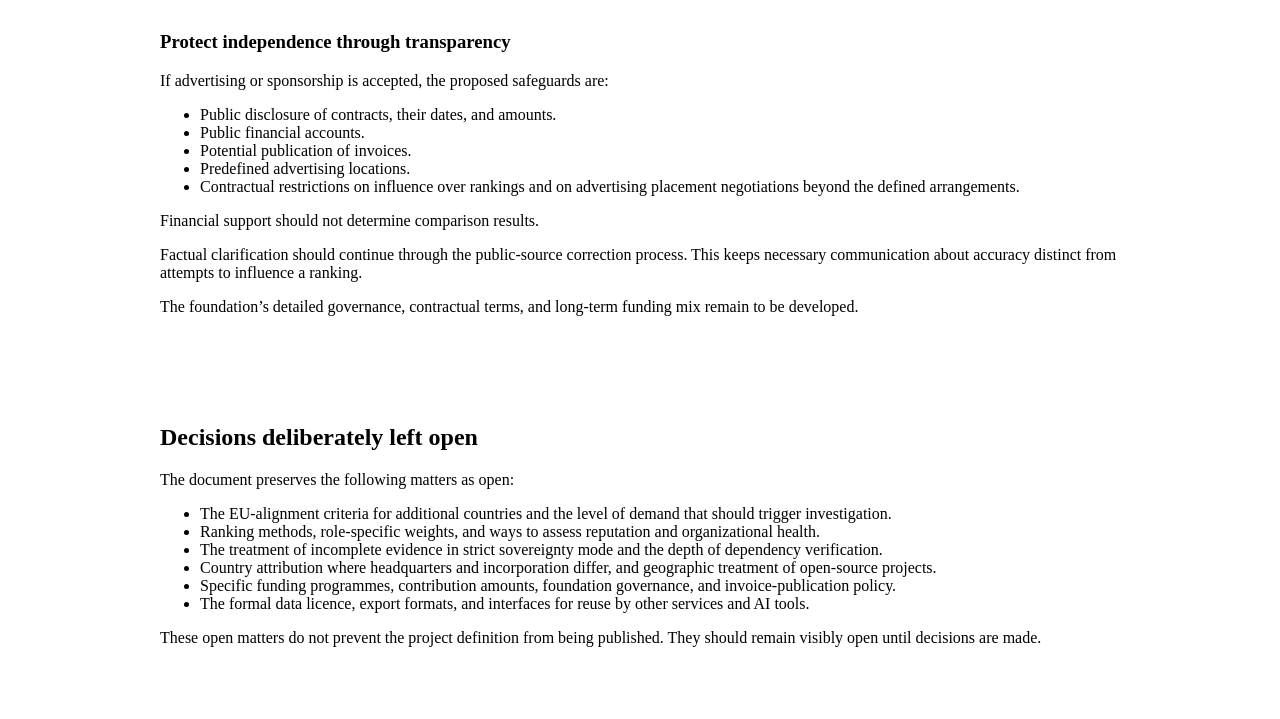
==== commit 9c092be3: "wip(plan): update documents Signed-off-by: Luke Gareth Ribchester <luke@luke.gr>" ====
--- a/5w1h.html
+++ b/5w1h.html
@@ -11,8 +11,8 @@
     <link href="https://fonts.googleapis.com/css2?family=Roboto:ital,wght@0,400;0,600;0,700;1,400;1,700&amp;family=Roboto+Mono:wght@400&amp;display=swap"
           rel="stylesheet"/>
     <link rel="stylesheet" href="https://design.i12e.eu/assets/css/colours.css"/>
-    <link rel="stylesheet" href="https://design.i12e.eu/assets/css/typography.css?v=document-title-1"/>
-    <link rel="stylesheet" href="./styles.css"/>
+    <link rel="stylesheet" href="https://design.i12e.eu/assets/css/typography.css?v=header-spacing-1"/>
+    <link rel="stylesheet" href="./styles.css?v=header-spacing-1"/>
     <script src="https://design.i12e.eu/assets/js/typography.js" defer></script>
     <script src="https://design.i12e.eu/assets/js/logo-appearance.js?v=header-logo-1" defer></script>
     <script src="./slides.js" defer></script>
@@ -30,6 +30,7 @@
         <a href="./index.html">Plan Index</a>
         <a href="./master-plan.html">Master Plan</a>
         <a href="./5w1h.html" aria-current="page">5W1H</a>
+        <a href="./dutch-journalism.html">Dutch Journalism</a>
     </nav>
 </header>
 <main class="five-w-one-h">
--- a/styles.css
+++ b/styles.css
@@ -161,10 +161,6 @@
 }
 
 /* The 5W1H article keeps the shared type scale and theme colours. */
-.plan-document {
-    padding-top: 1.5rem;
-}
-
 .plan-document .document-contents {
     margin: 2rem 0 0;
     padding: 1rem 0;
@@ -321,7 +317,7 @@
     background: var(--color-button-primary-active);
 }
 
-.five-w-one-h :focus-visible, .plans :focus-visible {
+.five-w-one-h :focus-visible, [data-slides-only] :focus-visible, .plans :focus-visible {
     outline: 2px solid var(--color-focus);
     outline-offset: 4px;
 }
@@ -644,6 +640,13 @@
     border: 0;
 }
 
+/* Keep toolbar-to-document spacing only while the desktop toolbar is visible. */
+@media screen and (min-width: 1200px) {
+    .view-toolbar:not([hidden]) + #document-view {
+        padding-top: 1.5rem;
+    }
+}
+
 @media (min-width: 1200px) {
     .five-w-one-h .plan-document h2, .five-w-one-h .plan-document h3 {
         scroll-margin-top: 6rem;
@@ -661,7 +664,8 @@
         overflow: hidden;
     }
 
-    html[data-plan-view="slides"] .five-w-one-h {
+    html[data-plan-view="slides"] .five-w-one-h,
+    html[data-plan-view="slides"] main[data-slides-only] {
         display: grid;
         grid-template-rows: auto minmax(0, 1fr);
         width: calc(100% - 48px);
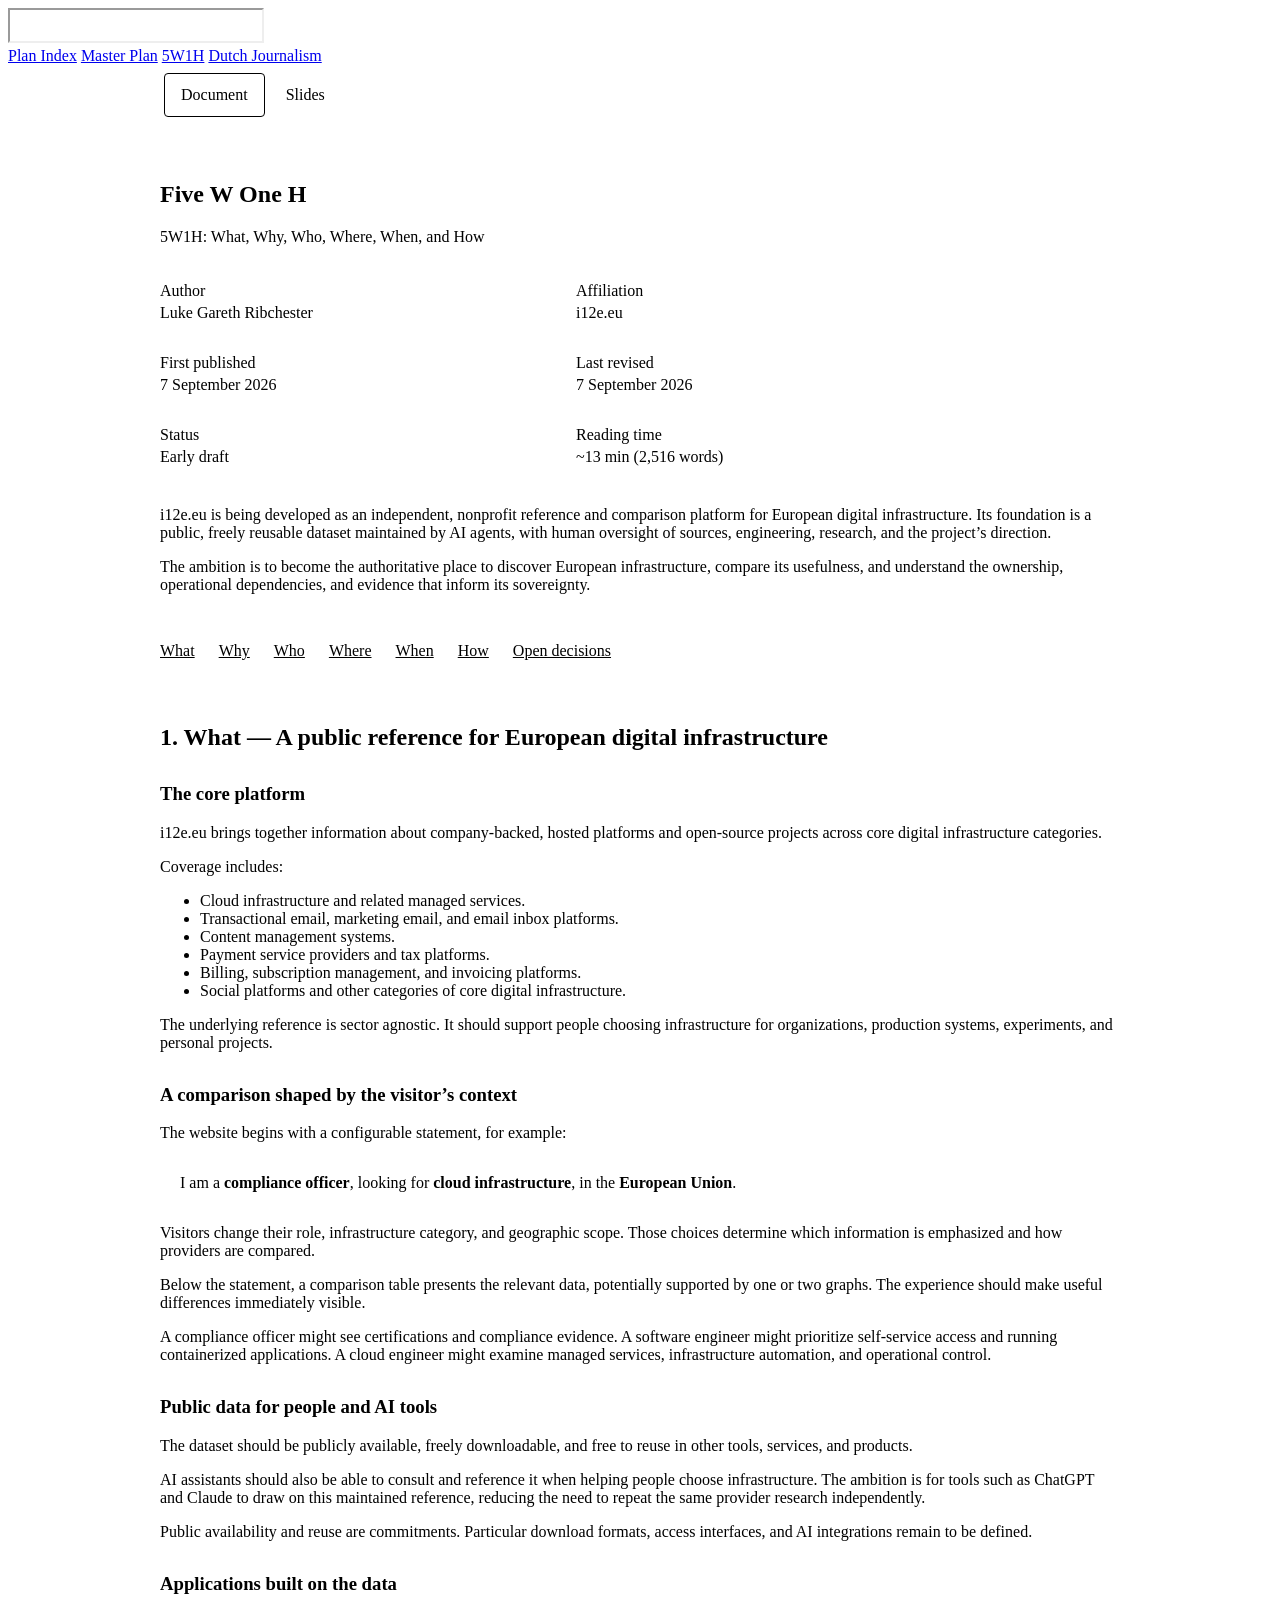
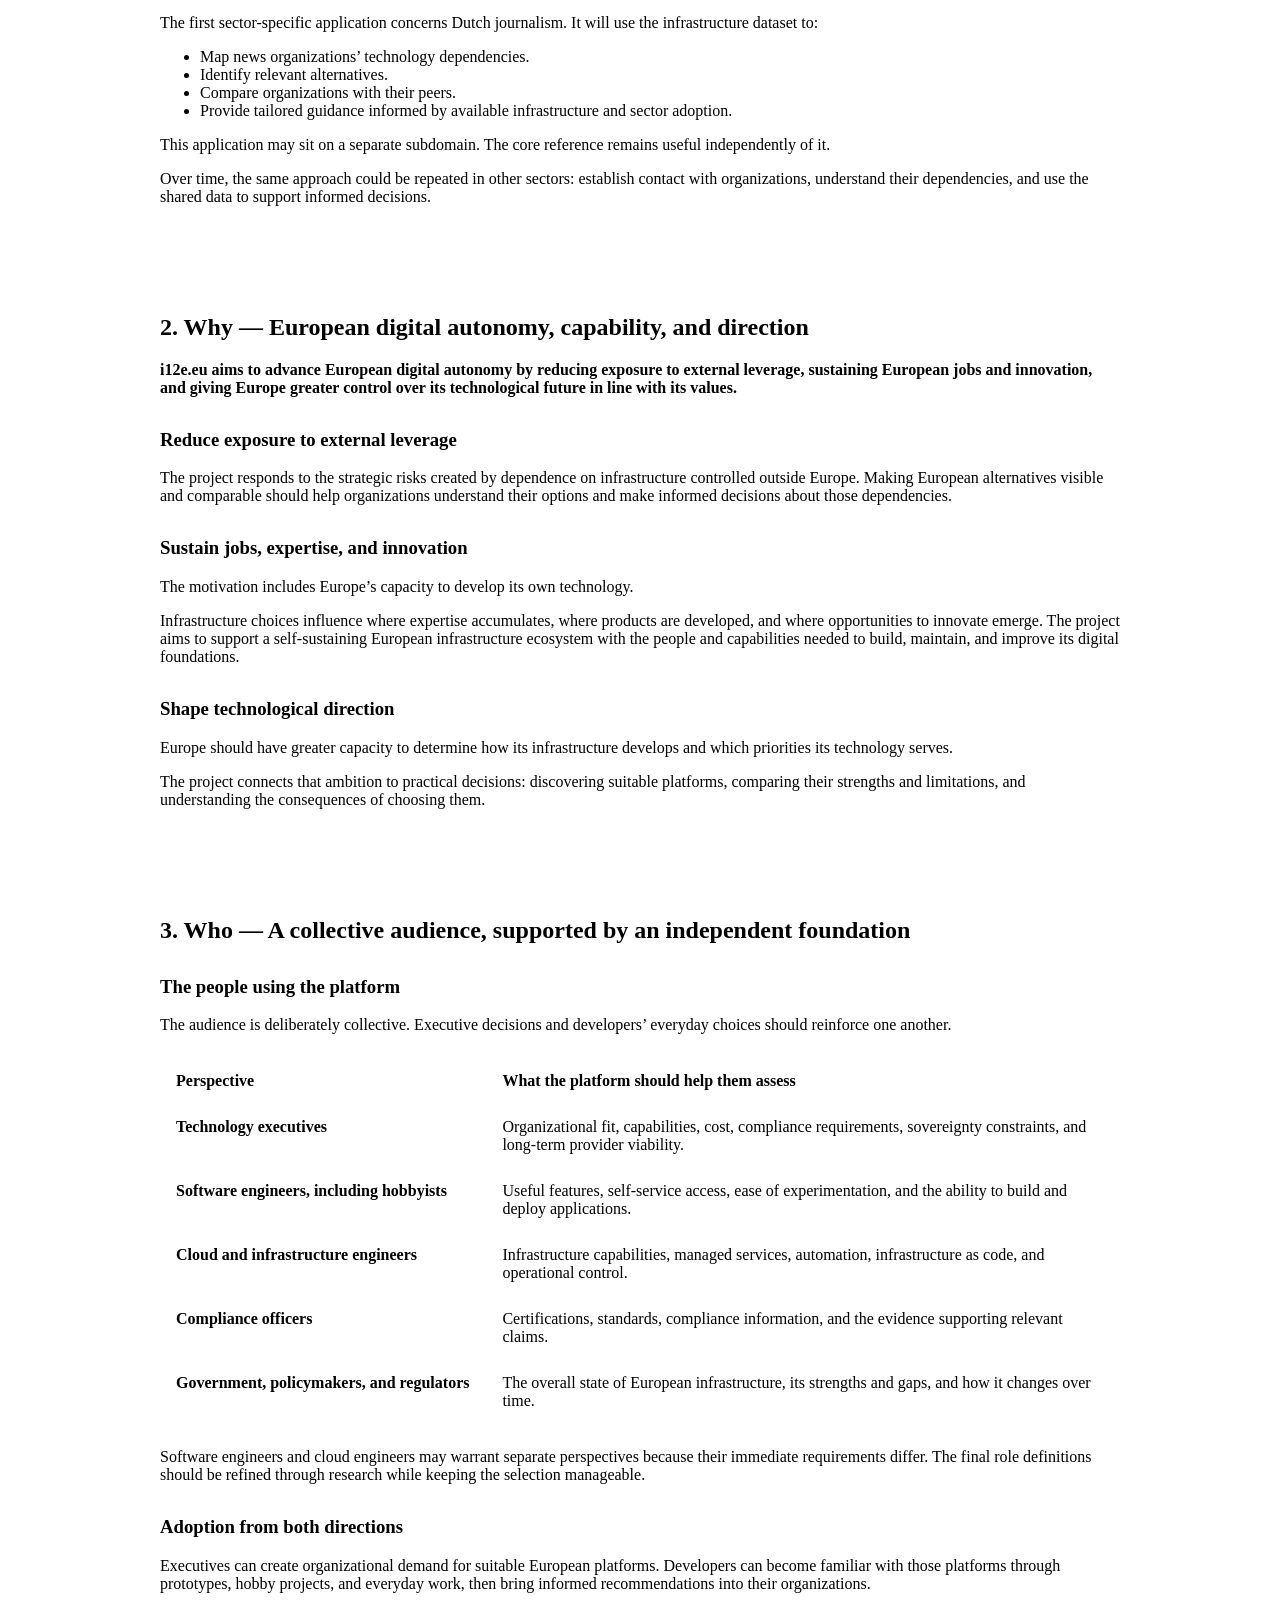
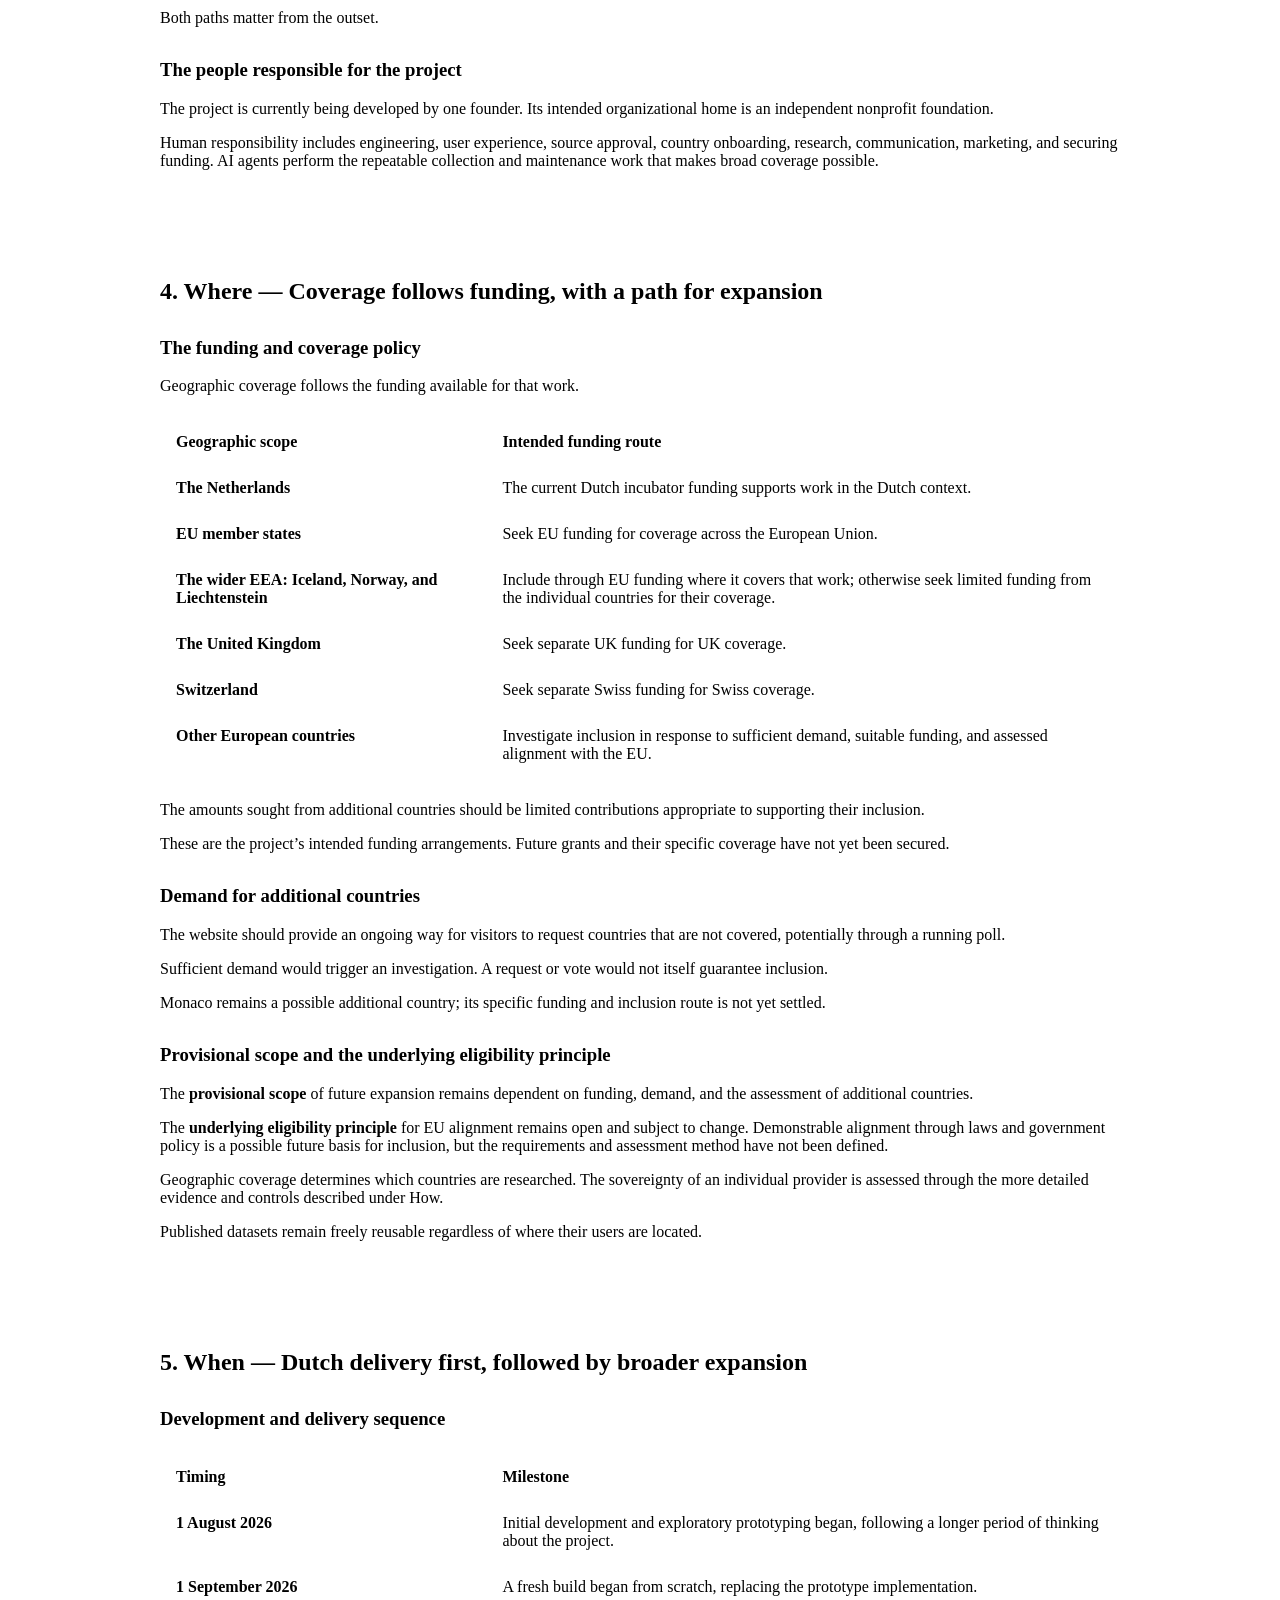
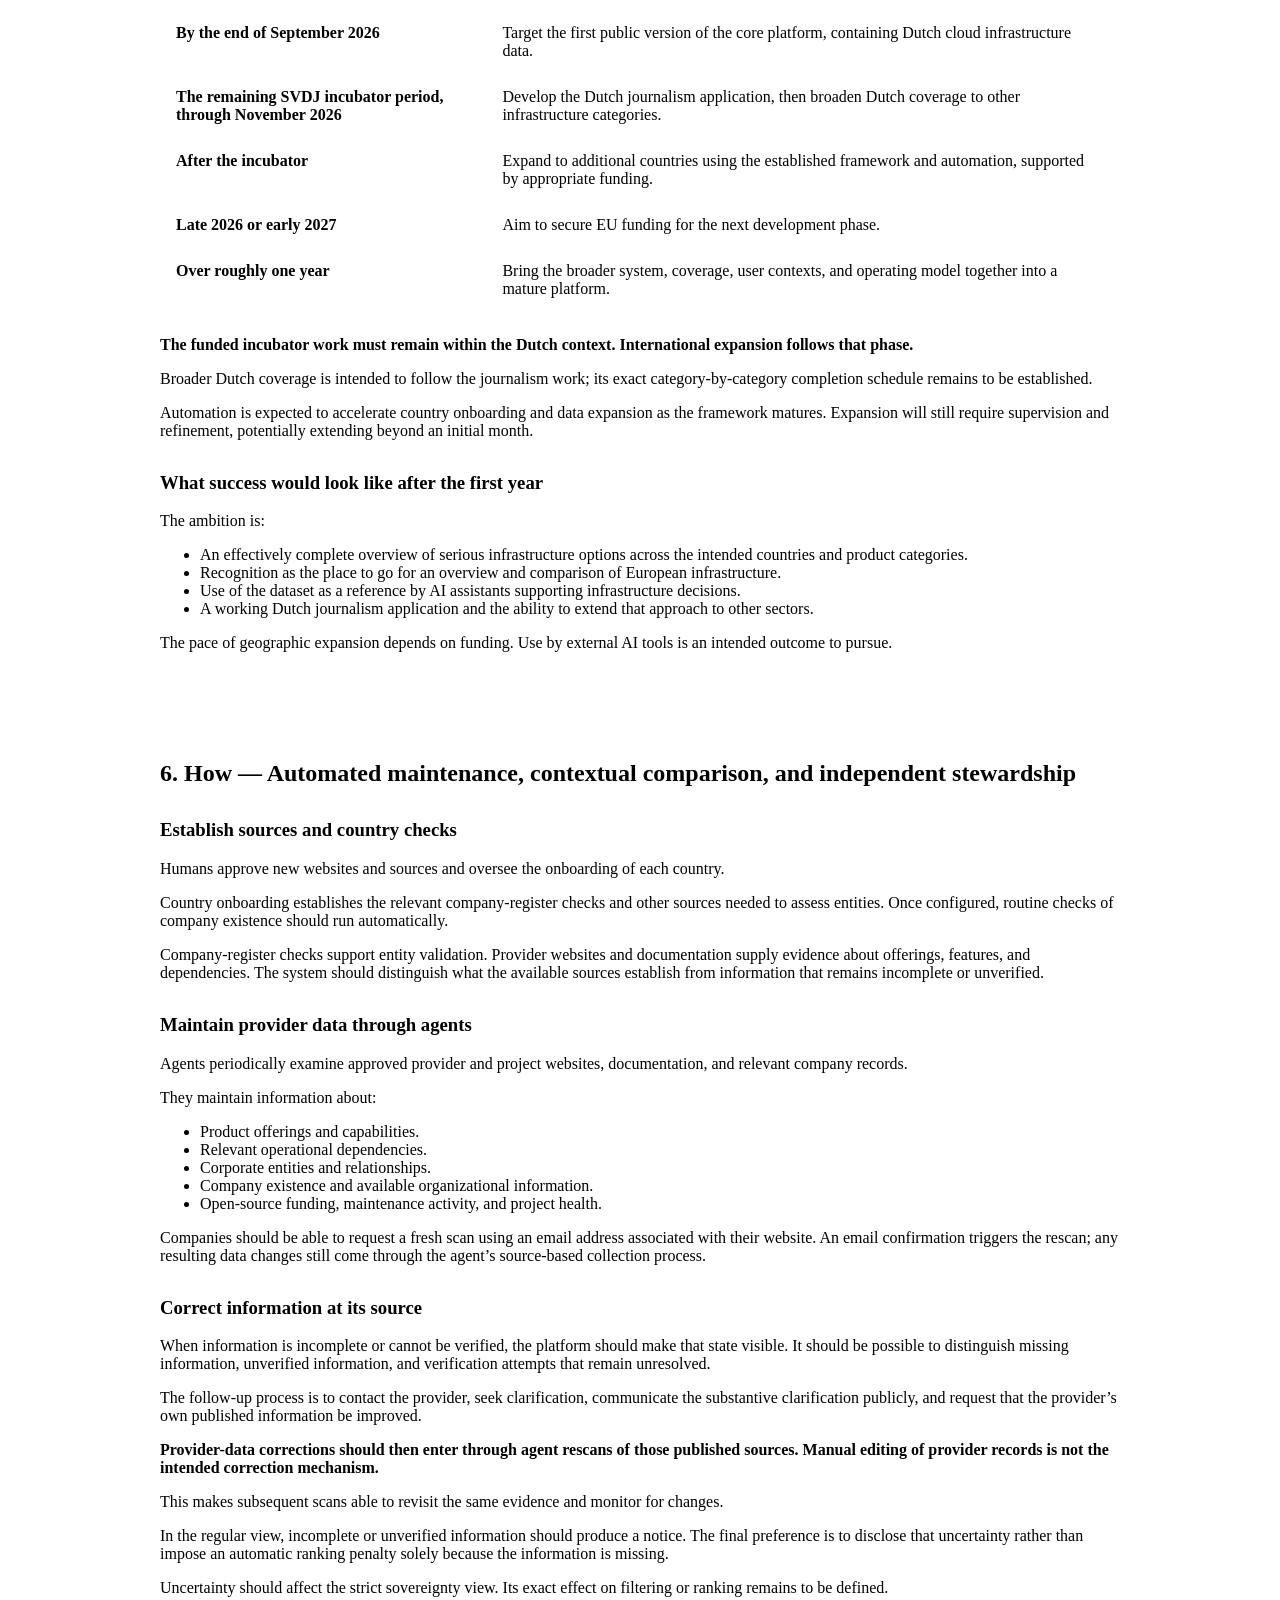
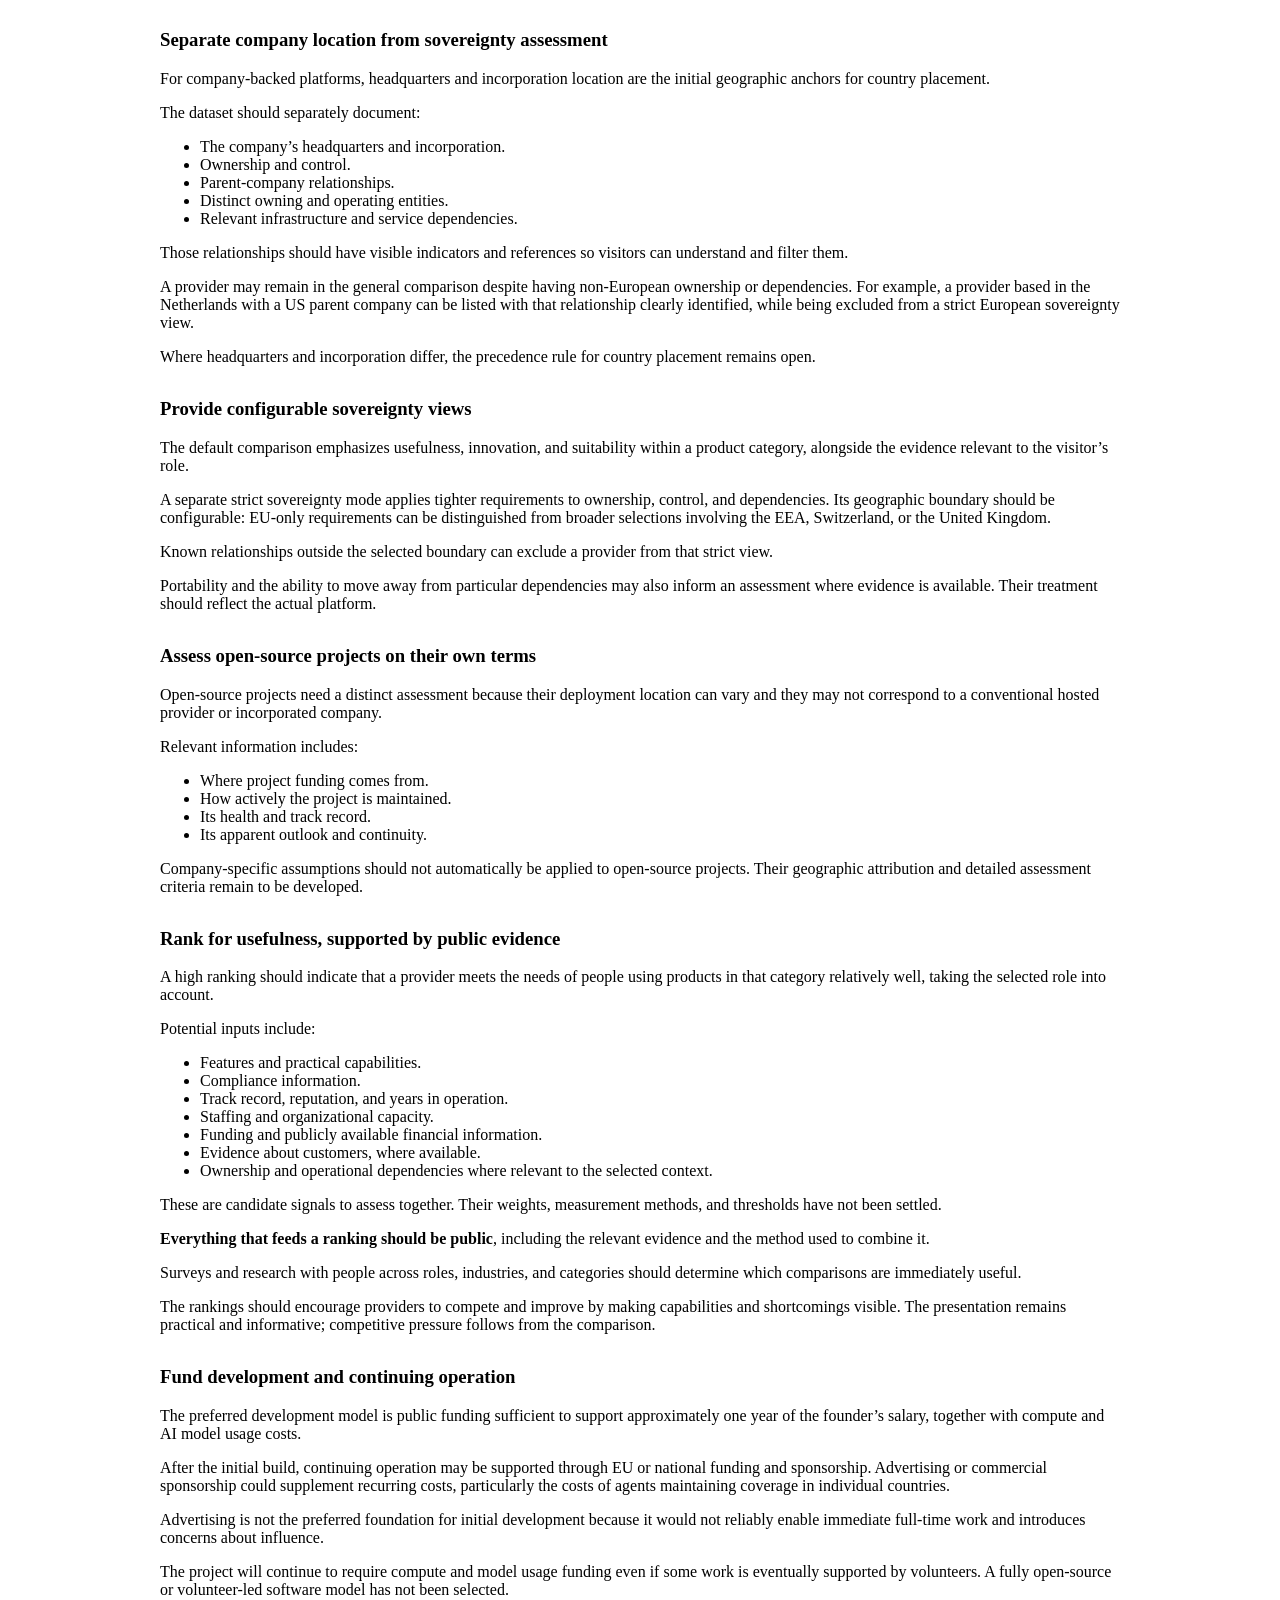
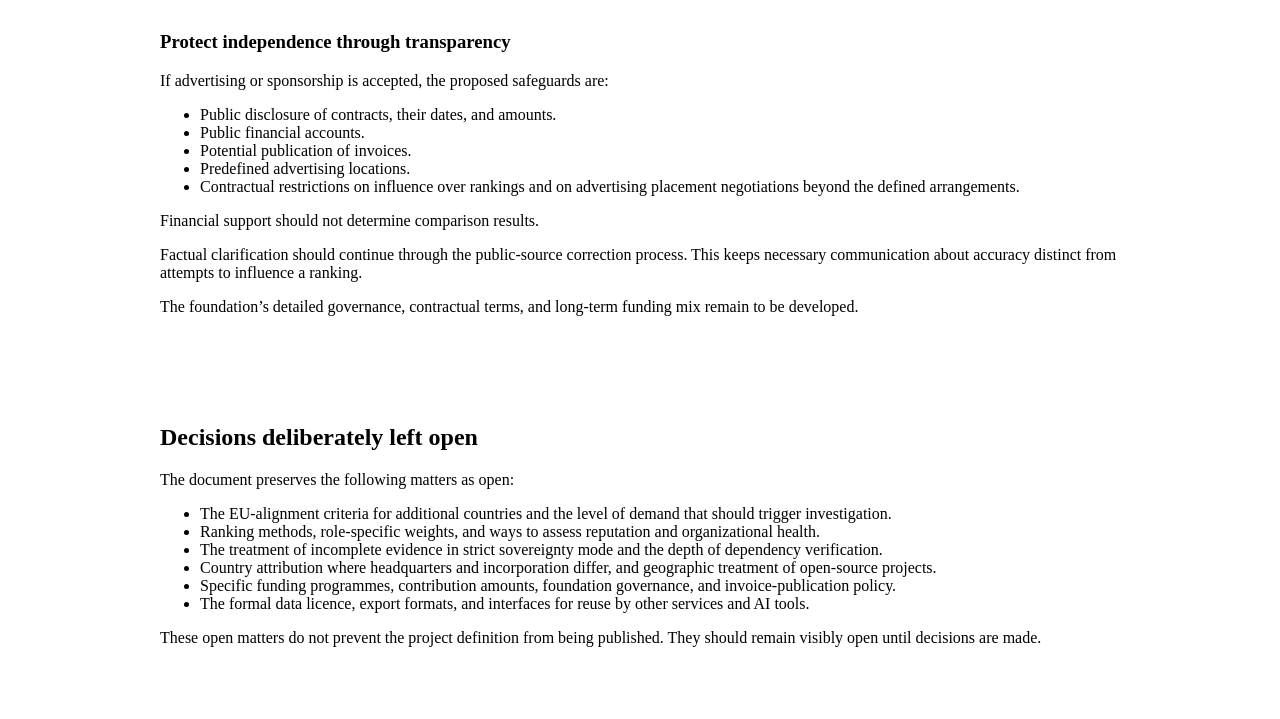
==== commit db715aac: "wip(plan): update documents Signed-off-by: Luke Gareth Ribchester <luke@luke.gr>" ====
--- a/5w1h.html
+++ b/5w1h.html
@@ -4,17 +4,17 @@
     <meta charset="utf-8"/>
     <script src="https://design.i12e.eu/assets/js/appearance.js"></script>
     <meta name="viewport" content="width=device-width, initial-scale=1"/>
-    <title>5W1H — i12e.eu / plan</title>
+    <title>i12e.eu / 5w1h</title>
     <link rel="preconnect" href="https://design.i12e.eu"/>
     <link rel="preconnect" href="https://fonts.googleapis.com"/>
     <link rel="preconnect" href="https://fonts.gstatic.com" crossorigin/>
     <link href="https://fonts.googleapis.com/css2?family=Roboto:ital,wght@0,400;0,600;0,700;1,400;1,700&amp;family=Roboto+Mono:wght@400&amp;display=swap"
           rel="stylesheet"/>
     <link rel="stylesheet" href="https://design.i12e.eu/assets/css/colours.css"/>
-    <link rel="stylesheet" href="https://design.i12e.eu/assets/css/typography.css?v=header-spacing-1"/>
+    <link rel="stylesheet" href="https://design.i12e.eu/assets/css/typography.css?v=css-type-1-logo-canvas-2"/>
     <link rel="stylesheet" href="./styles.css?v=header-spacing-1"/>
-    <script src="https://design.i12e.eu/assets/js/typography.js" defer></script>
     <script src="https://design.i12e.eu/assets/js/logo-appearance.js?v=header-logo-1" defer></script>
+    <script src="./reading-time.js" defer></script>
     <script src="./slides.js" defer></script>
 </head>
 <body>
@@ -72,6 +72,10 @@
                     <dt>Status</dt>
                     <dd class="document-status">Early draft</dd>
                 </div>
+                <div>
+                    <dt>Reading time</dt>
+                    <dd data-field="readingTime">~13 min (2,516 words)</dd>
+                </div>
             </dl>
             <p>i12e.eu is being developed as an independent, nonprofit reference and comparison platform for European
                 digital infrastructure. Its foundation is a public, freely reusable dataset maintained by AI agents,
@@ -554,6 +558,10 @@
                         <dt>Status</dt>
                         <dd class="document-status">Early draft</dd>
                     </div>
+                    <div>
+                        <dt>Reading time</dt>
+                        <dd data-field="readingTime">~5 min (836 words)</dd>
+                    </div>
                 </dl>
             </section>
             <section class="pitch-slide" data-slide role="group" aria-roledescription="slide" aria-label="2 of 13"
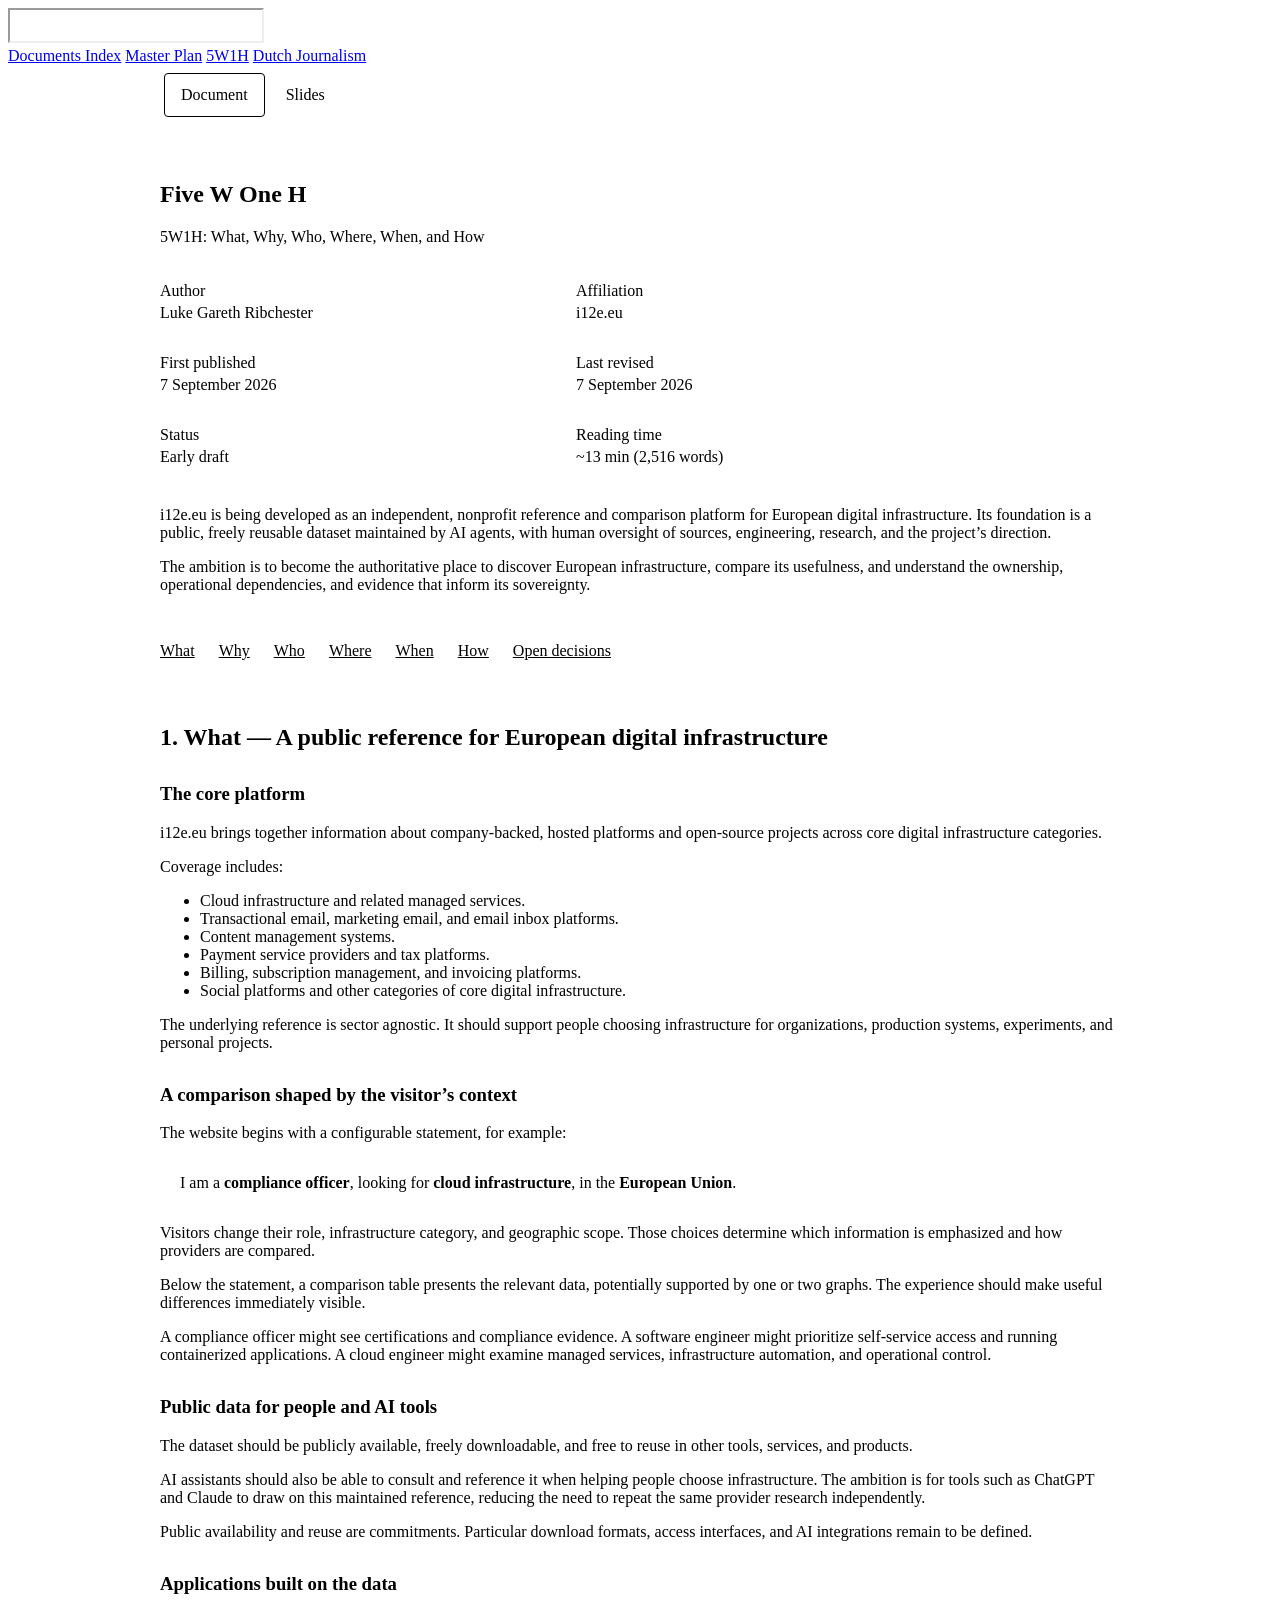
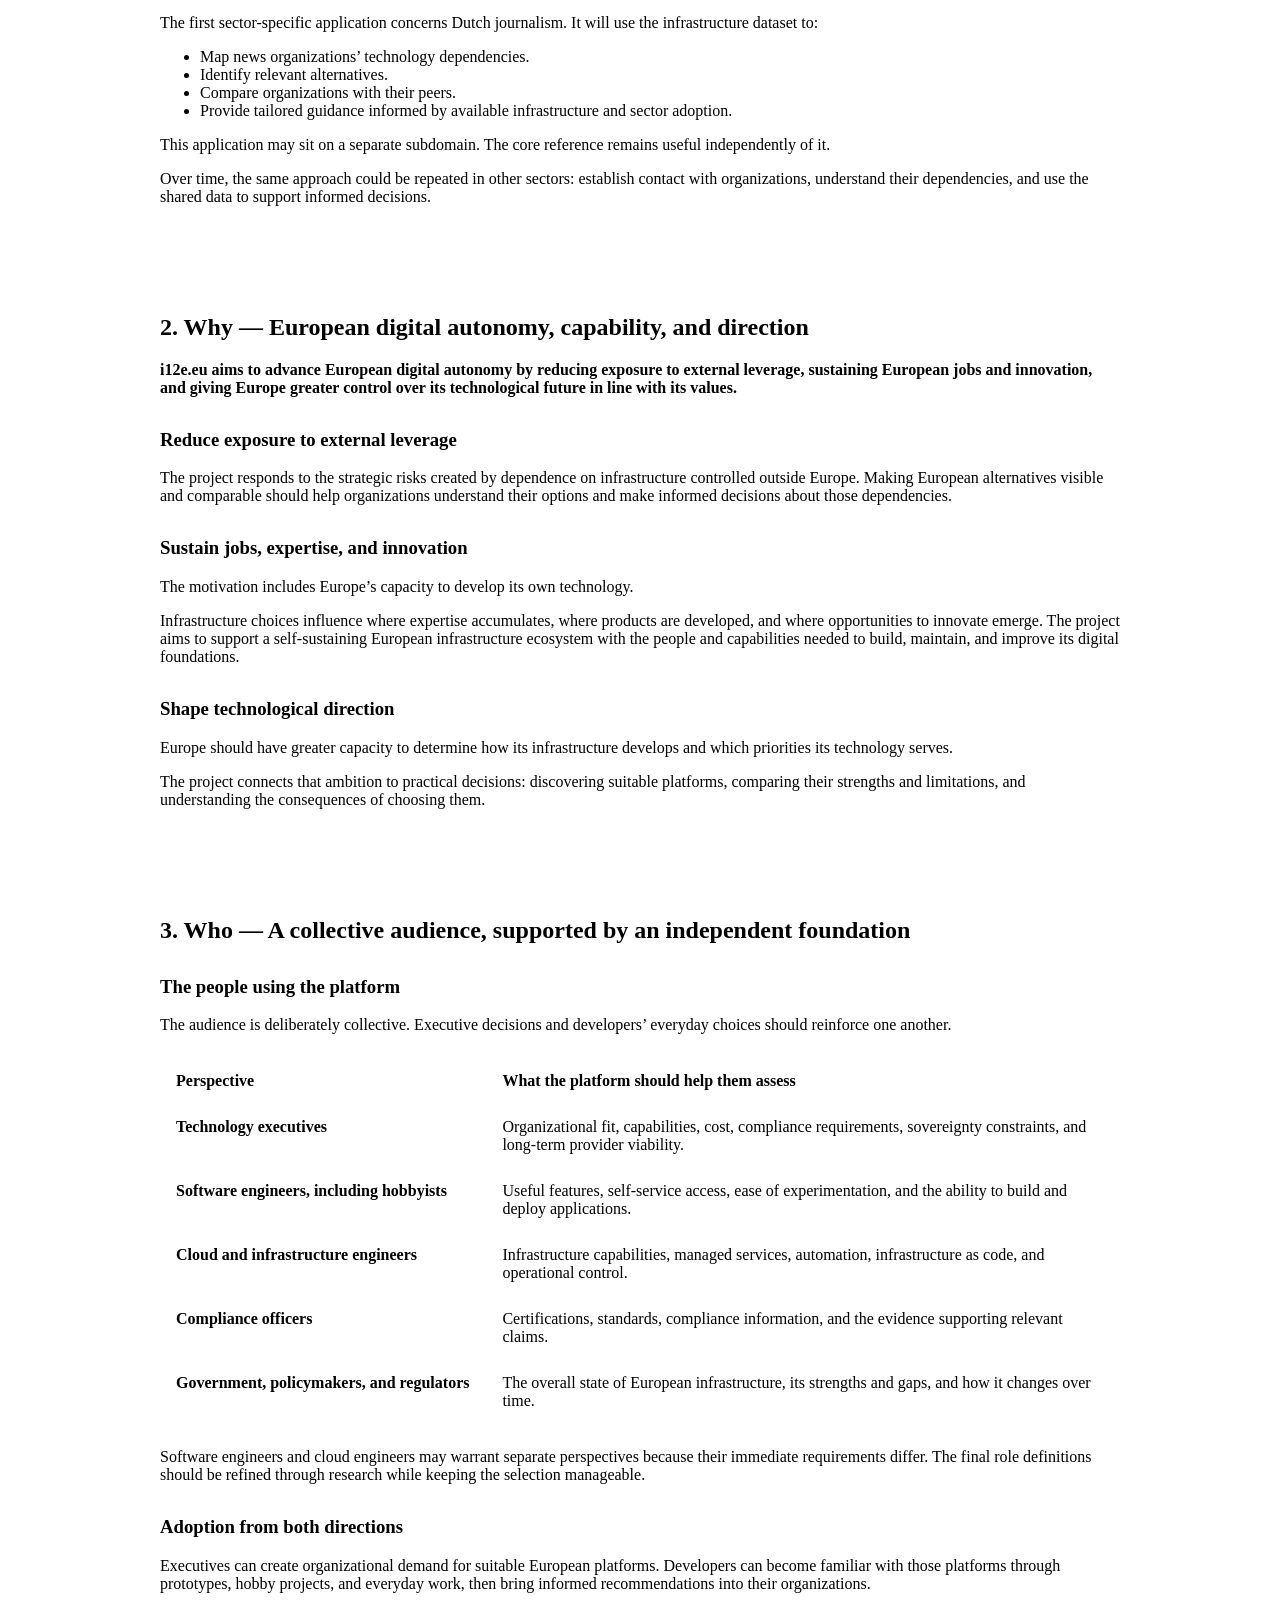
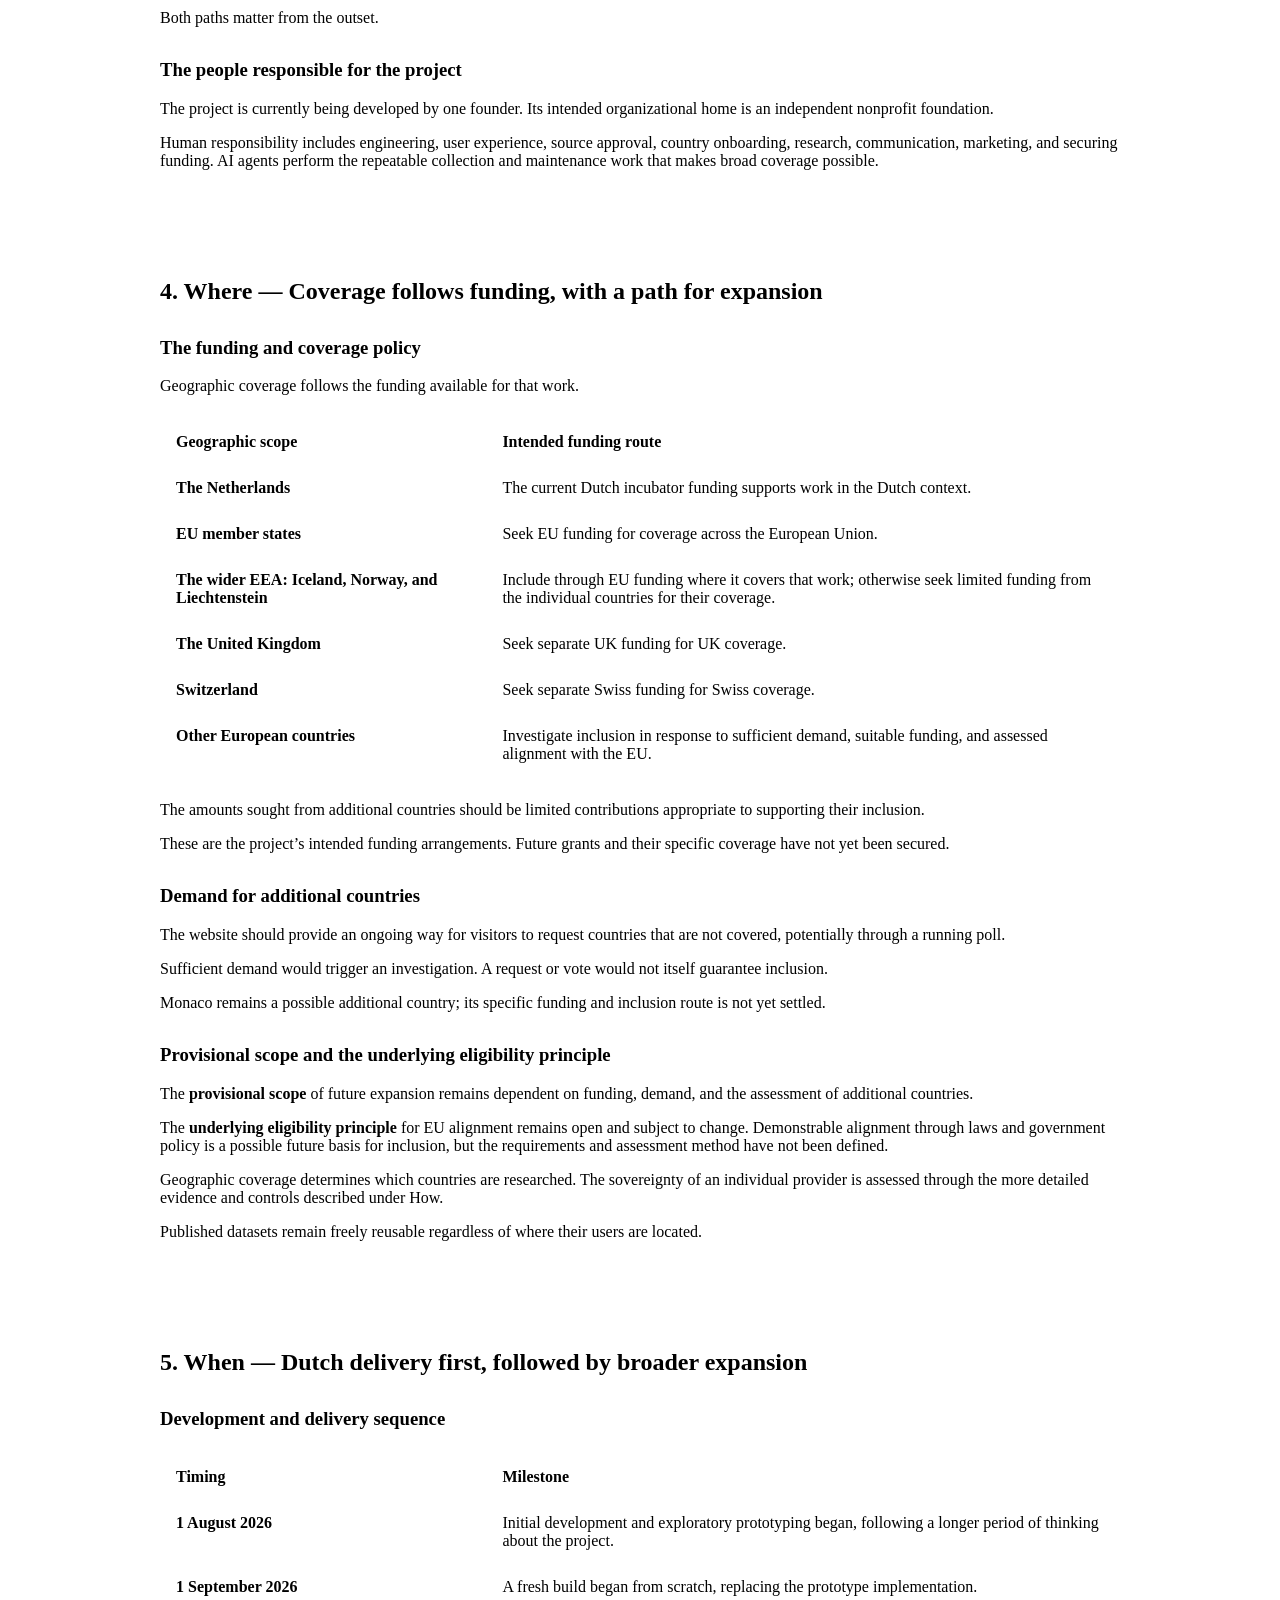
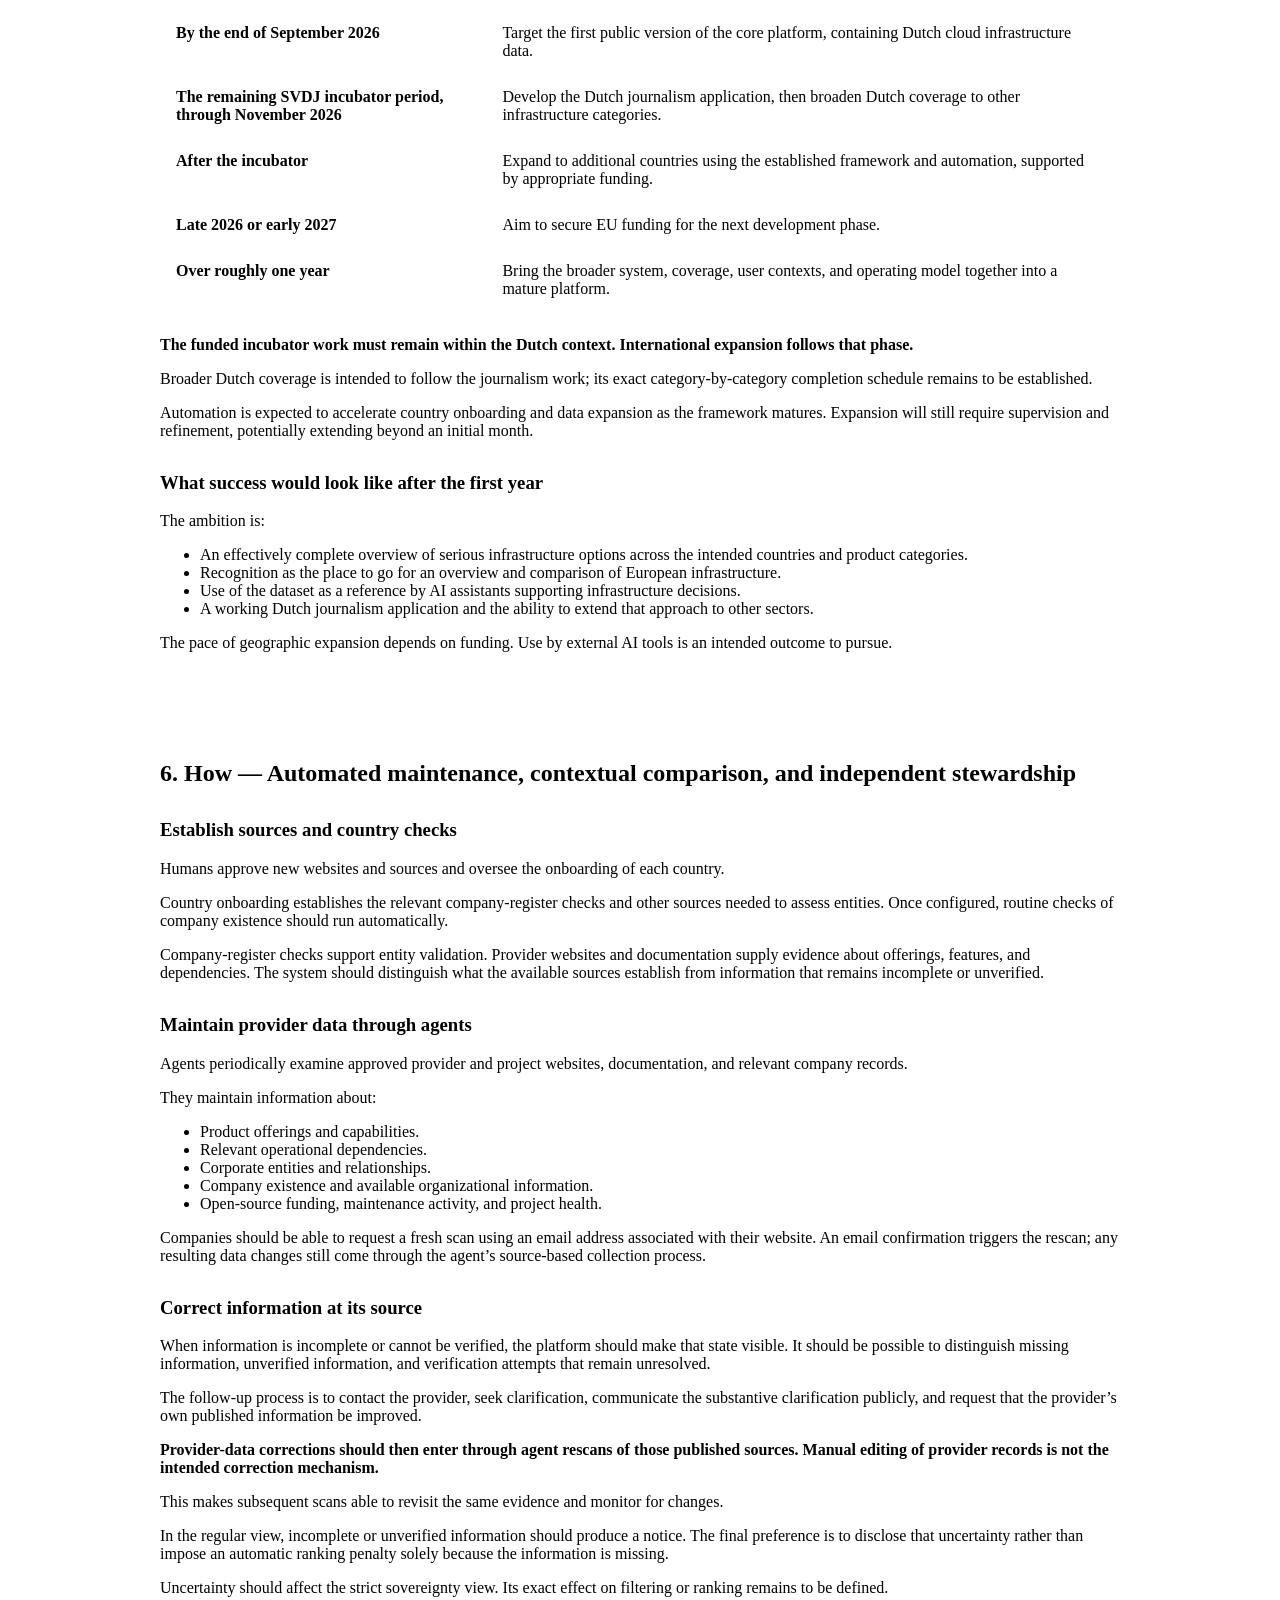
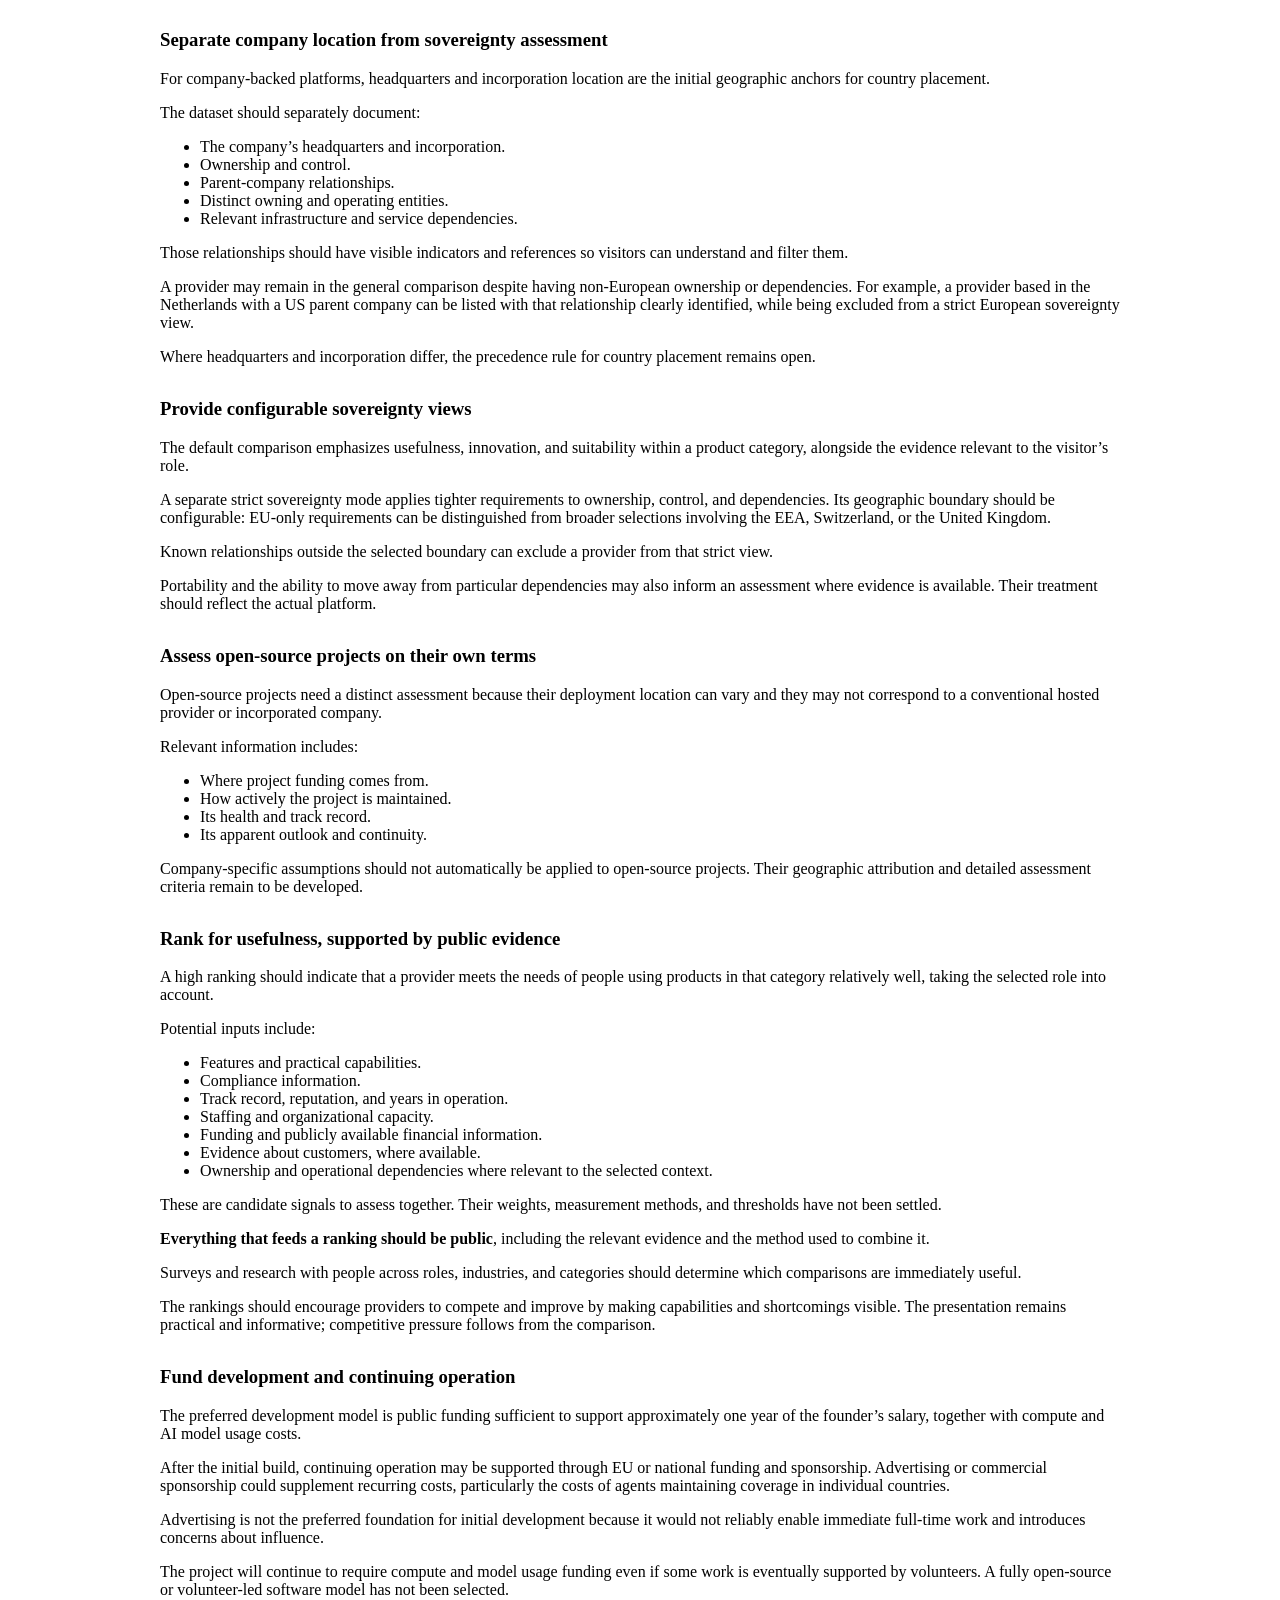
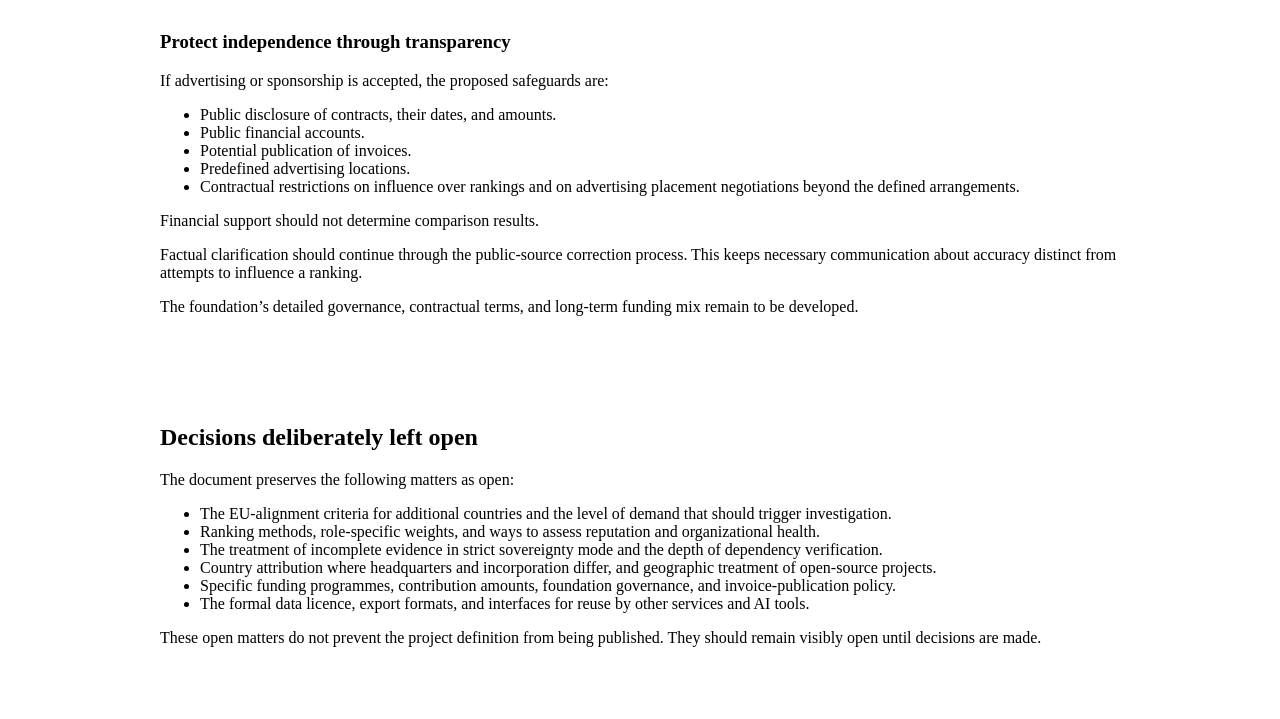
==== commit ab4f65aa: "wip(plan): update documents Signed-off-by: Luke Gareth Ribchester <luke@luke.gr>" ====
--- a/5w1h.html
+++ b/5w1h.html
@@ -2,7 +2,10 @@
 <html lang="en" data-type-scope="viewport" data-theme="light">
 <head>
     <meta charset="utf-8"/>
-    <script src="https://design.i12e.eu/assets/js/appearance.js"></script>
+    <meta name="color-scheme" content="light dark"/>
+    <script src="https://design.i12e.eu/assets/js/appearance.js?v=plan-appearance-1"
+            data-appearance-storage-key="i12e.plan.appearance"></script>
+    <script src="https://design.i12e.eu/assets/js/logo-appearance.js?v=logo-canvas-2"></script>
     <meta name="viewport" content="width=device-width, initial-scale=1"/>
     <title>i12e.eu / 5w1h</title>
     <link rel="preconnect" href="https://design.i12e.eu"/>
@@ -12,8 +15,7 @@
           rel="stylesheet"/>
     <link rel="stylesheet" href="https://design.i12e.eu/assets/css/colours.css"/>
     <link rel="stylesheet" href="https://design.i12e.eu/assets/css/typography.css?v=css-type-1-logo-canvas-2"/>
-    <link rel="stylesheet" href="./styles.css?v=header-spacing-1"/>
-    <script src="https://design.i12e.eu/assets/js/logo-appearance.js?v=header-logo-1" defer></script>
+    <link rel="stylesheet" href="./styles.css?v=plan-appearance-1"/>
     <script src="./reading-time.js" defer></script>
     <script src="./slides.js" defer></script>
 </head>
@@ -21,18 +23,35 @@
 <header class="page-header">
     <div class="brand">
         <iframe class="site-logo" data-logo-fit
-                src="https://design.i12e.eu/assets/images/logo.svg?variant=6&amp;autoplay=1&amp;v=header-logo-1"
+                src="https://design.i12e.eu/assets/images/logo.svg?variant=6&amp;autoplay=1&amp;v=logo-canvas-2"
                 title="Animated i12e.eu logotype"
                 width="256" height="35" tabindex="-1" aria-hidden="true"></iframe>
-        <a class="brand-link" href="./index.html" aria-label="i12e.eu — Plan Index"></a>
+        <a class="brand-link" href="./index.html" aria-label="i12e.eu — Documents Index"></a>
     </div>
-    <nav class="page-nav" aria-label="Main navigation">
-        <a href="./index.html">Plan Index</a>
-        <a href="./master-plan.html">Master Plan</a>
-        <a href="./5w1h.html" aria-current="page">5W1H</a>
-        <a href="./dutch-journalism.html">Dutch Journalism</a>
-    </nav>
+    <div class="page-tools">
+        <nav class="page-nav" aria-label="Main navigation">
+            <a href="./index.html">Documents Index</a>
+            <a href="./master-plan.html">Master Plan</a>
+            <a href="./5w1h.html" aria-current="page">5W1H</a>
+            <a href="./dutch-journalism.html">Dutch Journalism</a>
+        </nav>
+        <div class="theme-control" hidden>
+            <label for="page-appearance">Appearance</label>
+            <select id="page-appearance" autocomplete="off">
+                <option value="light" selected>Light</option>
+                <option value="dark">Dark</option>
+            </select>
+        </div>
+    </div>
 </header>
+<script>
+  (() => {
+    const appearance = document.getElementById("page-appearance");
+    if (!appearance || typeof window.i12eAppearance?.bind !== "function") return;
+    window.i12eAppearance.bind(appearance);
+    appearance.closest(".theme-control").hidden = false;
+  })();
+</script>
 <main class="five-w-one-h">
     <div class="view-toolbar" id="view-toolbar" hidden>
         <div class="view-switch" role="group" aria-label="5W1H format">
@@ -528,7 +547,7 @@
             <section class="pitch-slide pitch-cover" data-slide role="group" aria-roledescription="slide"
                      aria-label="1 of 13" tabindex="-1">
                 <iframe class="cover-logo" data-logo-fit
-                        src="https://design.i12e.eu/assets/images/logo.svg?variant=6&amp;autoplay=1&amp;v=padding-free-1"
+                        src="https://design.i12e.eu/assets/images/logo.svg?variant=6&amp;autoplay=1&amp;v=logo-canvas-2"
                         title="Looping i12e.eu logotype"
                         width="352" height="48" loading="lazy" tabindex="-1"></iframe>
                 <h1>Five W One H</h1>
--- a/styles.css
+++ b/styles.css
@@ -682,6 +682,10 @@
 }
 
 @media print {
+    .page-header .theme-control {
+        display: none !important;
+    }
+
     .view-toolbar, .pitch-deck {
         display: none !important;
     }
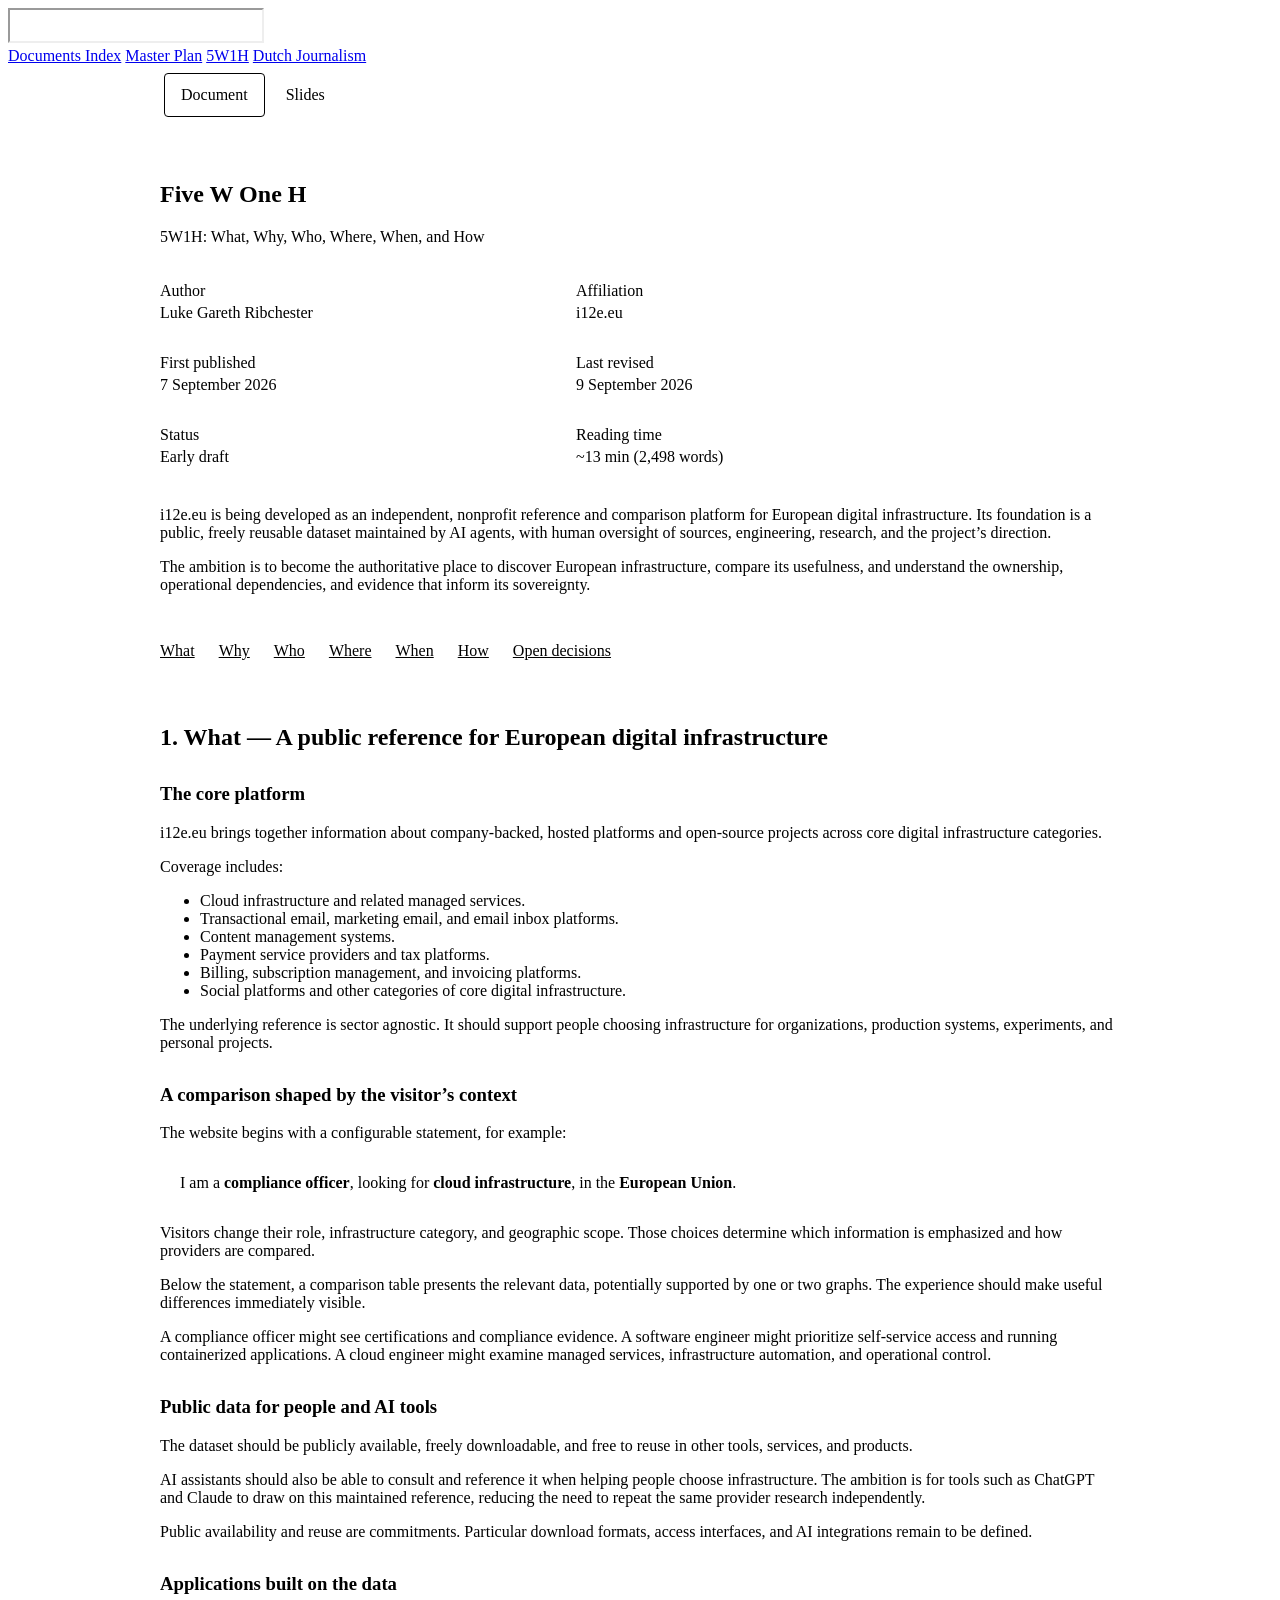
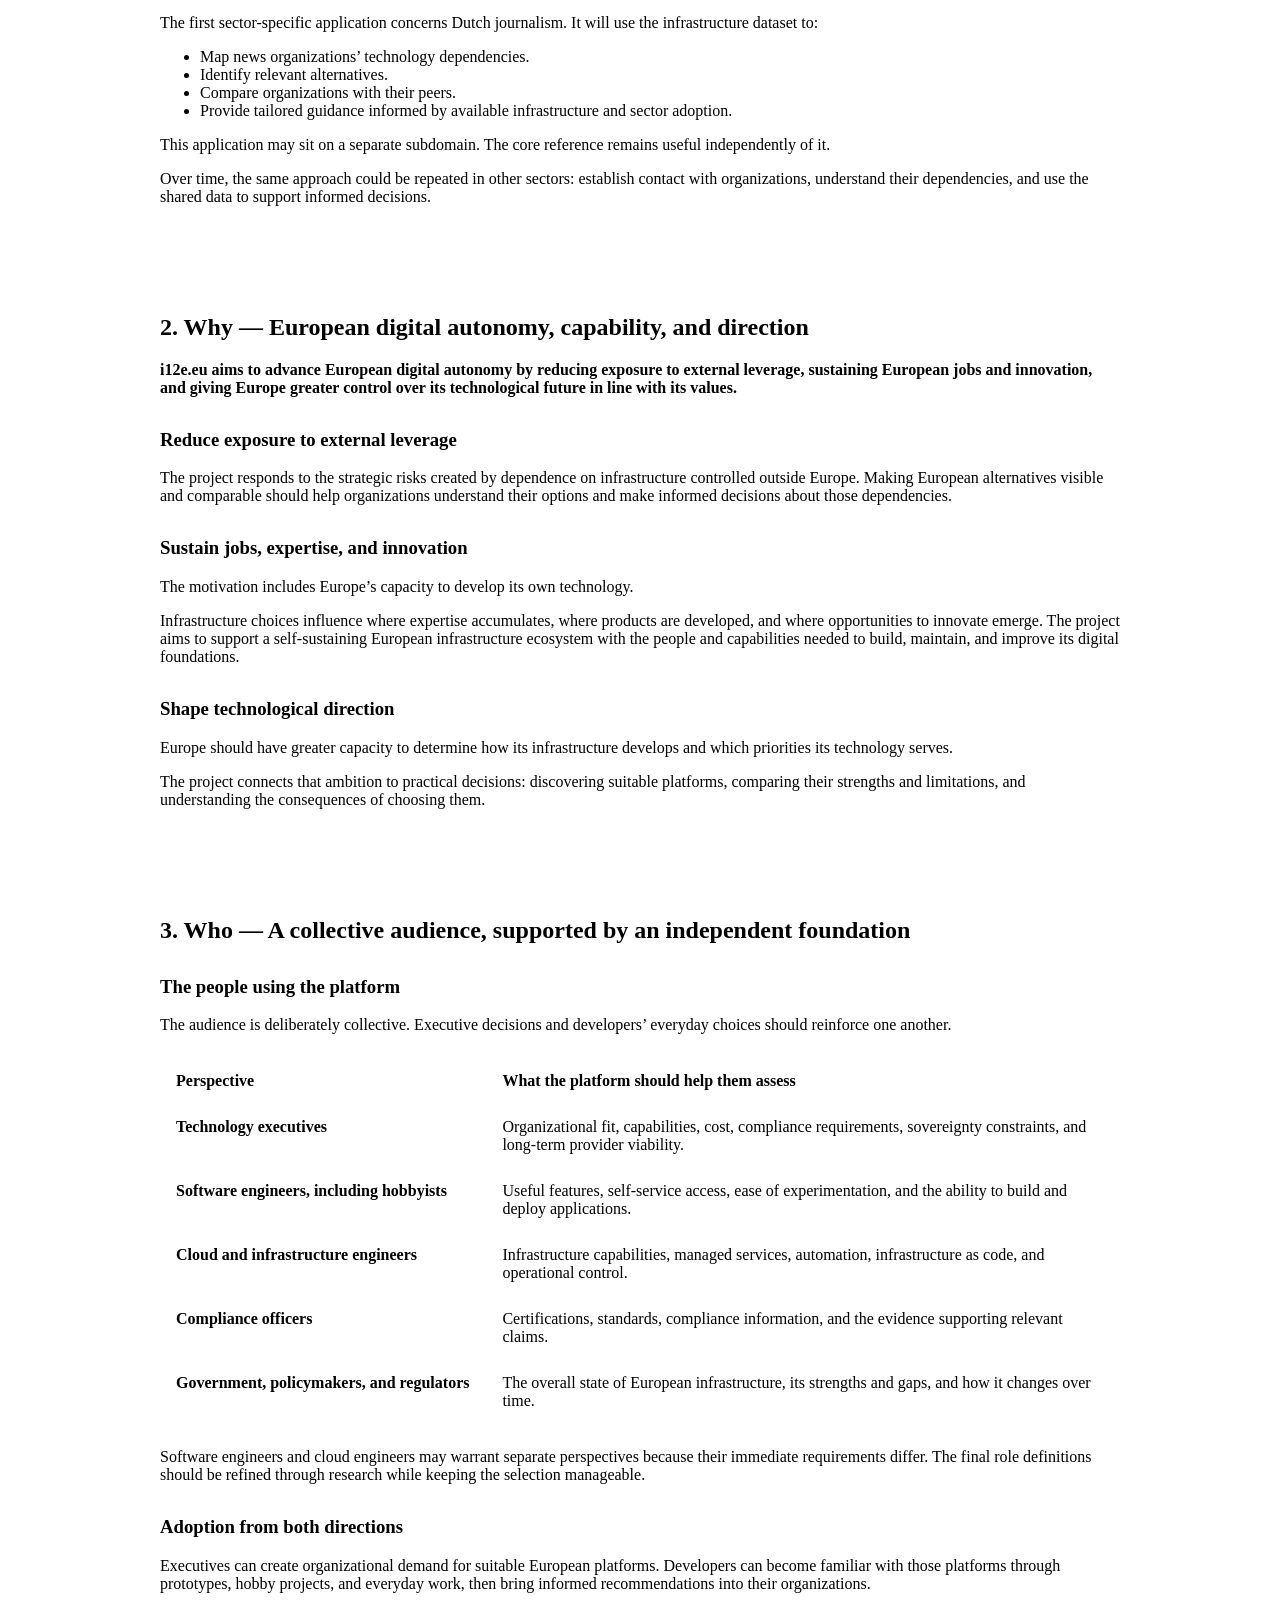
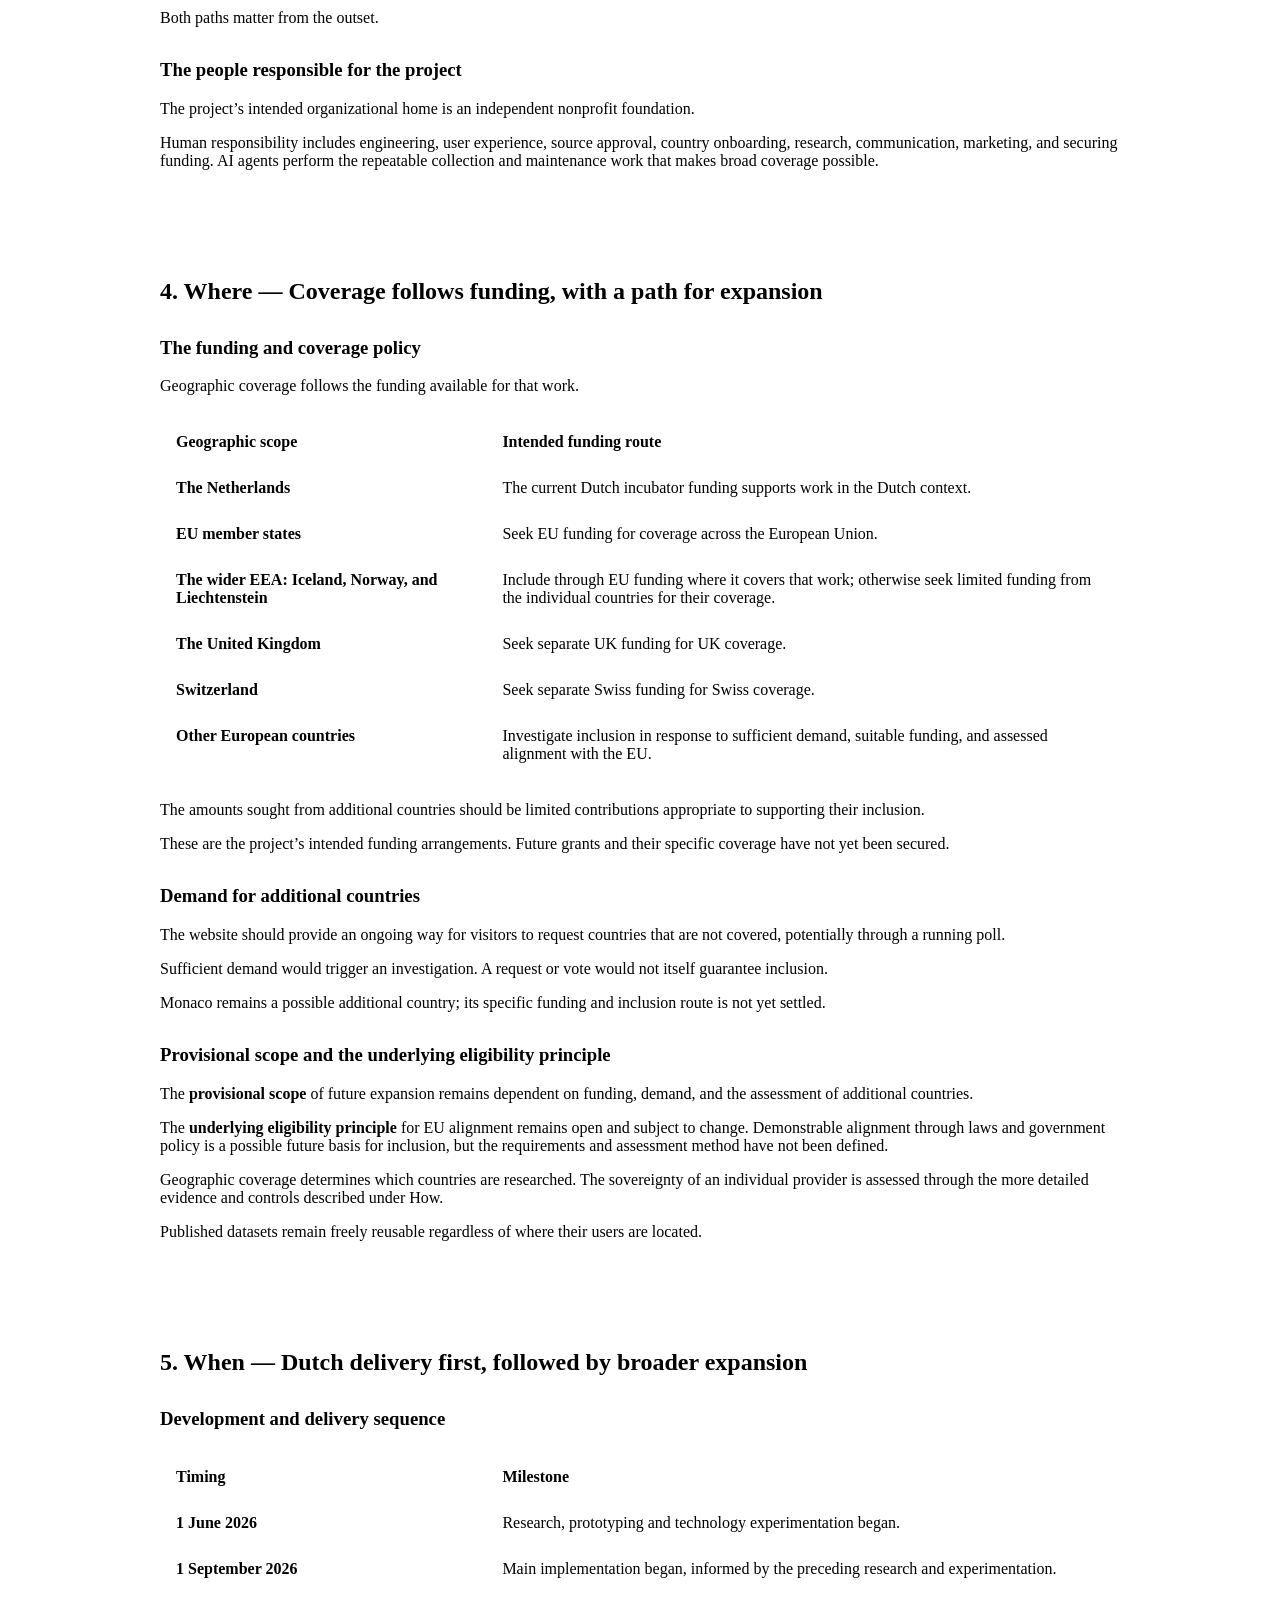
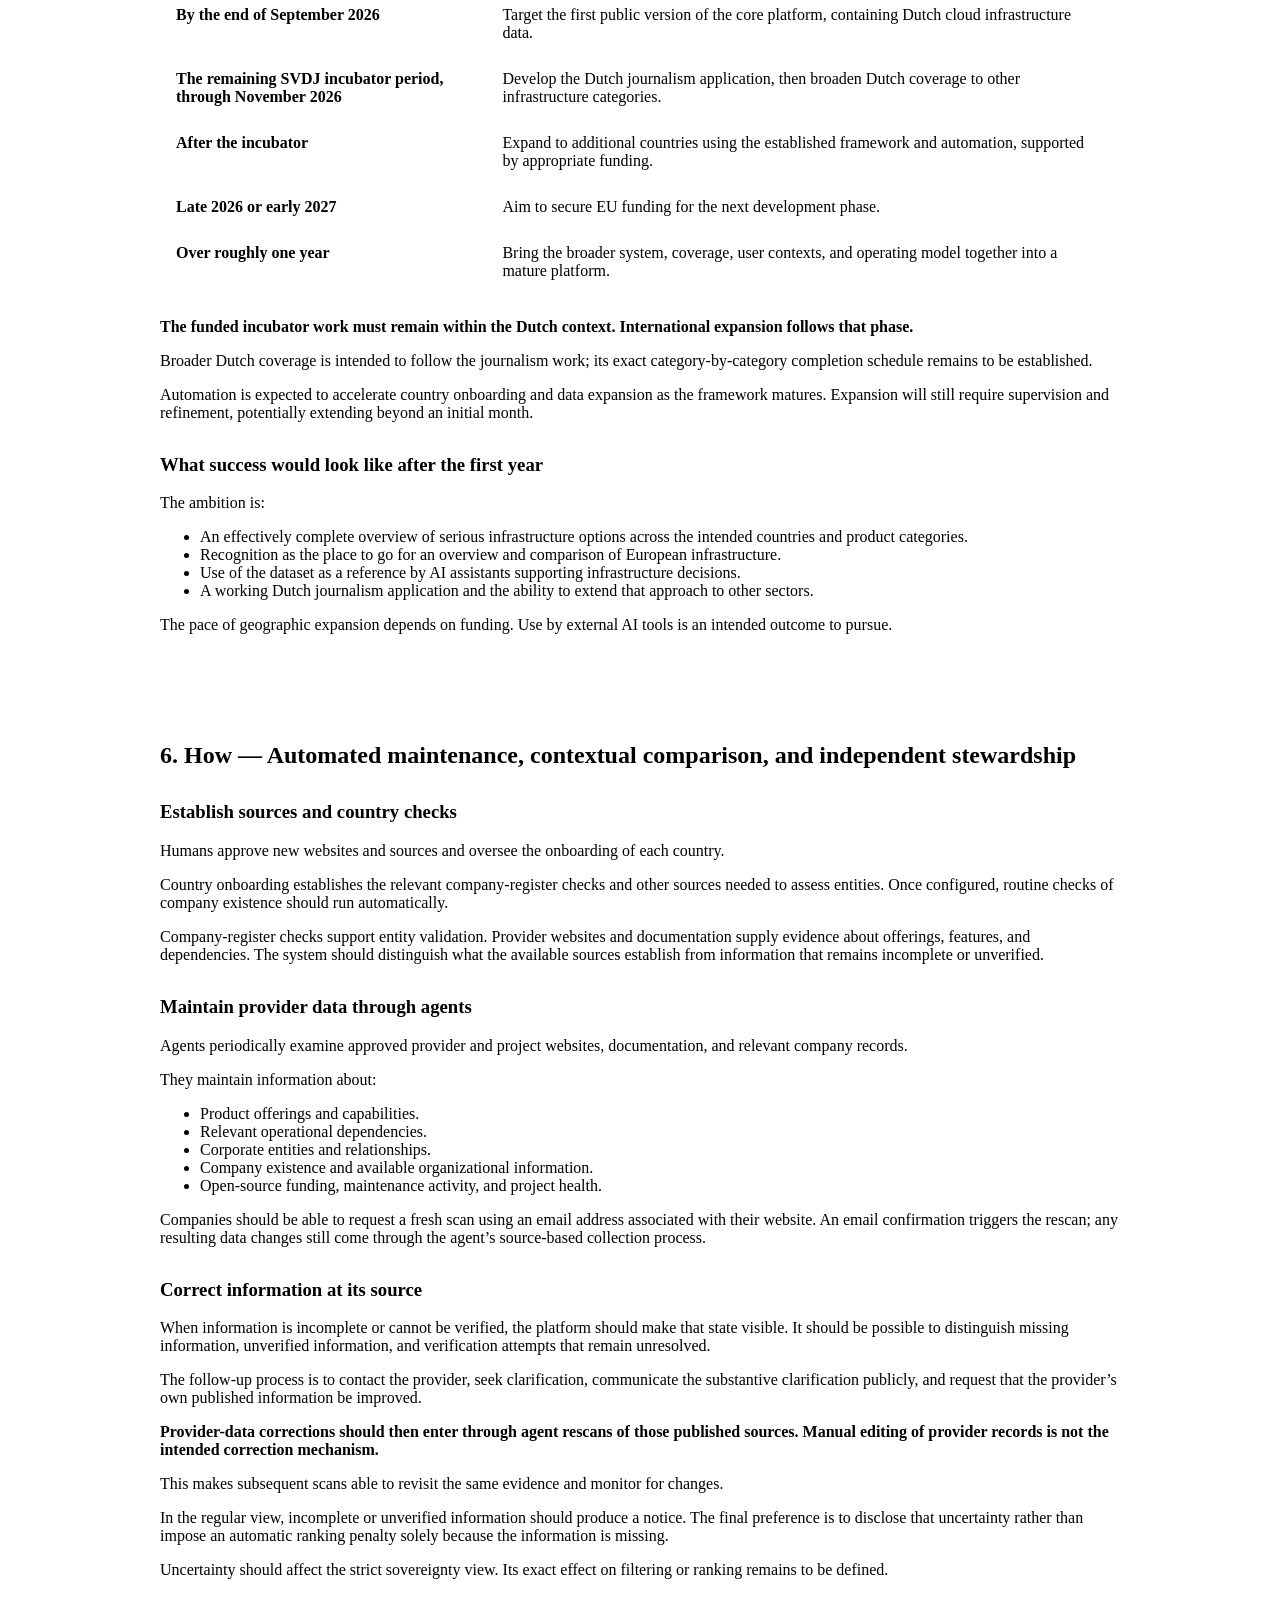
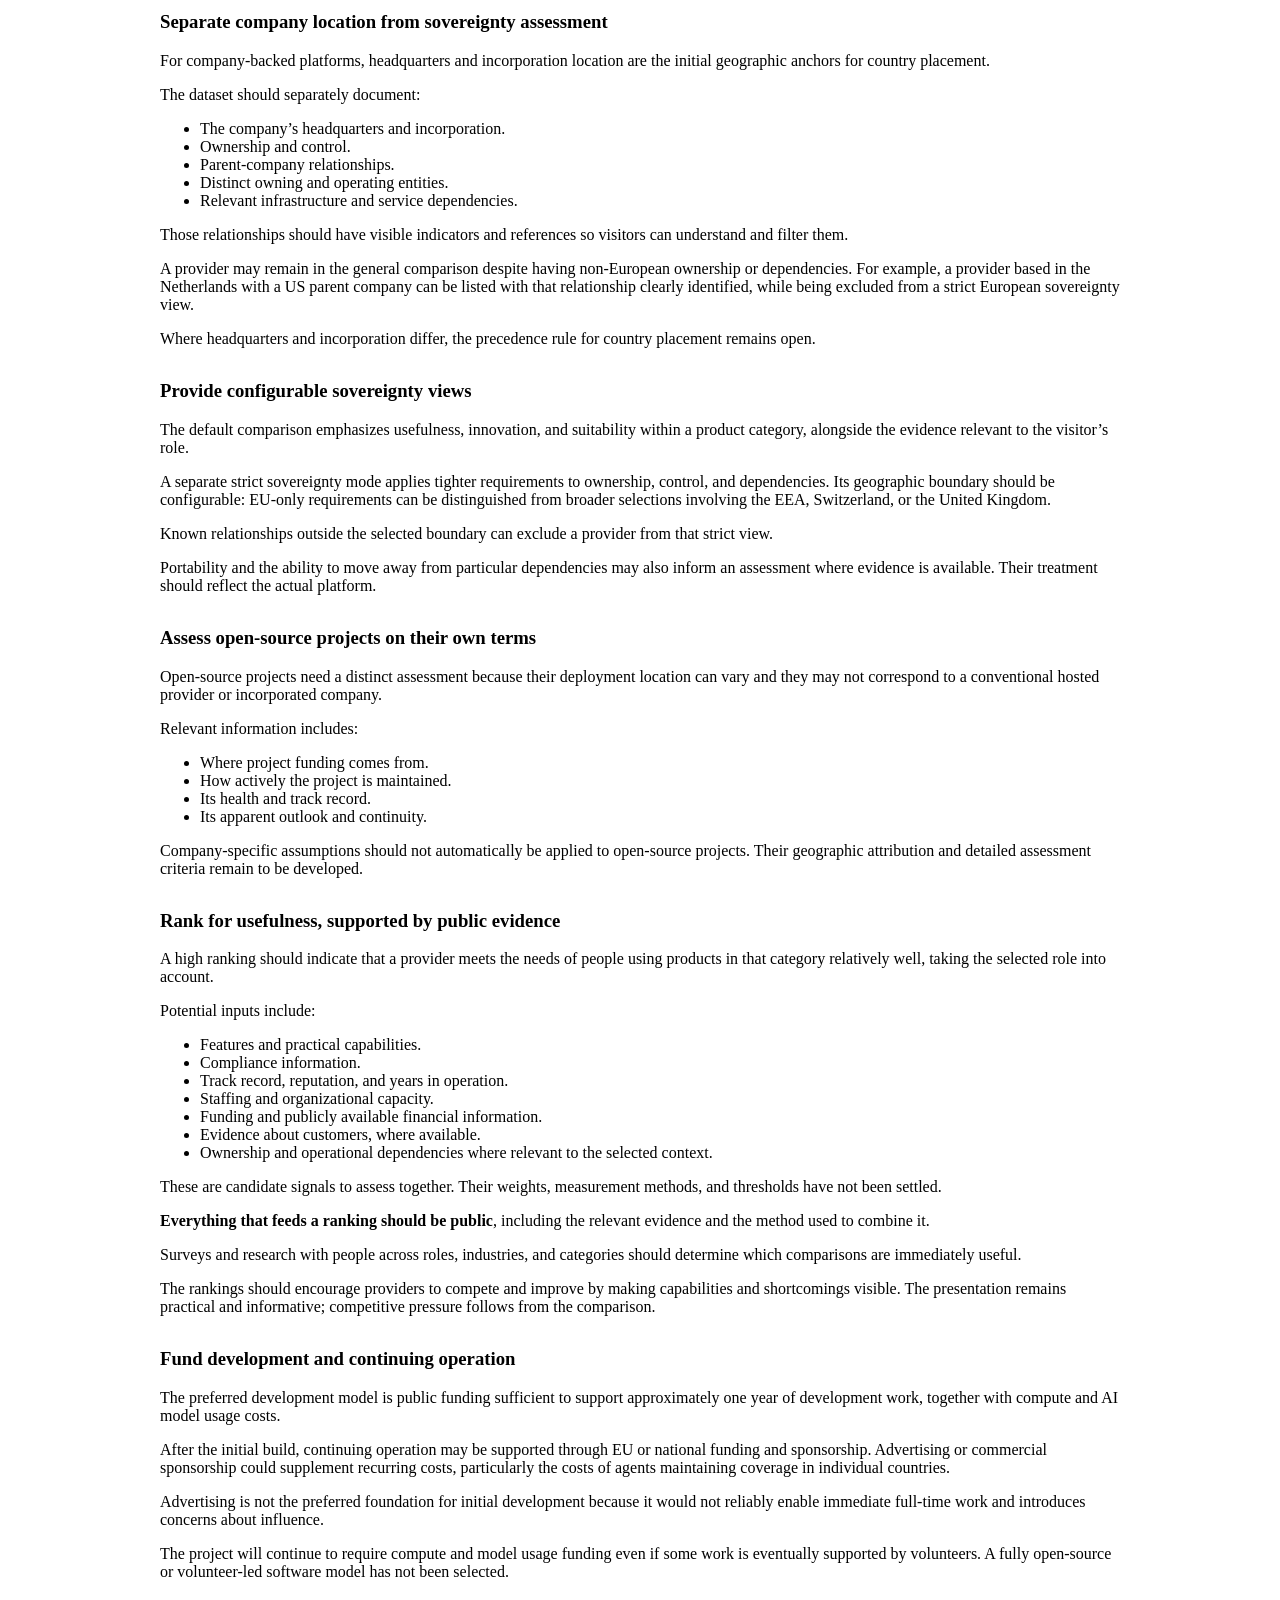
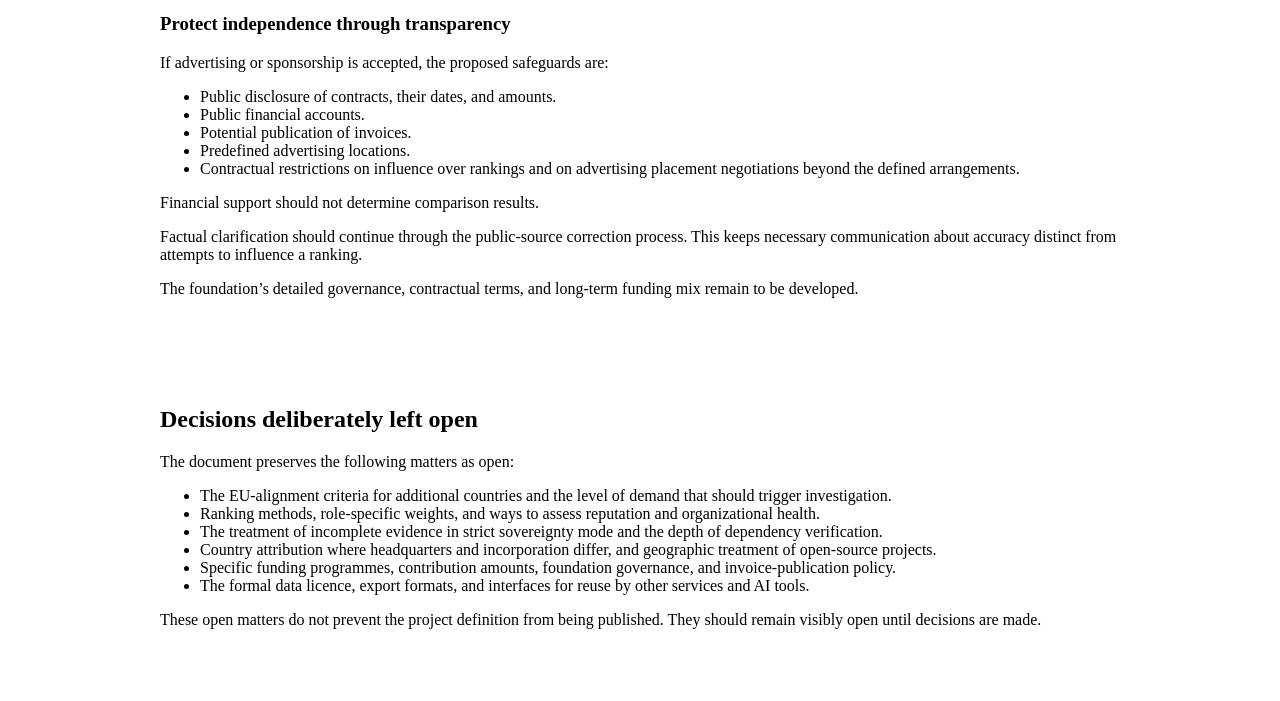
==== commit 98b736fd: "wip(plan): update documents Signed-off-by: Luke Gareth Ribchester <luke@luke.gr>" ====
--- a/5w1h.html
+++ b/5w1h.html
@@ -5,7 +5,7 @@
     <meta name="color-scheme" content="light dark"/>
     <script src="https://design.i12e.eu/assets/js/appearance.js?v=plan-appearance-1"
             data-appearance-storage-key="i12e.plan.appearance"></script>
-    <script src="https://design.i12e.eu/assets/js/logo-appearance.js?v=logo-canvas-2"></script>
+    <script src="https://design.i12e.eu/assets/js/logo-appearance.js?v=logo-once-1"></script>
     <meta name="viewport" content="width=device-width, initial-scale=1"/>
     <title>i12e.eu / 5w1h</title>
     <link rel="preconnect" href="https://design.i12e.eu"/>
@@ -22,8 +22,8 @@
 <body>
 <header class="page-header">
     <div class="brand">
-        <iframe class="site-logo" data-logo-fit
-                src="https://design.i12e.eu/assets/images/logo.svg?variant=6&amp;autoplay=1&amp;v=logo-canvas-2"
+        <iframe data-logo-play-once class="site-logo" data-logo-fit
+                src="https://design.i12e.eu/assets/images/logo.svg?variant=6&amp;autoplay=0&amp;v=logo-canvas-2"
                 title="Animated i12e.eu logotype"
                 width="256" height="35" tabindex="-1" aria-hidden="true"></iframe>
         <a class="brand-link" href="./index.html" aria-label="i12e.eu — Documents Index"></a>
@@ -84,7 +84,7 @@
                 <div>
                     <dt>Last revised</dt>
                     <dd>
-                        <time datetime="2026-09-07">7 September 2026</time>
+                        <time datetime="2026-09-09">9 September 2026</time>
                     </dd>
                 </div>
                 <div>
@@ -93,7 +93,7 @@
                 </div>
                 <div>
                     <dt>Reading time</dt>
-                    <dd data-field="readingTime">~13 min (2,516 words)</dd>
+                    <dd data-field="readingTime">~13 min (2,498 words)</dd>
                 </div>
             </dl>
             <p>i12e.eu is being developed as an independent, nonprofit reference and comparison platform for European
@@ -240,8 +240,7 @@
                     informed recommendations into their organizations.</p>
                 <p>Both paths matter from the outset.</p>
                 <h3 id="the-people-responsible-for-the-project">The people responsible for the project</h3>
-                <p>The project is currently being developed by one founder. Its intended organizational home is an
-                    independent nonprofit foundation.</p>
+                <p>The project’s intended organizational home is an independent nonprofit foundation.</p>
                 <p>Human responsibility includes engineering, user experience, source approval, country onboarding,
                     research, communication, marketing, and securing funding. AI agents perform the repeatable
                     collection and maintenance work that makes broad coverage possible.</p>
@@ -322,14 +321,12 @@
                     </thead>
                     <tbody>
                     <tr>
-                        <th scope="row"><strong>1 August 2026</strong></th>
-                        <td>Initial development and exploratory prototyping began, following a longer period of thinking
-                            about the project.
-                        </td>
+                        <th scope="row"><strong>1 June 2026</strong></th>
+                        <td>Research, prototyping and technology experimentation began.</td>
                     </tr>
                     <tr>
                         <th scope="row"><strong>1 September 2026</strong></th>
-                        <td>A fresh build began from scratch, replacing the prototype implementation.</td>
+                        <td>Main implementation began, informed by the preceding research and experimentation.</td>
                     </tr>
                     <tr>
                         <th scope="row"><strong>By the end of September 2026</strong></th>
@@ -487,8 +484,8 @@
                     shortcomings visible. The presentation remains practical and informative; competitive pressure
                     follows from the comparison.</p>
                 <h3 id="fund-development-and-continuing-operation">Fund development and continuing operation</h3>
-                <p>The preferred development model is public funding sufficient to support approximately one year of the
-                    founder’s salary, together with compute and AI model usage costs.</p>
+                <p>The preferred development model is public funding sufficient to support approximately one year of
+                    development work, together with compute and AI model usage costs.</p>
                 <p>After the initial build, continuing operation may be supported through EU or national funding and
                     sponsorship. Advertising or commercial sponsorship could supplement recurring costs, particularly
                     the costs of agents maintaining coverage in individual countries.</p>
@@ -547,8 +544,8 @@
             <section class="pitch-slide pitch-cover" data-slide role="group" aria-roledescription="slide"
                      aria-label="1 of 13" tabindex="-1">
                 <iframe class="cover-logo" data-logo-fit
-                        src="https://design.i12e.eu/assets/images/logo.svg?variant=6&amp;autoplay=1&amp;v=logo-canvas-2"
-                        title="Looping i12e.eu logotype"
+                        src="https://design.i12e.eu/assets/images/logo.svg?variant=6&amp;autoplay=0&amp;v=logo-canvas-2"
+                        title="Static i12e.eu logotype"
                         width="352" height="48" loading="lazy" tabindex="-1"></iframe>
                 <h1>Five W One H</h1>
                 <p class="document-description">5W1H: What, Why, Who, Where, When, and How</p>
@@ -570,7 +567,7 @@
                     <div>
                         <dt>Last revised</dt>
                         <dd>
-                            <time datetime="2026-09-07">7 September 2026</time>
+                            <time datetime="2026-09-09">9 September 2026</time>
                         </dd>
                     </div>
                     <div>
@@ -579,7 +576,7 @@
                     </div>
                     <div>
                         <dt>Reading time</dt>
-                        <dd data-field="readingTime">~5 min (836 words)</dd>
+                        <dd data-field="readingTime">~5 min (839 words)</dd>
                     </div>
                 </dl>
             </section>
@@ -702,9 +699,10 @@
                 <p class="slide-kicker">When <span>/</span> Delivery sequence</p>
                 <h1>Dutch delivery first, then expansion</h1>
                 <ol class="slide-timeline">
-                    <li><p class="timeline-date">August–September 2026</p>
+                    <li><p class="timeline-date">June–September 2026</p>
                         <h2>Establish the core</h2>
-                        <p>Prototyping began 1 August; a fresh build began 1 September.</p>
+                        <p>Research, prototyping and technology experimentation began 1 June; main implementation began
+                            1 September.</p>
                         <p><strong>Target:</strong> Dutch cloud infrastructure in a first public version by the end of
                             September.</p></li>
                     <li><p class="timeline-date">Incubator through November</p>
@@ -734,7 +732,7 @@
                         <p>Periodic scans revisit evidence. Providers can request a rescan through an email confirmation
                             associated with their website.</p></li>
                 </ol>
-                <p class="slide-note">One founder today. Human responsibility spans engineering, research,
+                <p class="slide-note">Human responsibility spans engineering, research,
                     communication, source oversight, and funding.</p>
             </section>
             <section class="pitch-slide" data-slide role="group" aria-roledescription="slide" aria-label="9 of 13"
@@ -797,7 +795,7 @@
                 <div class="slide-columns">
                     <div><h2>Support the work</h2>
                         <p>An independent nonprofit foundation is intended. Preferred initial public funding covers
-                            approximately one founder-year plus compute and models.</p>
+                            approximately one year of development work plus compute and models.</p>
                         <p>Ongoing public funding and sponsorship could sustain operation.</p></div>
                     <div><h2>Protect independence</h2>
                         <p>Proposed safeguards: public contracts and accounts, predefined advertising locations, and
--- a/styles.css
+++ b/styles.css
@@ -40,9 +40,119 @@
     border-top: 1px solid var(--color-border);
 }
 
-.plans h2 {
+.plans h2, .plan-summary > h2 {
     margin: 0;
     color: var(--color-text-primary);
+}
+
+/* Index-only overview columns and a continuous delivery arrow. */
+.plan-summary {
+    margin: 0;
+    padding: 2rem 0;
+    border-block: 1px solid var(--color-border);
+}
+
+.plan-summary + .plans > .plan-entry:first-child {
+    border-top: 0;
+}
+
+.plan-summary .summary-overview {
+    display: grid;
+    grid-template-columns: minmax(0, 1fr);
+    gap: 1.5rem;
+    margin-top: 1.5rem;
+}
+
+.plan-summary > .summary-section {
+    margin-top: 2rem;
+}
+
+.plan-summary .summary-section,
+.plan-summary .summary-stage {
+    min-width: 0;
+}
+
+.plan-summary h3, .plan-summary h4 {
+    margin: 0 0 0.5rem;
+    font: var(--type-ui-panel);
+}
+
+.plan-summary p {
+    max-width: none;
+    margin: 0;
+    color: var(--color-text-secondary);
+    font: var(--type-ui-control);
+}
+
+.plan-summary p + p {
+    margin-top: 0.75rem;
+}
+
+.plan-summary .summary-flow {
+    position: relative;
+    display: grid;
+    grid-template-columns: minmax(0, 1fr);
+    gap: 1.5rem;
+    margin-top: 1.5rem;
+    padding: 0 0 1.25rem 1.5rem;
+}
+
+/* The line and arrowhead are decorative; section order carries the sequence. */
+.plan-summary .summary-flow::before {
+    position: absolute;
+    inset-inline-start: 0;
+    top: 0;
+    bottom: 0;
+    width: 2px;
+    background: var(--color-link);
+    pointer-events: none;
+    content: "";
+}
+
+.plan-summary .summary-flow::after {
+    position: absolute;
+    inset-inline-start: -3px;
+    bottom: 0;
+    width: 8px;
+    height: 8px;
+    border-right: 2px solid var(--color-link);
+    border-bottom: 2px solid var(--color-link);
+    transform: rotate(45deg);
+    pointer-events: none;
+    content: "";
+}
+
+.plan-summary .summary-note {
+    margin-top: 1rem;
+    font: var(--type-ui-meta);
+}
+
+@media (min-width: 960px) {
+    .plan-summary .summary-overview {
+        grid-template-columns: repeat(2, minmax(0, 1fr));
+        gap: 2rem;
+    }
+
+    .plan-summary .summary-flow {
+        grid-template-columns: repeat(3, minmax(0, 1fr));
+        gap: 2rem;
+        padding: 1.25rem 0 0;
+    }
+
+    .plan-summary .summary-flow::before {
+        inset-inline-end: 0;
+        bottom: auto;
+        width: auto;
+        height: 2px;
+    }
+
+    .plan-summary .summary-flow::after {
+        inset-inline-start: auto;
+        inset-inline-end: 0;
+        top: -3px;
+        bottom: auto;
+        transform: rotate(-45deg);
+    }
 }
 
 .plan-description {
